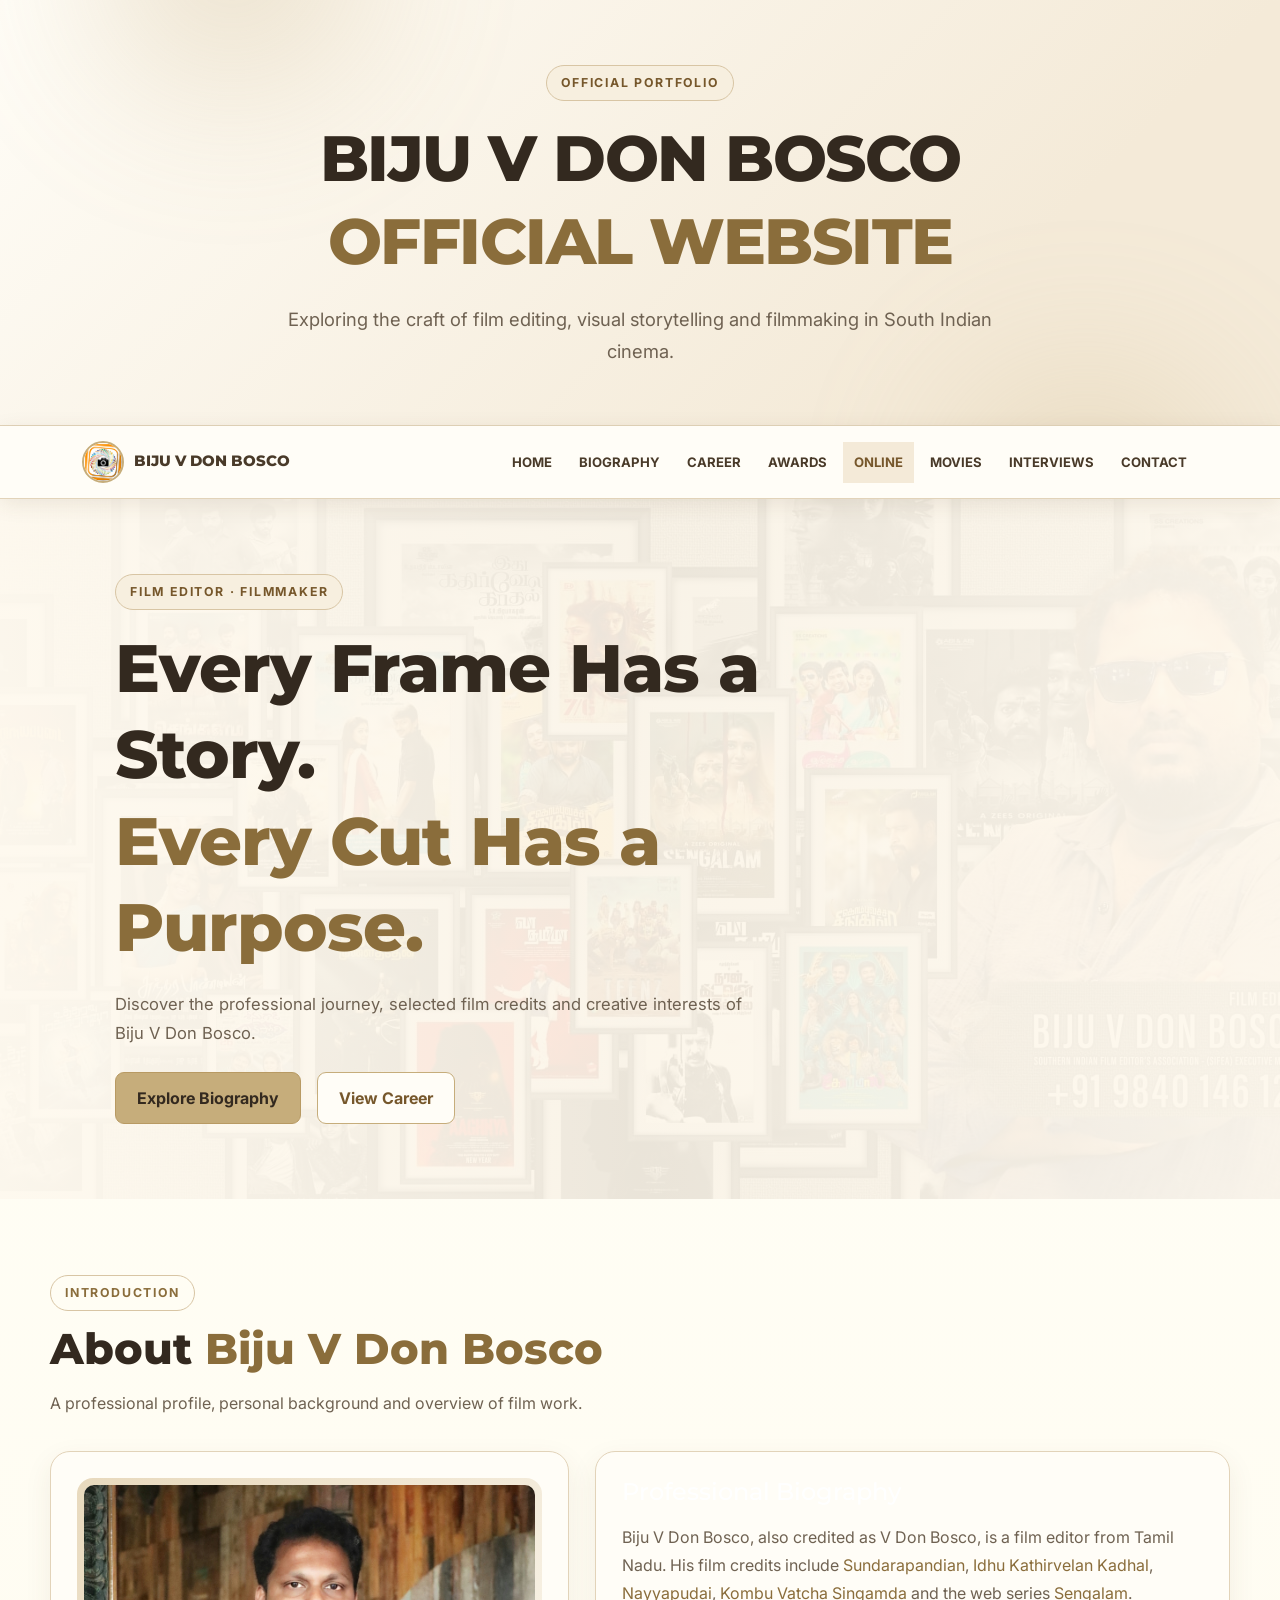
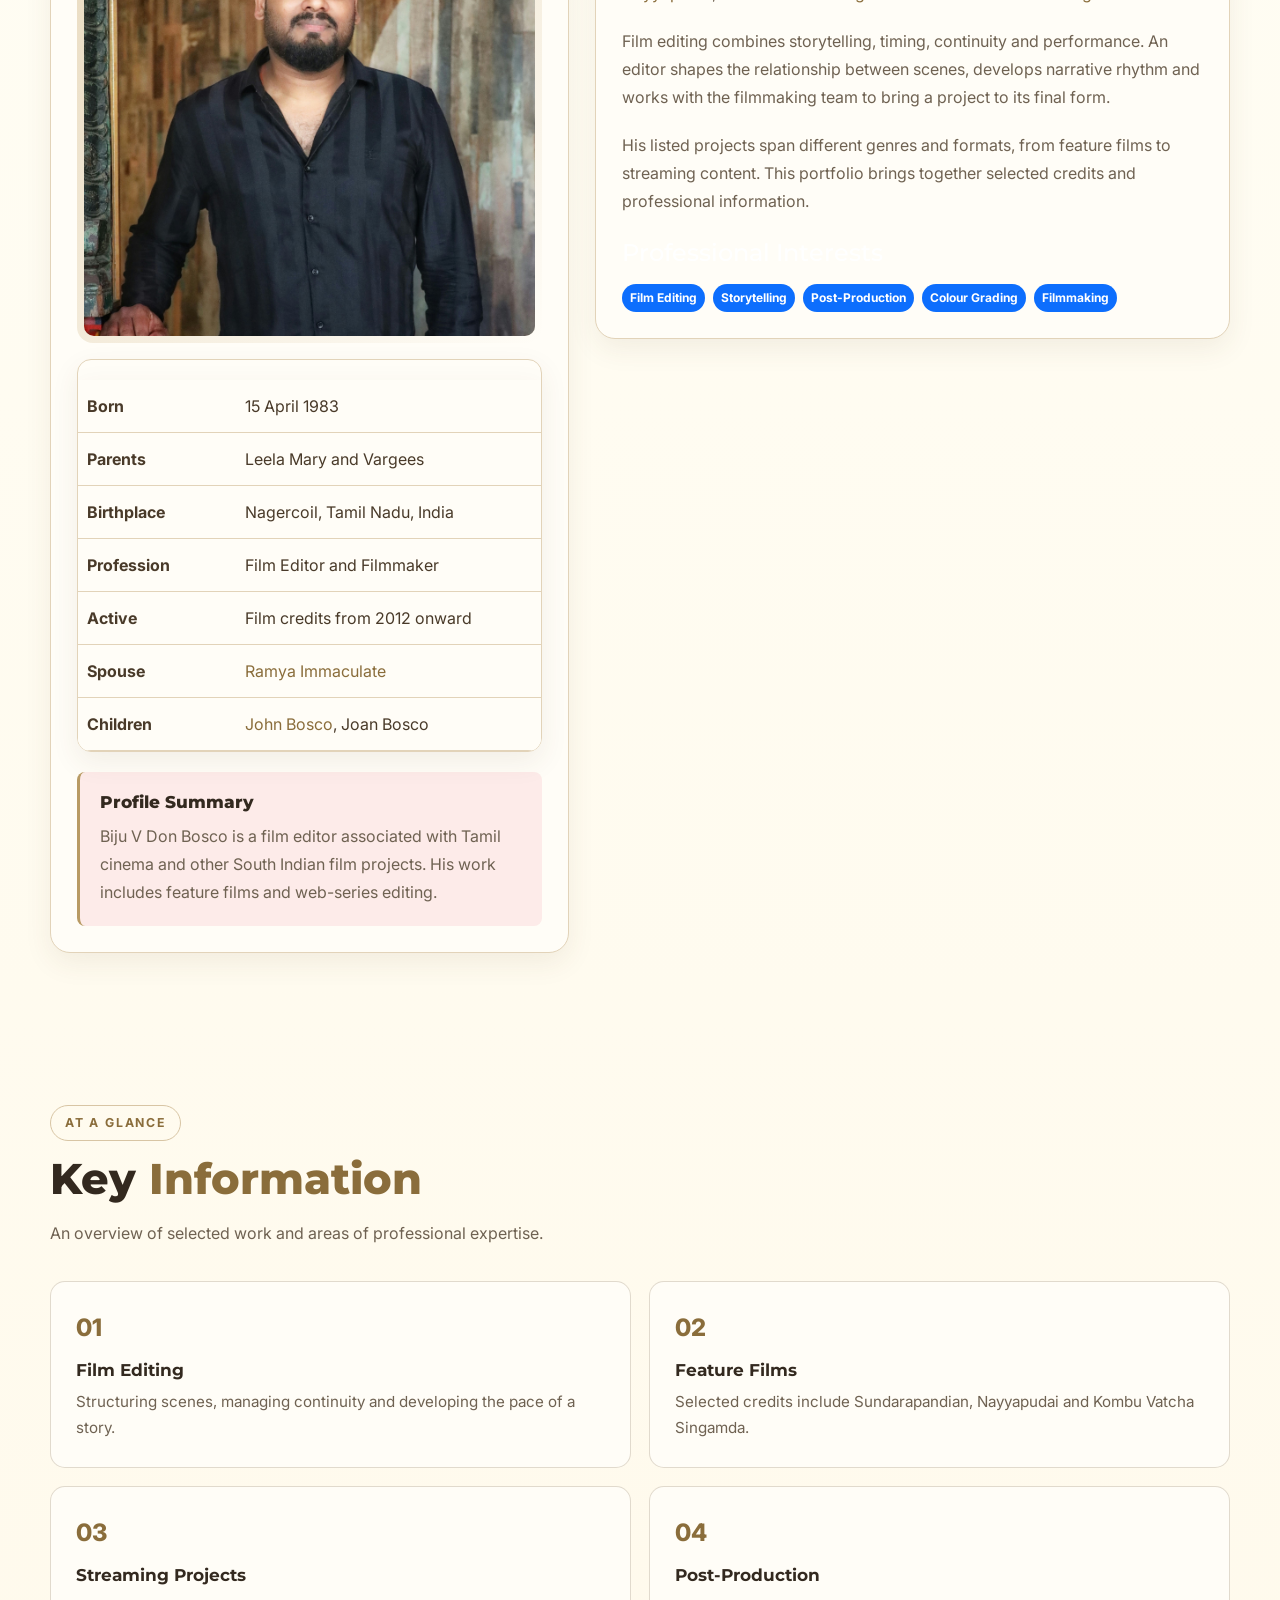
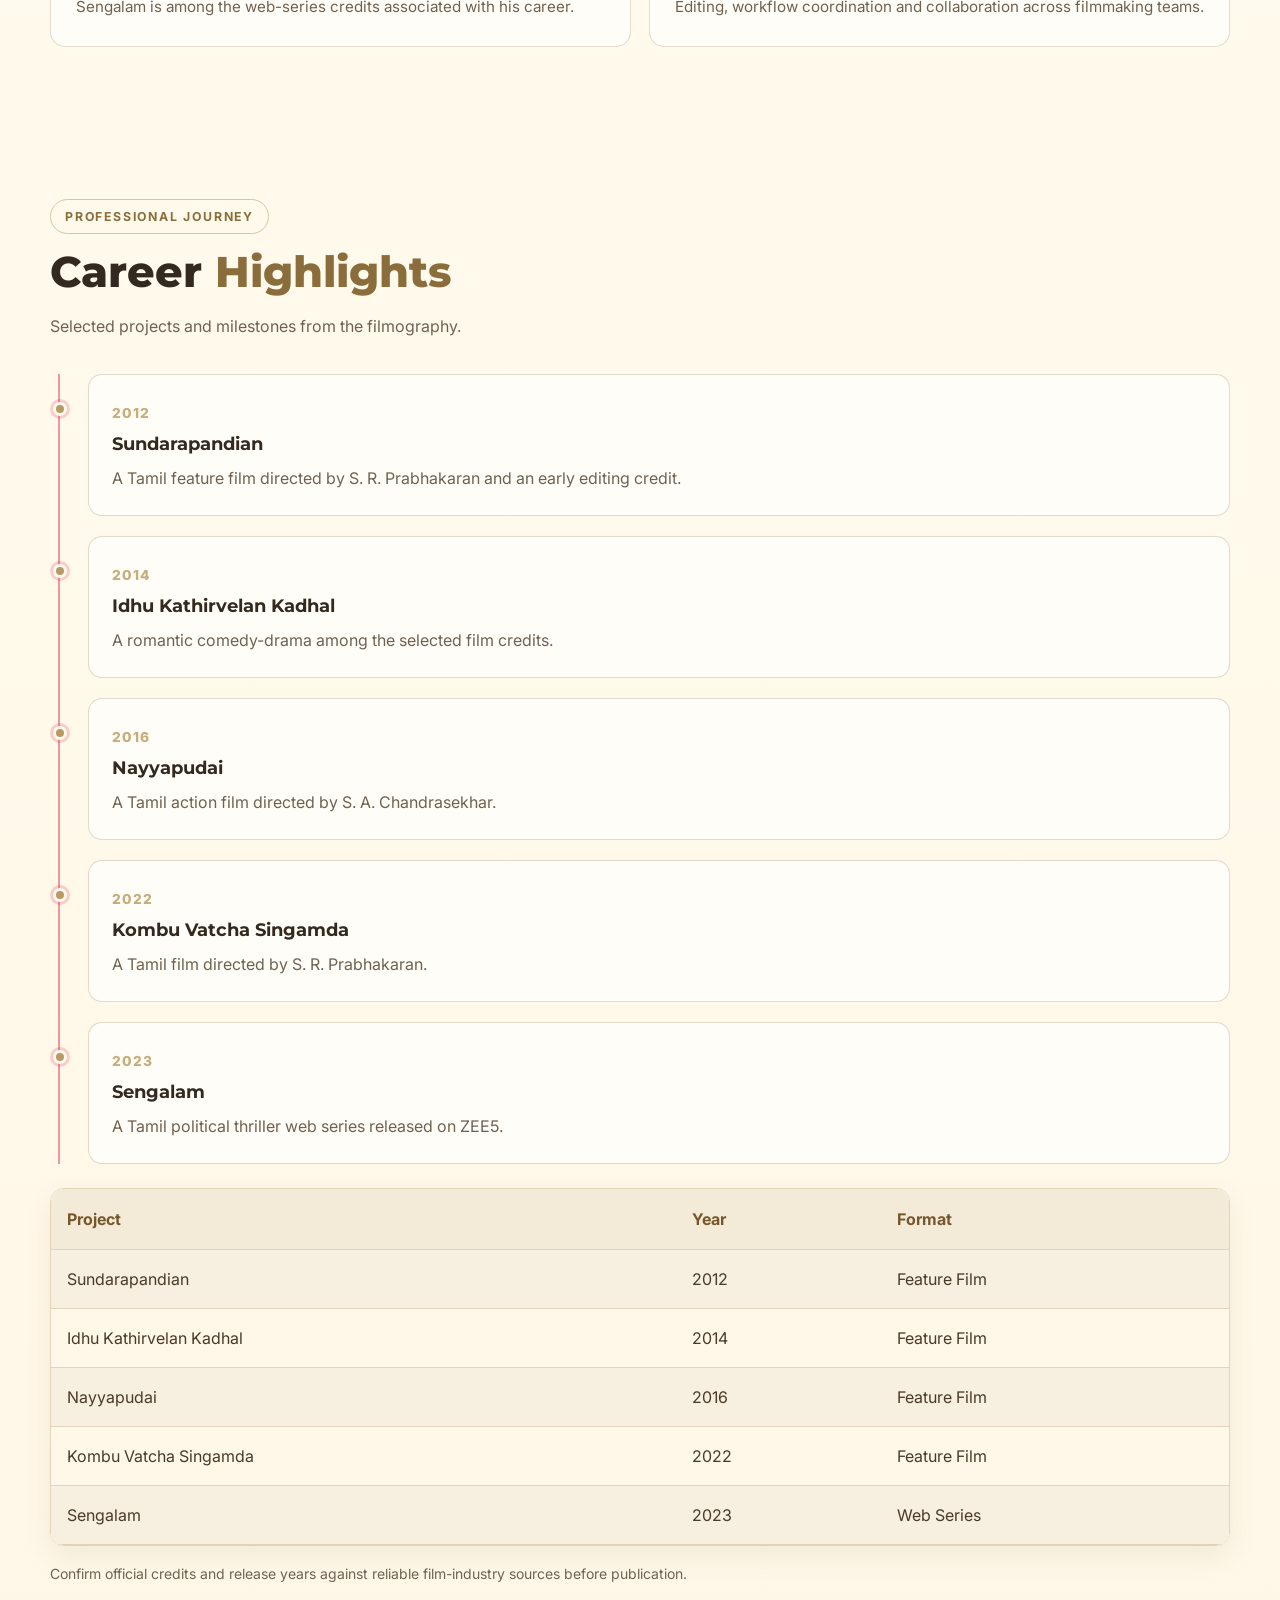
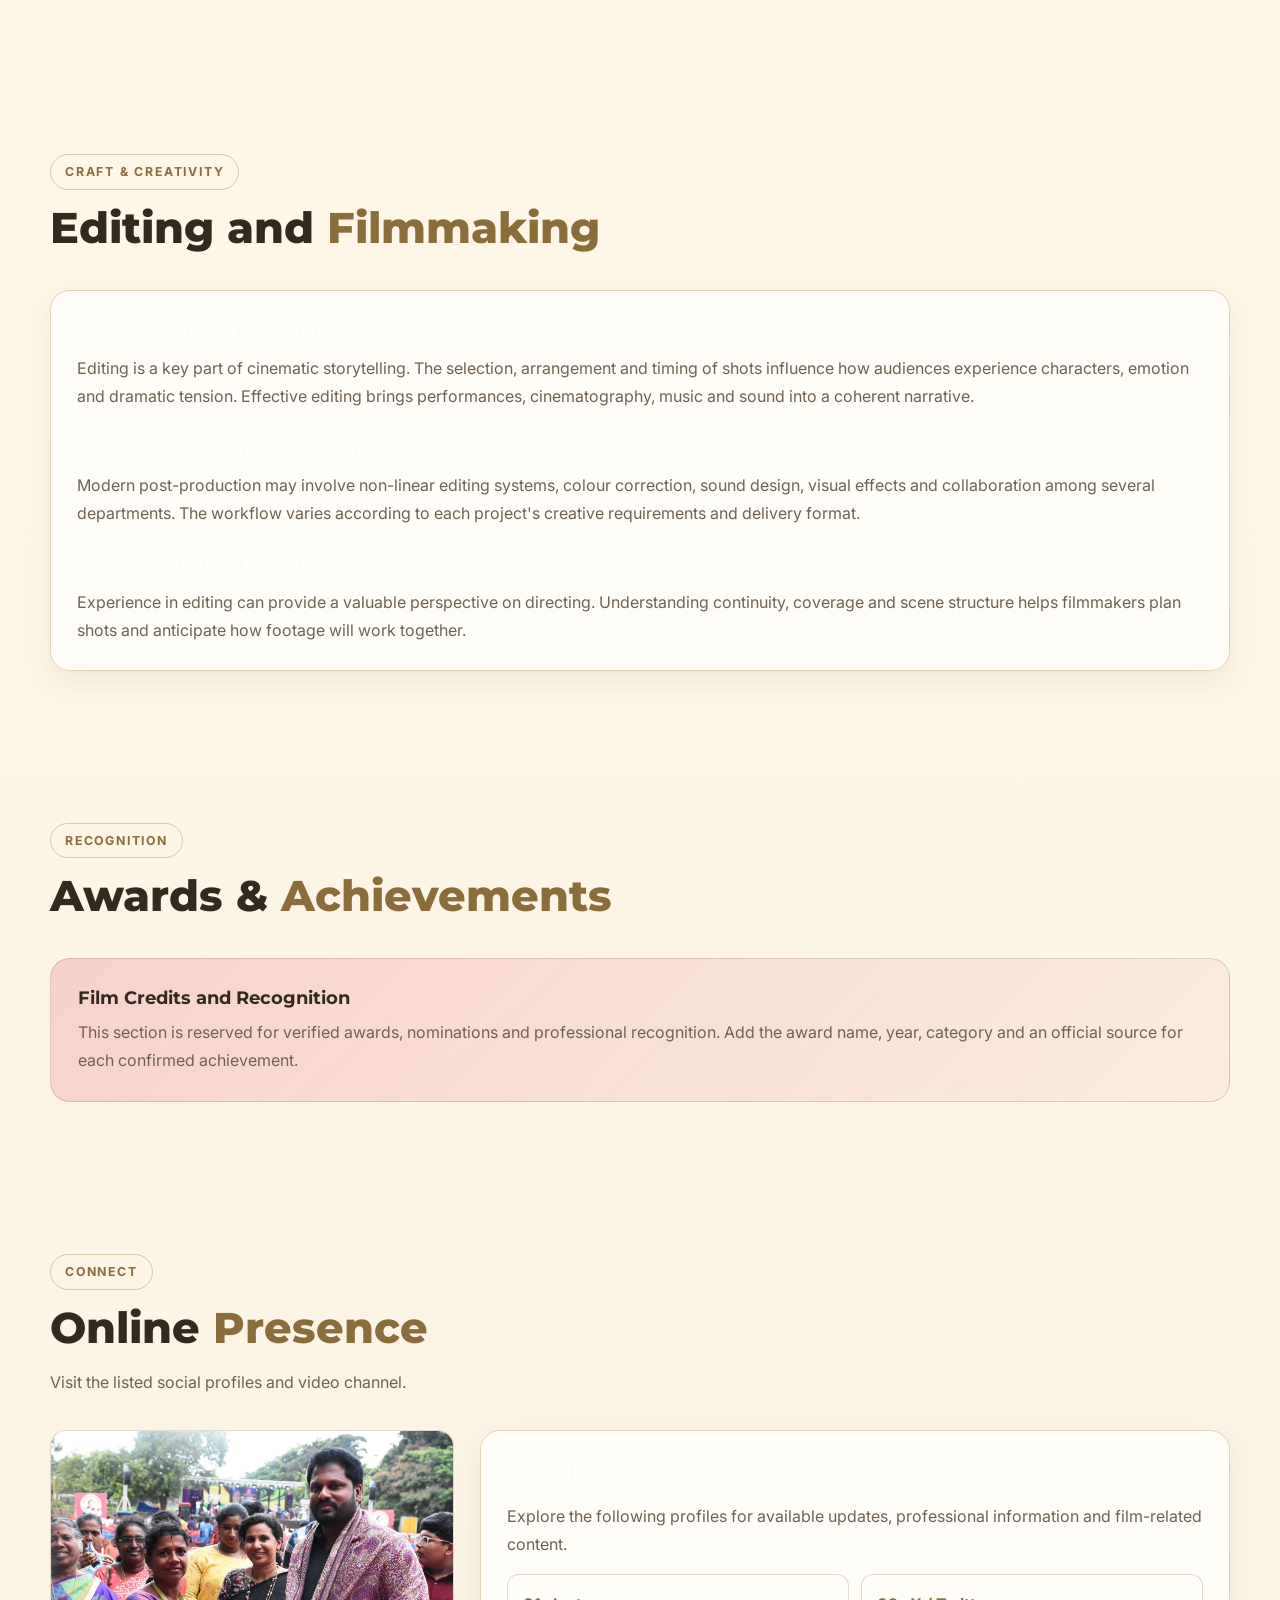
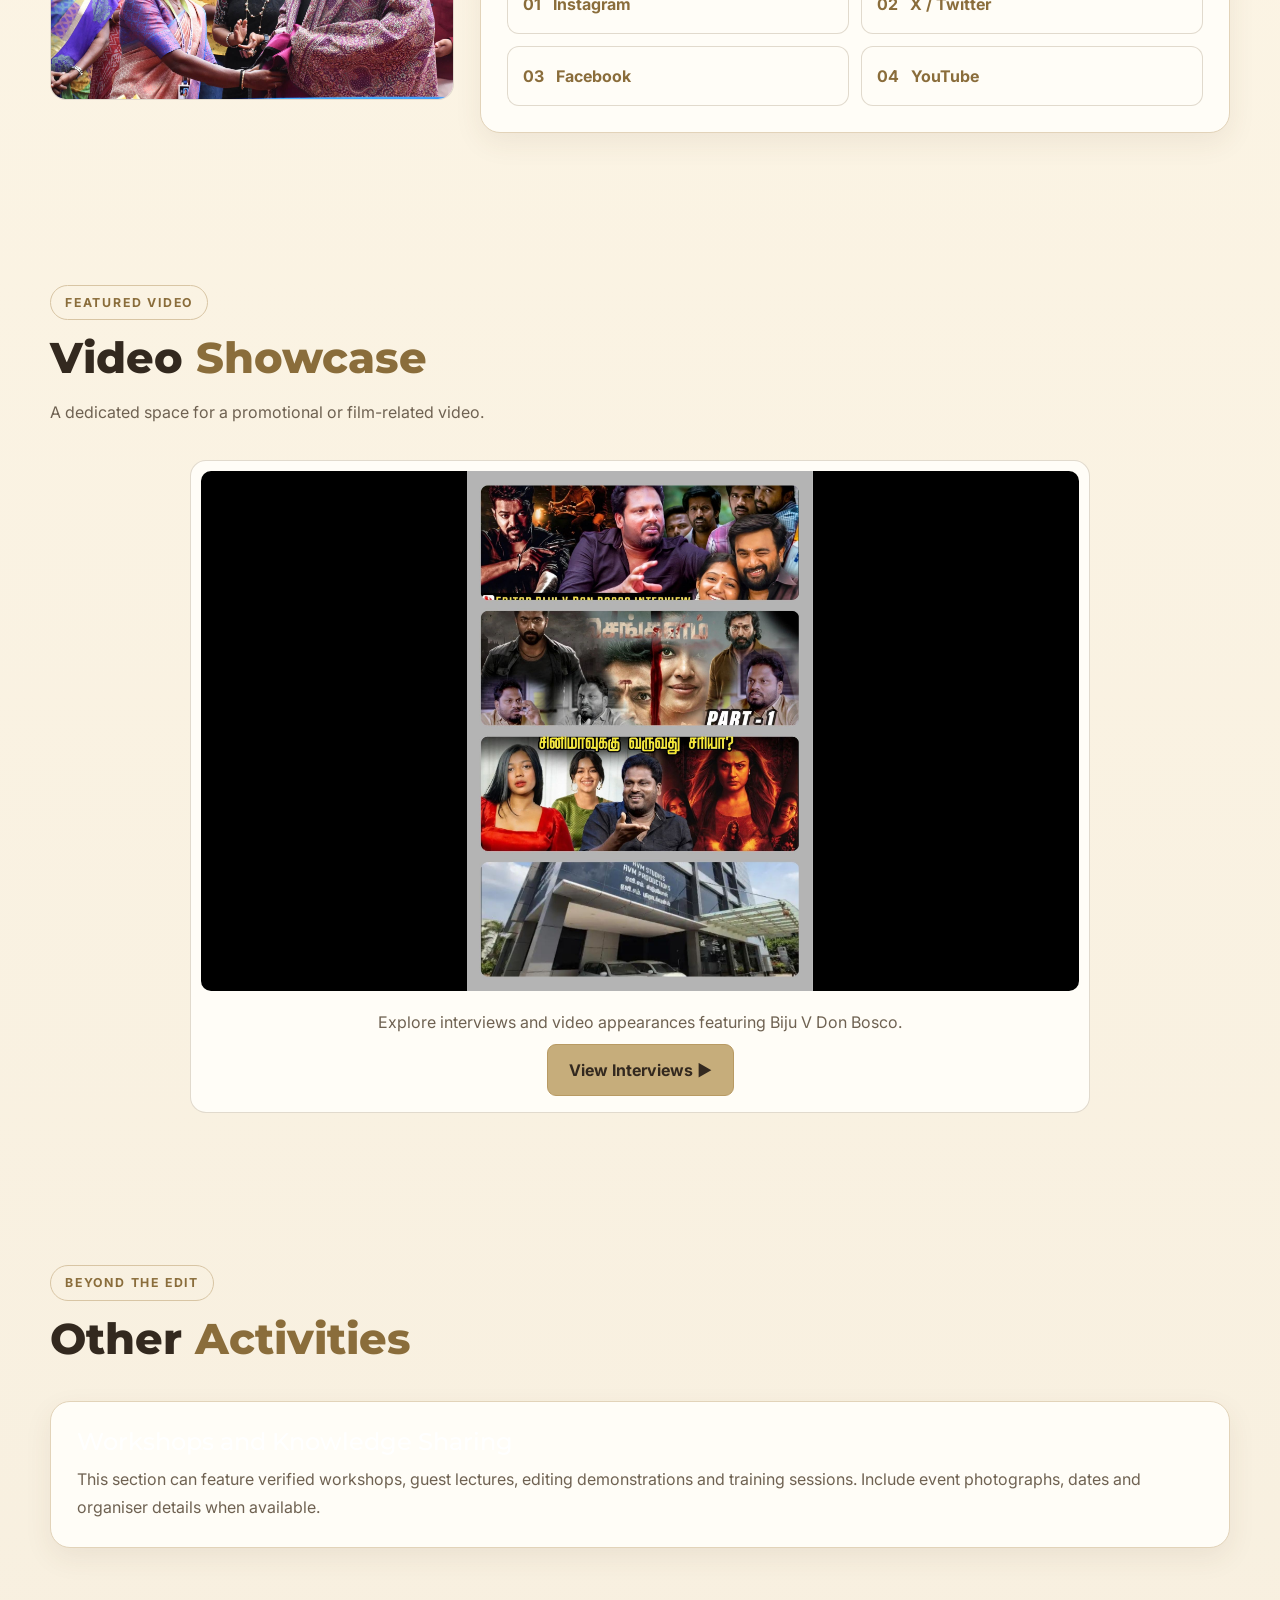
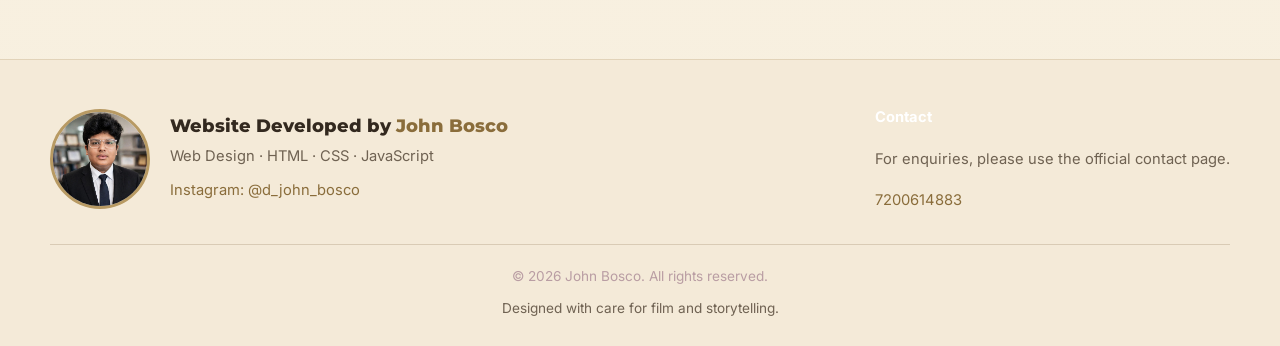
==== index.html @ 57124b0f "Restyle career highlights table in ivory and cream" ====
<!DOCTYPE html>
<html lang="en">
<head>
  <meta charset="UTF-8">
  <meta name="viewport" content="width=device-width, initial-scale=1">
  <meta name="theme-color" content="#100607">
  <meta name="color-scheme" content="dark">

  <title>Biju V Don Bosco | Official Website</title>
  <meta name="description" content="Explore the official portfolio of Biju V Don Bosco, film editor and filmmaker associated with Tamil cinema and South Indian film projects.">
  <meta name="author" content="John Bosco">
  <meta name="robots" content="index, follow">

  <!-- Social sharing metadata. Replace the image with your preferred
       public poster or portrait if you want a different share preview. -->
  <meta property="og:type" content="website">
  <meta property="og:title" content="Biju V Don Bosco | Official Website">
  <meta property="og:description" content="Film editing, cinematic storytelling and selected film credits.">
  <meta property="og:image" content="https://binudjohnbosco-ops.github.io/BIJU-V-DON-BOSCO-OFFICIAL-WEBSITE/thumbnail.jpg">
  <meta name="twitter:card" content="summary">
  <meta name="twitter:title" content="Biju V Don Bosco | Official Website">
  <meta name="twitter:description" content="Official portfolio of Biju V Don Bosco.">
  <meta name="twitter:image" content="https://binudjohnbosco-ops.github.io/BIJU-V-DON-BOSCO-OFFICIAL-WEBSITE/thumbnail.jpg">

  <link rel="icon" href="./LOGO.jpg">
  <link rel="preconnect" href="https://fonts.googleapis.com">
  <link rel="preconnect" href="https://fonts.gstatic.com" crossorigin>
  <link href="https://fonts.googleapis.com/css2?family=Inter:wght@400;500;600;700&family=Montserrat:wght@400;500;600;700;800&display=swap" rel="stylesheet">
  <link href="https://cdn.jsdelivr.net/npm/bootstrap@5.3.3/dist/css/bootstrap.min.css" rel="stylesheet">

  <script>
    document.documentElement.classList.add("js");
  </script>

  <style>
    :root {
      --bg: #100607;
      --surface: #1c0d10;
      --surface-2: #2a1016;
      --blue: #e11d48;
      --blue-light: #ff8799;
      --green: #ff8799;
      --text: #fff4f5;
      --muted: #d0b8bd;
      --border: rgba(142,175,215,.19);
      --radius: 20px;
      --content: 1180px;
      --nav-height: 70px;
    }

    *, *::before, *::after {
      box-sizing: border-box;
    }

    html {
      scroll-behavior: smooth;
      scroll-padding-top: calc(var(--nav-height) + 16px);
    }

    body {
      margin: 0;
      overflow-x: clip;
      background:
        radial-gradient(ellipse at 8% 0%, rgba(225,29,72,.12), transparent 35%),
        radial-gradient(ellipse at 95% 35%, rgba(225,29,72,.08), transparent 30%),
        var(--bg);
      color: var(--text);
      font-family: "Inter", sans-serif;
      line-height: 1.75;
    }

    img, video {
      max-width: 100%;
    }

    img {
      height: auto;
    }

    a {
      color: var(--blue-light);
      text-decoration: none;
      transition: color .2s ease, border-color .2s ease;
    }

    a:hover {
      color: var(--green);
    }

    a:focus-visible,
    button:focus-visible {
      outline: 3px solid var(--green);
      outline-offset: 4px;
    }

    h1, h2, h3, h4 {
      color: var(--text);
      font-family: "Montserrat", sans-serif;
      line-height: 1.3;
    }

    .skip-link {
      position: fixed;
      top: 8px;
      left: 8px;
      z-index: 2000;
      padding: 10px 16px;
      transform: translateY(-150%);
      border-radius: 8px;
      background: white;
      color: #16070a;
    }

    .skip-link:focus {
      transform: translateY(0);
    }

    .gradient-text {
      background: linear-gradient(100deg, #ff8799, #ffffff, #e11d48);
      background-clip: text;
      -webkit-background-clip: text;
      color: transparent;
    }

    .eyebrow {
      display: inline-block;
      padding: 6px 14px;
      margin-bottom: 16px;
      border: 1px solid rgba(255,135,153,.4);
      border-radius: 50px;
      color: var(--blue-light);
      font-size: .77rem;
      font-weight: 700;
      letter-spacing: 1.8px;
      text-transform: uppercase;
    }

    /* Main header */

    .site-header {
      position: relative;
      isolation: isolate;
      overflow: hidden;
      padding: 65px 20px 58px;
      text-align: center;
      background: linear-gradient(125deg, #26080e, #58101d);
      border-bottom: 1px solid var(--border);
    }

    .site-header::before,
    .site-header::after {
      position: absolute;
      z-index: -1;
      width: 260px;
      height: 260px;
      content: "";
      border-radius: 50%;
      filter: blur(85px);
      opacity: .27;
      pointer-events: none;
    }

    .site-header::before {
      top: -170px;
      left: 8%;
      background: var(--blue);
    }

    .site-header::after {
      right: 5%;
      bottom: -210px;
      background: var(--green);
    }

    .header-content {
      max-width: 1000px;
      margin: auto;
    }

    .site-header h1 {
      margin: 0;
      font-size: clamp(2rem, 5vw, 4.2rem);
      font-weight: 800;
      letter-spacing: -1.5px;
    }

    .site-header p {
      max-width: 760px;
      margin: 20px auto 0;
      color: #f1d9de;
      font-size: clamp(1rem, 2vw, 1.15rem);
    }

    /* Navigation */

    .navbar {
      position: sticky;
      top: 0;
      z-index: 1000;
      min-height: var(--nav-height);
      padding: 10px 0;
      background: rgba(7,11,18,.94);
      border-bottom: 1px solid var(--border);
      backdrop-filter: blur(18px);
      -webkit-backdrop-filter: blur(18px);
    }

    .navbar-brand {
      display: flex;
      align-items: center;
      gap: 10px;
      color: white !important;
      font-family: "Montserrat", sans-serif;
      font-weight: 800;
      font-size: .92rem;
    }

    .brand-logo {
      width: 42px;
      height: 42px;
      object-fit: cover;
      border: 2px solid var(--blue);
      border-radius: 50%;
    }

    .navbar-nav {
      gap: 5px;
    }

    .navbar .nav-link {
      padding: 9px 11px !important;
      color: #e5cbd0 !important;
      font-size: .84rem;
      font-weight: 700;
    }

    .navbar .nav-link:hover,
    .navbar .nav-link.active {
      color: var(--blue-light) !important;
    }

    .navbar-toggler {
      border-color: var(--border);
    }

    /* Hero */

    .hero {
      position: relative;
      isolation: isolate;
      display: flex;
      min-height: 430px;
      align-items: center;
      overflow: hidden;
      background: #1c090d;
    }

    .hero > img {
      position: absolute;
      z-index: -2;
      inset: 0;
      width: 100%;
      height: 100%;
      object-fit: cover;
      object-position: center;
      opacity: .55;
    }

    .hero::after {
      position: absolute;
      z-index: -1;
      inset: 0;
      content: "";
      background:
        linear-gradient(90deg, rgba(5,10,18,.94), rgba(5,10,18,.48) 60%, rgba(5,10,18,.78)),
        linear-gradient(0deg, rgba(5,10,18,.45), transparent);
    }

    .hero-content {
      width: min(calc(100% - 36px), 1050px);
      padding: 75px 0;
      margin: auto;
    }

    .hero-content h2 {
      max-width: 850px;
      margin-bottom: 18px;
      font-size: clamp(2.1rem, 5.2vw, 4.2rem);
      font-weight: 800;
      letter-spacing: -1px;
    }

    .hero-content p {
      max-width: 650px;
      color: #f4dfe3;
      font-size: 1.04rem;
    }

    .btn-primary-custom,
    .btn-outline-custom {
      display: inline-flex;
      min-height: 46px;
      align-items: center;
      justify-content: center;
      padding: 11px 21px;
      border: 1px solid transparent;
      border-radius: 9px;
      font-weight: 700;
      transition: transform .2s ease, box-shadow .2s ease, background .2s ease;
    }

    .btn-primary-custom {
      background: linear-gradient(110deg, #b91c3a, #dc2626);
      color: white;
    }

    .btn-primary-custom:hover {
      color: white;
      transform: translateY(-2px);
      box-shadow: 0 9px 25px rgba(225,29,72,.23);
    }

    .btn-outline-custom {
      border-color: rgba(170,195,225,.38);
      background: rgba(7,11,18,.2);
      color: white;
    }

    .btn-outline-custom:hover {
      border-color: var(--green);
      color: var(--green);
    }

    /* Sections */

    .section {
      width: min(var(--content), calc(100% - 40px));
      padding: 76px 0;
      margin: auto;
    }

    .section-heading {
      margin-bottom: 34px;
    }

    .section-heading .eyebrow {
      margin-bottom: 10px;
    }

    .section-heading h2 {
      margin: 0;
      font-size: clamp(1.8rem, 4vw, 2.7rem);
      font-weight: 800;
    }

    .section-heading p {
      max-width: 720px;
      margin: 12px 0 0;
      color: var(--muted);
    }

    .card-dark {
      min-width: 0;
      padding: 26px;
      overflow: hidden;
      background: linear-gradient(145deg, var(--surface-2), var(--surface));
      border: 1px solid var(--border);
      border-radius: var(--radius);
      box-shadow: 0 14px 40px rgba(0,0,0,.13);
    }

    .profile-layout {
      display: grid;
      grid-template-columns: minmax(0,.9fr) minmax(0,1.1fr);
      align-items: start;
      gap: 26px;
    }

    .portrait-frame {
      padding: 7px;
      background: linear-gradient(135deg, #e11d48, #ff8799);
      border-radius: 16px;
    }

    .portrait-frame img {
      display: block;
      width: 100%;
      max-height: 540px;
      object-fit: contain;
      background: #17090c;
      border-radius: 10px;
    }

    .profile-table {
      margin: 20px 0 0;
      --bs-table-bg: transparent;
      --bs-table-color: var(--text);
      --bs-table-border-color: var(--border);
      --bs-table-striped-bg: rgba(255,255,255,.035);
      --bs-table-striped-color: var(--text);
      vertical-align: middle;
    }

    .profile-table td {
      padding: 12px 9px;
      overflow-wrap: anywhere;
    }

    .profile-table td:first-child {
      width: 34%;
      color: var(--blue-light);
      font-weight: 700;
    }

    .profile-summary {
      margin-top: 20px;
      padding: 20px;
      background: rgba(225,29,72,.08);
      border-left: 3px solid var(--blue);
      border-radius: 8px;
    }

    .profile-summary h3 {
      font-size: 1.05rem;
      font-weight: 800;
    }

    .profile-summary p,
    .prose {
      color: #e5cbd0;
    }

    .profile-summary p {
      margin-bottom: 0;
    }

    .prose p {
      margin-bottom: 20px;
    }

    .prose p:last-child {
      margin-bottom: 0;
    }

    /* Information cards */

    .info-grid {
      display: grid;
      grid-template-columns: repeat(2,minmax(0,1fr));
      gap: 18px;
    }

    .info-card {
      padding: 25px;
      background: var(--surface);
      border: 1px solid var(--border);
      border-radius: 15px;
      transition: transform .22s ease, border-color .22s ease;
    }

    .info-card:hover {
      transform: translateY(-4px);
      border-color: rgba(225,29,72,.65);
    }

    .info-card .number {
      display: inline-block;
      margin-bottom: 10px;
      color: var(--blue-light);
      font-size: 1.5rem;
      font-weight: 800;
    }

    .info-card h3 {
      font-size: 1.06rem;
      font-weight: 700;
    }

    .info-card p {
      margin: 0;
      color: var(--muted);
      font-size: .95rem;
    }

    /* Career timeline */

    .timeline {
      display: grid;
      gap: 20px;
      margin-left: 8px;
      padding-left: 28px;
      border-left: 2px solid rgba(225,29,72,.45);
    }

    .timeline-item {
      position: relative;
      padding: 23px;
      background: var(--surface);
      border: 1px solid var(--border);
      border-radius: 14px;
      transition: border-color .2s ease, transform .2s ease;
    }

    .timeline-item:hover {
      border-color: rgba(225,29,72,.55);
      transform: translateX(3px);
    }

    .timeline-item::before {
      position: absolute;
      top: 27px;
      left: -36px;
      width: 14px;
      height: 14px;
      content: "";
      background: var(--blue);
      border: 3px solid var(--bg);
      border-radius: 50%;
      box-shadow: 0 0 0 3px rgba(225,29,72,.2);
    }

    .timeline-item .year {
      color: var(--green);
      font-size: .86rem;
      font-weight: 800;
      letter-spacing: 1px;
    }

    .timeline-item h3 {
      margin: 6px 0 8px;
      font-size: 1.15rem;
      font-weight: 700;
    }

    .timeline-item p {
      margin: 0;
      color: var(--muted);
    }

    .table-responsive {
      border: 1px solid var(--border);
      border-radius: 14px;
    }

    .career-table {
      margin: 0;
      --bs-table-bg: var(--surface);
      --bs-table-color: #f5e6e9;
      --bs-table-border-color: var(--border);
      --bs-table-striped-bg: #281116;
      --bs-table-striped-color: #f5e6e9;
      vertical-align: middle;
    }

    .career-table th {
      padding: 16px;
      background: #48121c;
      color: var(--blue-light);
      white-space: nowrap;
    }

    .career-table td {
      padding: 15px 16px;
    }

    /* Awards */

    .award-card {
      padding: 27px;
      background: linear-gradient(135deg, rgba(225,29,72,.16), rgba(225,29,72,.04));
      border: 1px solid var(--border);
      border-radius: var(--radius);
    }

    .award-card h3 {
      font-size: 1.15rem;
      font-weight: 700;
    }

    .award-card p {
      margin: 0;
      color: var(--muted);
    }

    /* Online presence */

    .online-layout {
      display: grid;
      grid-template-columns: minmax(0,.7fr) minmax(0,1.3fr);
      align-items: start;
      gap: 26px;
    }

    .online-image {
      display: block;
      width: 100%;
      max-height: 430px;
      object-fit: contain;
      background: var(--surface);
      border: 1px solid var(--border);
      border-radius: 16px;
    }

    .social-grid {
      display: grid;
      grid-template-columns: repeat(2,minmax(0,1fr));
      gap: 12px;
    }

    .social-link {
      display: flex;
      min-width: 0;
      align-items: center;
      gap: 12px;
      padding: 15px;
      background: var(--surface);
      border: 1px solid var(--border);
      border-radius: 12px;
      font-weight: 700;
      overflow-wrap: anywhere;
    }

    .social-link span {
      color: var(--blue-light);
    }

    .social-link:hover {
      background: #3a1119;
      border-color: var(--green);
    }

    /* Video */

    .video-frame {
      max-width: 900px;
      padding: 10px;
      margin: auto;
      background: var(--surface);
      border: 1px solid var(--border);
      border-radius: 16px;
    }

    .video-frame video {
      display: block;
      width: 100%;
      max-height: 520px;
      background: #000;
      border-radius: 10px;
    }

    .video-caption {
      padding: 17px 8px 6px;
      text-align: center;
    }

    /* Footer */

    .developer-footer {
      padding: 45px 20px 25px;
      margin-top: 35px;
      background: #18090d;
      border-top: 1px solid var(--border);
    }

    .footer-inner {
      display: flex;
      width: min(var(--content),100%);
      align-items: center;
      justify-content: space-between;
      gap: 28px;
      margin: auto;
    }

    .developer-info {
      display: flex;
      align-items: center;
      gap: 20px;
    }

    .developer-info img {
      flex: 0 0 auto;
      width: 100px;
      height: 100px;
      object-fit: cover;
      border: 3px solid var(--blue);
      border-radius: 50%;
    }

    .developer-info h2 {
      margin: 0 0 6px;
      font-size: 1.1rem;
      font-weight: 800;
    }

    .developer-info p,
    .footer-contact {
      margin: 0;
      color: var(--muted);
      font-size: .92rem;
    }

    .footer-bottom {
      width: min(var(--content),100%);
      padding-top: 20px;
      margin: 30px auto 0;
      border-top: 1px solid var(--border);
      color: #b99da3;
      text-align: center;
      font-size: .85rem;
    }

    /* Scroll reveal. Content remains visible if JavaScript is disabled. */

    .js .reveal {
      opacity: 0;
      transform: translateY(22px);
      transition: opacity .65s ease, transform .65s ease;
    }

    .js .reveal.visible {
      opacity: 1;
      transform: translateY(0);
    }

    /* Back to top */

    #backToTop {
      position: fixed;
      right: 20px;
      bottom: 20px;
      z-index: 999;
      display: grid;
      width: 46px;
      height: 46px;
      place-items: center;
      padding: 0;
      background: var(--blue);
      color: white;
      border: 0;
      border-radius: 50%;
      font-size: 1.3rem;
      box-shadow: 0 6px 22px rgba(0,0,0,.3);
      opacity: 0;
      visibility: hidden;
      transform: translateY(8px);
      transition: opacity .2s ease, transform .2s ease, visibility .2s ease;
    }

    #backToTop.show {
      opacity: 1;
      visibility: visible;
      transform: translateY(0);
    }

    @media (min-width: 1200px) {
      .navbar .nav-link {
        font-size: .82rem;
      }
    }

    @media (max-width: 991px) {
      .profile-layout,
      .online-layout {
        grid-template-columns: 1fr;
      }

      .profile-layout > .card-dark:first-child {
        width: 100%;
        max-width: 650px;
        margin: auto;
      }

      .online-image {
        max-height: 350px;
      }

      .navbar-nav {
        padding-top: 10px;
      }

      .navbar .nav-link {
        padding: 10px 5px !important;
      }

      .footer-inner {
        align-items: flex-start;
        flex-direction: column;
      }
    }

    @media (max-width: 576px) {
      :root {
        --nav-height: 62px;
      }

      .site-header {
        padding: 44px 15px;
      }

      .site-header h1 {
        letter-spacing: -.6px;
      }

      .hero {
        min-height: 370px;
      }

      .hero-content {
        width: calc(100% - 30px);
        padding: 48px 0;
      }

      .hero-content h2 {
        letter-spacing: -.5px;
      }

      .section {
        width: calc(100% - 28px);
        padding: 49px 0;
      }

      .card-dark {
        padding: 17px;
      }

      .info-grid,
      .social-grid {
        grid-template-columns: 1fr;
      }

      .profile-table td {
        padding: 10px 6px;
        font-size: .85rem;
      }

      .profile-table td:first-child {
        width: 31%;
      }

      .timeline {
        gap: 15px;
        padding-left: 22px;
      }

      .timeline-item {
        padding: 18px;
      }

      .timeline-item::before {
        left: -30px;
      }

      .developer-info {
        align-items: flex-start;
        flex-direction: column;
      }

      .career-table th,
      .career-table td {
        padding: 12px 10px;
        font-size: .86rem;
      }

      #backToTop {
        right: 13px;
        bottom: 13px;
      }
    }

    @media (prefers-reduced-motion: reduce) {
      html {
        scroll-behavior: auto;
      }

      *, *::before, *::after {
        animation-duration: .01ms !important;
        animation-iteration-count: 1 !important;
        transition-duration: .01ms !important;
      }

      .js .reveal {
        opacity: 1;
        transform: none;
      }
    }
  </style>

  <style id="cream-ivory-white-theme">
    :root{color-scheme:light;--bg:#fffaf0;--surface:#fffdf7;--surface-2:#f4ead8;--panel:#fffdf7;--panel-light:#f4ead8;--blue:#b89a63;--blue-light:#8a6d3b;--green:#c6ad7b;--text:#33291f;--muted:#6f6252;--border:rgba(117,91,54,.22);--cream:#fff8e8;--ivory:#fffff0;--white:#fff}
    html,body{background:#fffaf0!important;color:#33291f!important}
    body{background-image:linear-gradient(180deg,#fffff8 0%,#fff8e8 55%,#f7efdf 100%)!important}
    h1,h2,h3,h4,h5,h6,.section-heading,.footer-title,.site-heading h1,.site-header h1,.hero h2,.hero-content h2{color:#33291f!important}
    p,li,label,small,.section-description,.section-heading p,.site-heading p,.site-header p,.hero p,.site-footer p,.interview-body p,.social-card p{color:#6f6252!important}
    a{color:#8a6d3b}a:hover{color:#5e4728}
    .site-header,.site-heading{background:linear-gradient(135deg,#fffdf7,#f4ead8 75%)!important;border-color:#e2d3b9!important;box-shadow:0 12px 35px rgba(93,70,38,.10)!important}
    .navbar,.main-navbar,nav{background:rgba(255,253,247,.97)!important;border-color:#e2d3b9!important;box-shadow:0 5px 20px rgba(93,70,38,.10)!important}
    .navbar-brand,.navbar .nav-link,.main-navbar .nav-link,ul li a{color:#493a29!important}
    .navbar .nav-link:hover,.navbar .nav-link.active,ul li a:hover{color:#76572b!important;background:#f4ead8!important}
    .navbar-toggler{border-color:#cdbb9c!important}.navbar-toggler-icon{filter:sepia(1) saturate(.5)}
    .brand-logo,.navbar-brand img{border-color:#c6ad7b!important}
    .hero,.contact-panel{background:#f4ead8!important;border-color:#e2d3b9!important}
    .hero::after{background:linear-gradient(90deg,rgba(255,250,240,.94),rgba(255,250,240,.68),rgba(255,250,240,.84))!important}
    .hero>img,.hero img{opacity:.22!important}
    .hero-content p,.hero p,.site-header p{color:#6f6252!important}
    .card-dark,.interview-card,.social-card,.banner-wrap,.contact-panel,.card,.profile-table,.table-responsive{background:#fffdf7!important;color:#33291f!important;border-color:#e2d3b9!important;box-shadow:0 10px 28px rgba(93,70,38,.08)!important}
    .portrait-frame{background:linear-gradient(135deg,#e8d9bd,#fffdf7)!important}.portrait-frame img{background:#f4ead8!important}
    .eyebrow{color:#76572b!important;background:#f7efdf!important;border-color:#d8c5a4!important}
    .gradient-text,.site-heading h1 span,.banner-overlay h2 span,.section-heading span,.footer-title span,.interview-number{color:#8a6d3b!important;background:none!important;-webkit-text-fill-color:#8a6d3b!important}
    .btn-primary-custom,.button,.watch-button,.contact-link{background:#c6ad7b!important;color:#33291f!important;border-color:#b89a63!important}
    .btn-primary-custom:hover,.watch-button:hover,.contact-link:hover{background:#b89a63!important;color:#fff!important}
    .btn-outline-custom,.social-button{color:#76572b!important;border-color:#c6ad7b!important;background:#fffdf7!important}
    .btn-outline-custom:hover,.social-button:hover{background:#f4ead8!important;color:#493a29!important}
    .site-footer,footer{background:#f4ead8!important;color:#493a29!important;border-color:#e2d3b9!important}
    form{background:#fffdf7!important;color:#33291f!important;border:1px solid #e2d3b9}
    input,textarea,select{background:#fff!important;color:#33291f!important;border-color:#d8c5a4!important}
    table th,table td,.table{color:#493a29!important;border-color:#e2d3b9!important;--bs-table-bg:#fffdf7;--bs-table-color:#493a29}
    .banner-overlay{background:linear-gradient(0deg,rgba(42,31,19,.76),rgba(42,31,19,0) 75%)!important}
    .banner-overlay h2{color:#fff!important}.video-label{background:rgba(51,41,31,.82)!important}
    ::selection{background:#e8d9bd;color:#33291f}
  </style>


  <style id="career-highlights-ivory-fix">
    /* Career Highlights table: keep every row in the cream / ivory / white palette */
    .career-table,
    .career-table.table,
    .career-table tbody,
    .career-table tr,
    .career-table td {
      background-color: #fffdf7 !important;
      color: #493a29 !important;
      --bs-table-bg: #fffdf7;
      --bs-table-color: #493a29;
      --bs-table-striped-bg: #f7efdf;
      --bs-table-striped-color: #493a29;
      --bs-table-hover-bg: #f4ead8;
      --bs-table-hover-color: #33291f;
      border-color: #e2d3b9 !important;
    }
    .career-table thead th,
    .career-table th {
      background: #f4ead8 !important;
      color: #76572b !important;
      border-color: #e2d3b9 !important;
    }
    .career-table tbody tr:nth-child(even) td {
      background-color: #fff8e8 !important;
    }
    .career-table tbody tr:hover td {
      background-color: #f4ead8 !important;
      color: #33291f !important;
    }
    .table-responsive:has(.career-table) {
      background: #fffdf7 !important;
      border-color: #e2d3b9 !important;
    }
  </style>

</head>

<body>
  <a class="skip-link" href="#main-content">Skip to content</a>

  <!-- HEADER -->
  <header class="site-header">
    <div class="header-content">
      <span class="eyebrow">Official Portfolio</span>
      <h1>
        BIJU V DON BOSCO<br>
        <span class="gradient-text">OFFICIAL WEBSITE</span>
      </h1>
      <p>
        Exploring the craft of film editing, visual storytelling and
        filmmaking in South Indian cinema.
      </p>
    </div>
  </header>

  <!-- NAVIGATION -->
  <nav class="navbar navbar-expand-lg navbar-dark" aria-label="Main navigation">
    <div class="container">
      <a class="navbar-brand" href="#home" aria-label="Biju V Don Bosco home">
        <img class="brand-logo" src="./LOGO.jpg" alt="">
        <span>BIJU V DON BOSCO</span>
      </a>

      <button class="navbar-toggler" type="button"
        data-bs-toggle="collapse" data-bs-target="#mainNavbar"
        aria-controls="mainNavbar" aria-expanded="false"
        aria-label="Toggle navigation">
        <span class="navbar-toggler-icon"></span>
      </button>

      <div class="collapse navbar-collapse" id="mainNavbar">
        <ul class="navbar-nav ms-auto">
          <li class="nav-item"><a class="nav-link active" aria-current="page" href="#home">HOME</a></li>
          <li class="nav-item"><a class="nav-link" href="#biography">BIOGRAPHY</a></li>
          <li class="nav-item"><a class="nav-link" href="#career">CAREER</a></li>
          <li class="nav-item"><a class="nav-link" href="#awards">AWARDS</a></li>
          <li class="nav-item"><a class="nav-link" href="#online">ONLINE</a></li>
          <li class="nav-item"><a class="nav-link" href="movie.html">MOVIES</a></li>
          <li class="nav-item"><a class="nav-link" href="interview.html">INTERVIEWS</a></li>
          <li class="nav-item"><a class="nav-link" href="contact.html">CONTACT</a></li>
        </ul>
      </div>
    </div>
  </nav>

  <!-- HERO -->
  <section class="hero" id="home" aria-labelledby="hero-title">
    <img src="./backdrop.jpg"
      alt=""
      fetchpriority="high">
    <div class="hero-content">
      <span class="eyebrow">Film Editor · Filmmaker</span>
      <h2 id="hero-title">
        Every Frame Has a Story.<br>
        <span class="gradient-text">Every Cut Has a Purpose.</span>
      </h2>
      <p>
        Discover the professional journey, selected film credits and
        creative interests of Biju V Don Bosco.
      </p>
      <div class="d-flex flex-wrap gap-3 mt-4">
        <a href="#biography" class="btn-primary-custom">Explore Biography</a>
        <a href="#career" class="btn-outline-custom">View Career</a>
      </div>
    </div>
  </section>

  <main id="main-content">

    <!-- BIOGRAPHY -->
    <section class="section reveal" id="biography">
      <div class="section-heading">
        <span class="eyebrow">Introduction</span>
        <h2>About <span class="gradient-text">Biju V Don Bosco</span></h2>
        <p>A professional profile, personal background and overview of film work.</p>
      </div>

      <div class="profile-layout">
        <div class="card-dark">
          <div class="portrait-frame">
            <img src="./change photo.jpg"
              alt="Portrait of Biju V Don Bosco"
              loading="lazy">
          </div>

          <div class="table-responsive mt-3">
            <table class="table table-striped profile-table">
              <tbody>
                <tr><td>Born</td><td>15 April 1983</td></tr>
                <tr><td>Parents</td><td>Leela Mary and Vargees</td></tr>
                <tr><td>Birthplace</td><td>Nagercoil, Tamil Nadu, India</td></tr>
                <tr><td>Profession</td><td>Film Editor and Filmmaker</td></tr>
                <tr><td>Active</td><td>Film credits from 2012 onward</td></tr>
                <tr>
                  <td>Spouse</td>
                  <td><a href="https://www.instagram.com/ramyaimmaculate1983/"
                    target="_blank" rel="noopener noreferrer">Ramya Immaculate</a></td>
                </tr>
                <tr>
                  <td>Children</td>
                  <td>
                    <a href="https://www.instagram.com/d_john_bosco/"
                      target="_blank" rel="noopener noreferrer">John Bosco</a>,
                    Joan Bosco
                  </td>
                </tr>
              </tbody>
            </table>
          </div>

          <div class="profile-summary">
            <h3>Profile Summary</h3>
            <p>
              Biju V Don Bosco is a film editor associated with Tamil cinema
              and other South Indian film projects. His work includes
              feature films and web-series editing.
            </p>
          </div>
        </div>

        <div class="card-dark prose">
          <h3 class="h4 text-white mb-3">Professional Biography</h3>
          <p>
            Biju V Don Bosco, also credited as V Don Bosco, is a film editor
            from Tamil Nadu. His film credits include
            <a href="https://en.wikipedia.org/wiki/Sundarapandian"
              target="_blank" rel="noopener noreferrer">Sundarapandian</a>,
            <a href="https://en.wikipedia.org/wiki/Idhu_Kathirvelan_Kadhal"
              target="_blank" rel="noopener noreferrer">Idhu Kathirvelan Kadhal</a>,
            <a href="https://en.wikipedia.org/wiki/Nayyapudai"
              target="_blank" rel="noopener noreferrer">Nayyapudai</a>,
            <a href="https://en.wikipedia.org/wiki/Kombu_Vatcha_Singamda"
              target="_blank" rel="noopener noreferrer">Kombu Vatcha Singamda</a>
            and the web series
            <a href="https://en.wikipedia.org/wiki/Sengalam"
              target="_blank" rel="noopener noreferrer">Sengalam</a>.
          </p>

          <p>
            Film editing combines storytelling, timing, continuity and
            performance. An editor shapes the relationship between scenes,
            develops narrative rhythm and works with the filmmaking team
            to bring a project to its final form.
          </p>

          <p>
            His listed projects span different genres and formats, from
            feature films to streaming content. This portfolio brings
            together selected credits and professional information.
          </p>

          <h3 class="h4 text-white mt-4 mb-3">Professional Interests</h3>
          <div class="d-flex flex-wrap gap-2">
            <span class="badge rounded-pill text-bg-primary p-2">Film Editing</span>
            <span class="badge rounded-pill text-bg-primary p-2">Storytelling</span>
            <span class="badge rounded-pill text-bg-primary p-2">Post-Production</span>
            <span class="badge rounded-pill text-bg-primary p-2">Colour Grading</span>
            <span class="badge rounded-pill text-bg-primary p-2">Filmmaking</span>
          </div>
        </div>
      </div>
    </section>

    <!-- KEY INFORMATION -->
    <section class="section reveal" id="information">
      <div class="section-heading">
        <span class="eyebrow">At a Glance</span>
        <h2>Key <span class="gradient-text">Information</span></h2>
        <p>An overview of selected work and areas of professional expertise.</p>
      </div>

      <div class="info-grid">
        <article class="info-card">
          <span class="number">01</span>
          <h3>Film Editing</h3>
          <p>Structuring scenes, managing continuity and developing the pace of a story.</p>
        </article>
        <article class="info-card">
          <span class="number">02</span>
          <h3>Feature Films</h3>
          <p>Selected credits include Sundarapandian, Nayyapudai and Kombu Vatcha Singamda.</p>
        </article>
        <article class="info-card">
          <span class="number">03</span>
          <h3>Streaming Projects</h3>
          <p>Sengalam is among the web-series credits associated with his career.</p>
        </article>
        <article class="info-card">
          <span class="number">04</span>
          <h3>Post-Production</h3>
          <p>Editing, workflow coordination and collaboration across filmmaking teams.</p>
        </article>
      </div>
    </section>

    <!-- CAREER -->
    <section class="section reveal" id="career">
      <div class="section-heading">
        <span class="eyebrow">Professional Journey</span>
        <h2>Career <span class="gradient-text">Highlights</span></h2>
        <p>Selected projects and milestones from the filmography.</p>
      </div>

      <div class="timeline">
        <article class="timeline-item">
          <span class="year">2012</span>
          <h3>Sundarapandian</h3>
          <p>A Tamil feature film directed by S. R. Prabhakaran and an early editing credit.</p>
        </article>
        <article class="timeline-item">
          <span class="year">2014</span>
          <h3>Idhu Kathirvelan Kadhal</h3>
          <p>A romantic comedy-drama among the selected film credits.</p>
        </article>
        <article class="timeline-item">
          <span class="year">2016</span>
          <h3>Nayyapudai</h3>
          <p>A Tamil action film directed by S. A. Chandrasekhar.</p>
        </article>
        <article class="timeline-item">
          <span class="year">2022</span>
          <h3>Kombu Vatcha Singamda</h3>
          <p>A Tamil film directed by S. R. Prabhakaran.</p>
        </article>
        <article class="timeline-item">
          <span class="year">2023</span>
          <h3>Sengalam</h3>
          <p>A Tamil political thriller web series released on ZEE5.</p>
        </article>
      </div>

      <div class="table-responsive mt-4">
        <table class="table table-striped career-table">
          <thead>
            <tr><th scope="col">Project</th><th scope="col">Year</th><th scope="col">Format</th></tr>
          </thead>
          <tbody>
            <tr><td>Sundarapandian</td><td>2012</td><td>Feature Film</td></tr>
            <tr><td>Idhu Kathirvelan Kadhal</td><td>2014</td><td>Feature Film</td></tr>
            <tr><td>Nayyapudai</td><td>2016</td><td>Feature Film</td></tr>
            <tr><td>Kombu Vatcha Singamda</td><td>2022</td><td>Feature Film</td></tr>
            <tr><td>Sengalam</td><td>2023</td><td>Web Series</td></tr>
          </tbody>
        </table>
      </div>

      <p class="small mt-3" style="color:var(--muted)">
        Confirm official credits and release years against reliable
        film-industry sources before publication.
      </p>
    </section>

    <!-- EXPERTISE -->
    <section class="section reveal" id="expertise">
      <div class="section-heading">
        <span class="eyebrow">Craft & Creativity</span>
        <h2>Editing and <span class="gradient-text">Filmmaking</span></h2>
      </div>

      <div class="card-dark prose">
        <h3 class="h4 text-white">The Art of Film Editing</h3>
        <p>
          Editing is a key part of cinematic storytelling. The selection,
          arrangement and timing of shots influence how audiences experience
          characters, emotion and dramatic tension. Effective editing brings
          performances, cinematography, music and sound into a coherent narrative.
        </p>

        <h3 class="h4 text-white mt-4">Post-Production Workflow</h3>
        <p>
          Modern post-production may involve non-linear editing systems,
          colour correction, sound design, visual effects and collaboration
          among several departments. The workflow varies according to each
          project's creative requirements and delivery format.
        </p>

        <h3 class="h4 text-white mt-4">From Editing to Direction</h3>
        <p>
          Experience in editing can provide a valuable perspective on directing.
          Understanding continuity, coverage and scene structure helps
          filmmakers plan shots and anticipate how footage will work together.
        </p>
      </div>
    </section>

    <!-- AWARDS -->
    <section class="section reveal" id="awards">
      <div class="section-heading">
        <span class="eyebrow">Recognition</span>
        <h2>Awards & <span class="gradient-text">Achievements</span></h2>
      </div>

      <div class="award-card">
        <h3>Film Credits and Recognition</h3>
        <p>
          This section is reserved for verified awards, nominations and
          professional recognition. Add the award name, year, category and
          an official source for each confirmed achievement.
        </p>
      </div>
    </section>

    <!-- ONLINE PRESENCE -->
    <section class="section reveal" id="online">
      <div class="section-heading">
        <span class="eyebrow">Connect</span>
        <h2>Online <span class="gradient-text">Presence</span></h2>
        <p>Visit the listed social profiles and video channel.</p>
      </div>

      <div class="online-layout">
        <div>
          <img class="online-image"
            src="./b rep a.jpg"
            alt="Film industry photograph"
            loading="lazy">
        </div>

        <div class="card-dark">
          <h3 class="h4 text-white mb-3">Social Profiles</h3>
          <p class="prose">
            Explore the following profiles for available updates,
            professional information and film-related content.
          </p>

          <div class="social-grid">
            <a class="social-link" href="https://www.instagram.com/biju_v_donbosco/"
              target="_blank" rel="noopener noreferrer"><span>01</span> Instagram</a>
            <a class="social-link" href="https://x.com/biju_v_donbosco"
              target="_blank" rel="noopener noreferrer"><span>02</span> X / Twitter</a>
            <a class="social-link" href="https://www.facebook.com/don.bosco.311493/"
              target="_blank" rel="noopener noreferrer"><span>03</span> Facebook</a>
            <a class="social-link" href="https://www.youtube.com/@bijuvdonboscoindianfilmedi1717"
              target="_blank" rel="noopener noreferrer"><span>04</span> YouTube</a>
          </div>
        </div>
      </div>
    </section>

    <!-- VIDEO SHOWCASE -->
    <section class="section reveal" id="video">
      <div class="section-heading">
        <span class="eyebrow">Featured Video</span>
        <h2>Video <span class="gradient-text">Showcase</span></h2>
        <p>A dedicated space for a promotional or film-related video.</p>
      </div>

      <div class="video-frame">
        <a href="interview.html" aria-label="Open the interview collection">
          <img src="./int banner.jpg" alt="Biju V Don Bosco video showcase thumbnail"
            style="display:block;width:100%;max-height:520px;object-fit:contain;background:#000;border-radius:10px;" loading="lazy">
        </a>
        <div class="video-caption">
          <p class="mb-2">Explore interviews and video appearances featuring Biju V Don Bosco.</p>
          <a class="btn-primary-custom" href="interview.html">View Interviews ▶</a>
        </div>
      </div>
    </section>

    <!-- OTHER ACTIVITIES -->
    <section class="section reveal" id="activities">
      <div class="section-heading">
        <span class="eyebrow">Beyond the Edit</span>
        <h2>Other <span class="gradient-text">Activities</span></h2>
      </div>

      <div class="card-dark prose">
        <h3 class="h4 text-white">Workshops and Knowledge Sharing</h3>
        <p>
          This section can feature verified workshops, guest lectures,
          editing demonstrations and training sessions. Include event
          photographs, dates and organiser details when available.
        </p>
      </div>
    </section>
  </main>

  <!-- FOOTER -->
  <footer class="developer-footer">
    <div class="footer-inner">
      <div class="developer-info">
        <img src="./john 2.jpeg"
          alt="John Bosco, website developer"
          loading="lazy">

        <div>
          <h2>Website Developed by <span class="gradient-text">John Bosco</span></h2>
          <p>Web Design · HTML · CSS · JavaScript</p>
          <p class="mt-2">
            <a href="https://www.instagram.com/d_john_bosco/"
              target="_blank" rel="noopener noreferrer">
              Instagram: @d_john_bosco
            </a>
          </p>
        </div>
      </div>

      <div class="footer-contact">
        <p><strong class="text-white">Contact</strong></p>
        <p>For enquiries, please use the official contact page.</p>
        <a href="tel:7200614883">7200614883</a>
      </div>
    </div>

    <div class="footer-bottom">
      &copy; <span id="currentYear"></span> John Bosco. All rights reserved.
      <p class="mt-2 mb-0">Designed with care for film and storytelling.</p>
    </div>
  </footer>

  <button id="backToTop" type="button"
    aria-label="Back to top" title="Back to top" hidden>↑</button>

  <script src="https://cdn.jsdelivr.net/npm/bootstrap@5.3.3/dist/js/bootstrap.bundle.min.js"></script>

  <script>
    (() => {
      "use strict";

      const reduceMotion = window.matchMedia(
        "(prefers-reduced-motion: reduce)"
      ).matches;

      // Current year in the footer.
      const yearElement = document.getElementById("currentYear");
      if (yearElement) {
        yearElement.textContent = new Date().getFullYear();
      }

      // Reveal content as it enters the viewport.
      const revealElements = document.querySelectorAll(".reveal");

      if (reduceMotion || !("IntersectionObserver" in window)) {
        revealElements.forEach(element => {
          element.classList.add("visible");
        });
      } else {
        const revealObserver = new IntersectionObserver((entries, observer) => {
          entries.forEach(entry => {
            if (entry.isIntersecting) {
              entry.target.classList.add("visible");
              observer.unobserve(entry.target);
            }
          });
        }, {
          threshold: 0.06,
          rootMargin: "0px 0px -25px 0px"
        });

        revealElements.forEach(element => {
          revealObserver.observe(element);
        });
      }

      // Back-to-top button.
      const backToTop = document.getElementById("backToTop");

      if (backToTop) {
        const updateBackToTop = () => {
          const shouldShow = window.scrollY > 450;
          backToTop.classList.toggle("show", shouldShow);
          backToTop.hidden = !shouldShow;
        };

        window.addEventListener("scroll", updateBackToTop, {
          passive: true
        });

        updateBackToTop();

        backToTop.addEventListener("click", () => {
          window.scrollTo({
            top: 0,
            behavior: reduceMotion ? "auto" : "smooth"
          });
        });
      }

      // Close the Bootstrap mobile menu after selecting a link.
      const navbar = document.getElementById("mainNavbar");

      if (navbar) {
        navbar.querySelectorAll(".nav-link").forEach(link => {
          link.addEventListener("click", () => {
            if (
              navbar.classList.contains("show") &&
              window.bootstrap &&
              window.bootstrap.Collapse
            ) {
              window.bootstrap.Collapse
                .getOrCreateInstance(navbar)
                .hide();
            }
          });
        });
      }

      // Update the active navigation link for sections on this page.
      const sectionLinks = Array.from(
        document.querySelectorAll(
          '#mainNavbar a.nav-link[href^="#"]'
        )
      );

      const trackedSections = sectionLinks
        .map(link => document.querySelector(link.getAttribute("href")))
        .filter(Boolean);

      if ("IntersectionObserver" in window && trackedSections.length) {
        const sectionObserver = new IntersectionObserver(entries => {
          entries.forEach(entry => {
            if (!entry.isIntersecting) return;

            sectionLinks.forEach(link => {
              const active = link.getAttribute("href") ===
                "#" + entry.target.id;

              link.classList.toggle("active", active);

              if (active) {
                link.setAttribute("aria-current", "location");
              } else {
                link.removeAttribute("aria-current");
              }
            });
          });
        }, {
          rootMargin: "-20% 0px -65% 0px",
          threshold: 0
        });

        trackedSections.forEach(section => {
          sectionObserver.observe(section);
        });
      }
    })();
  </script>
</body>
</html>
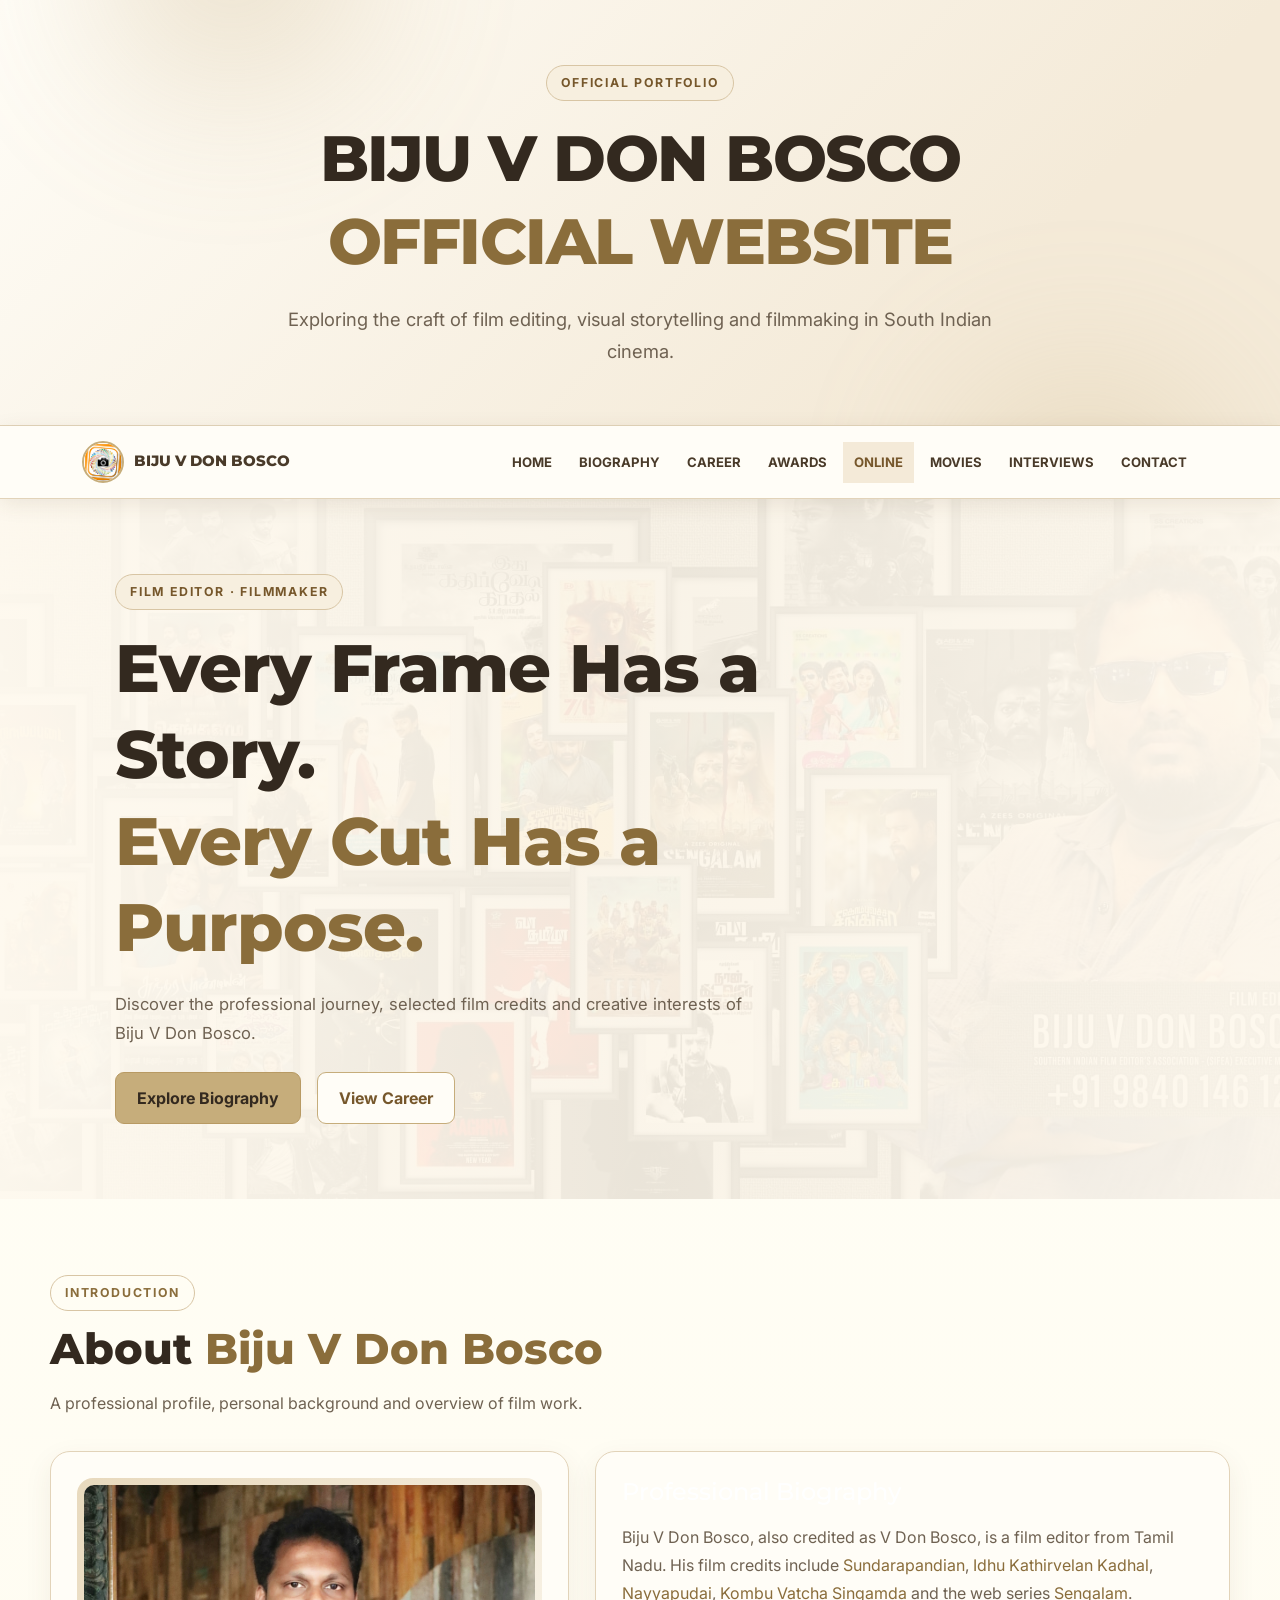
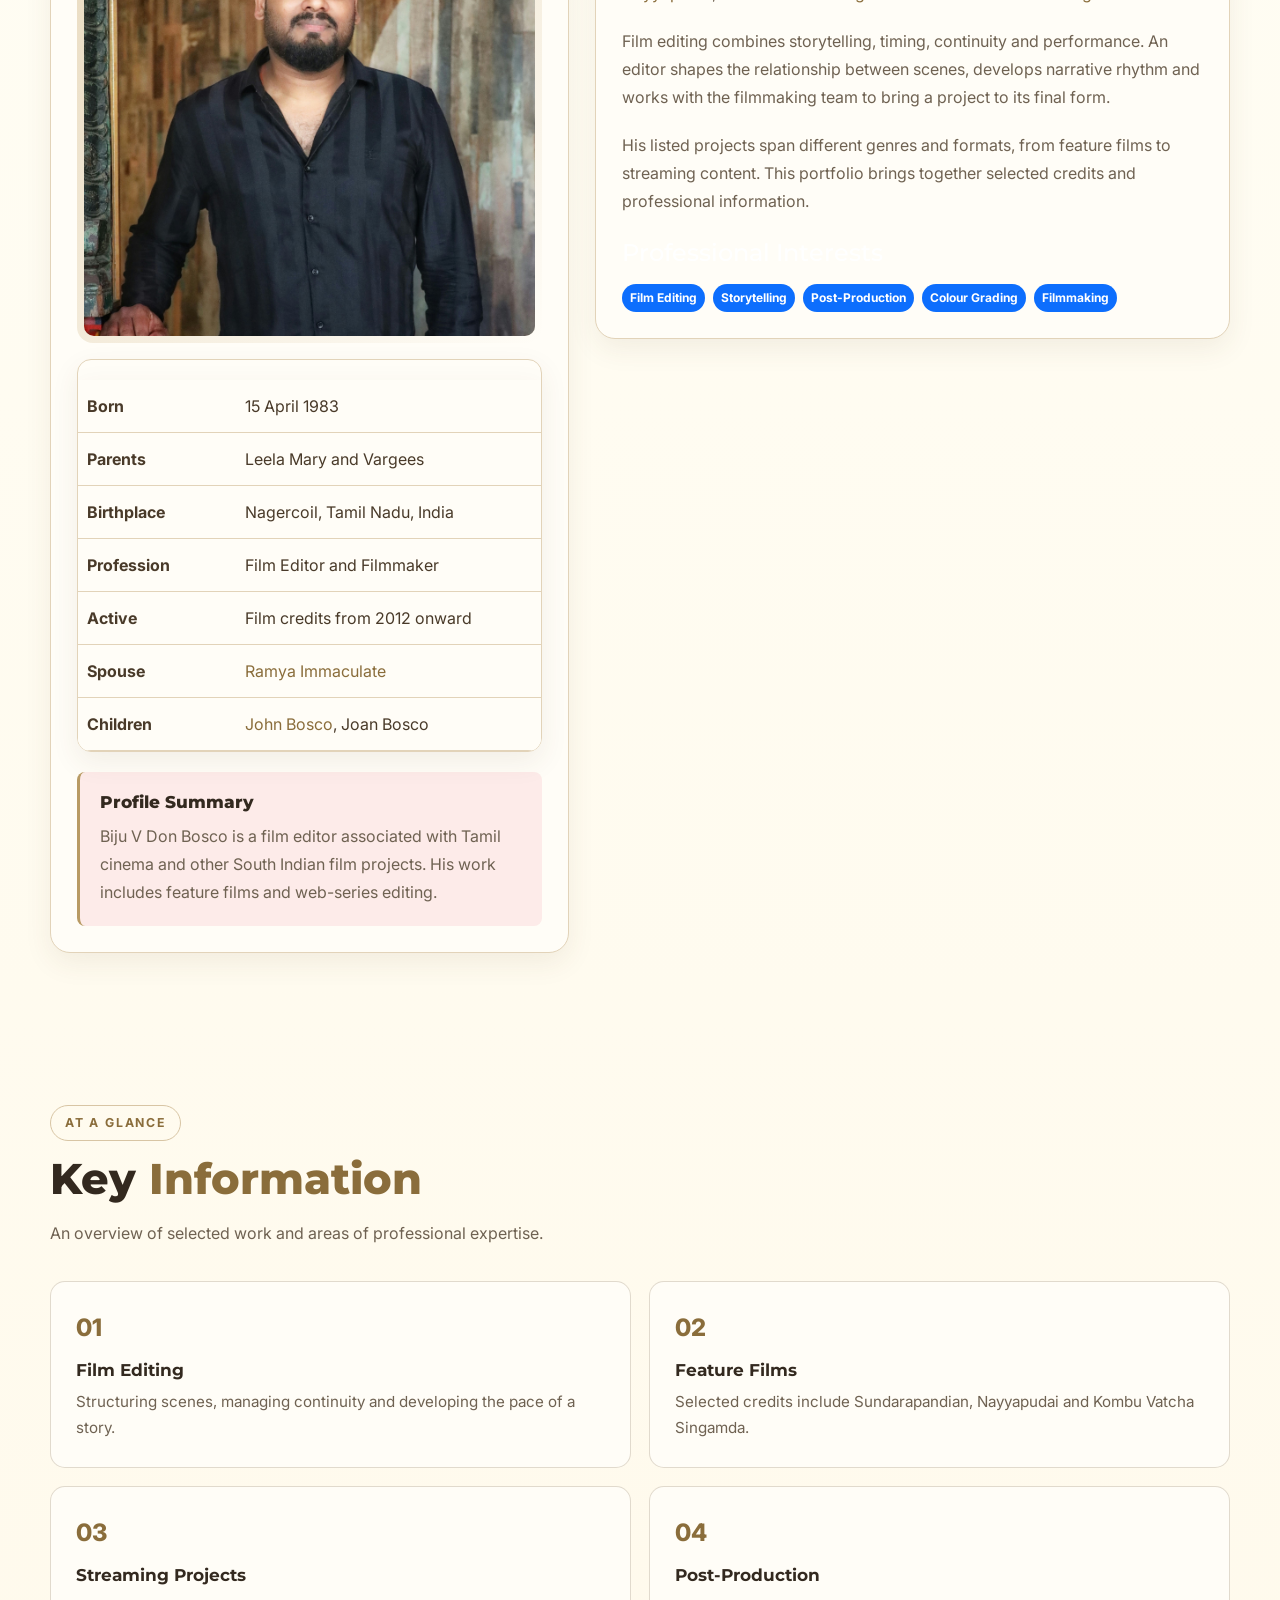
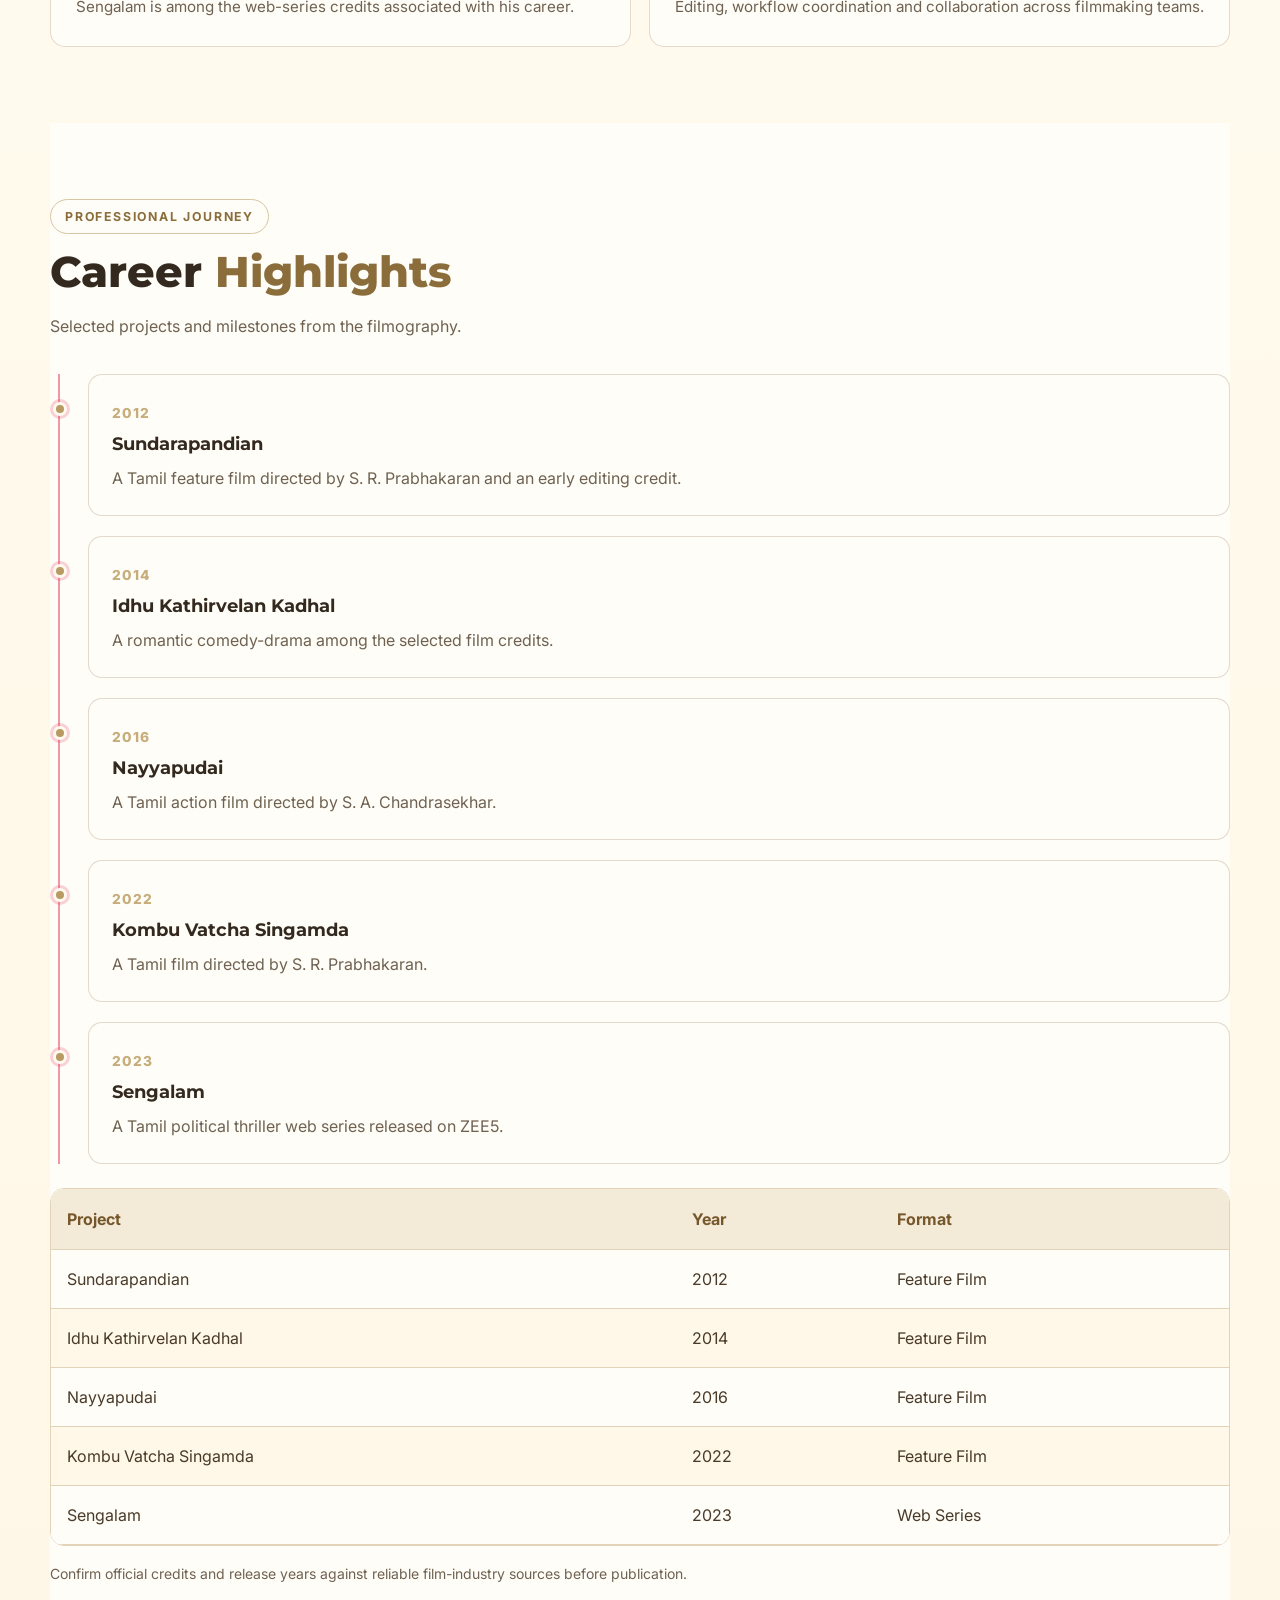
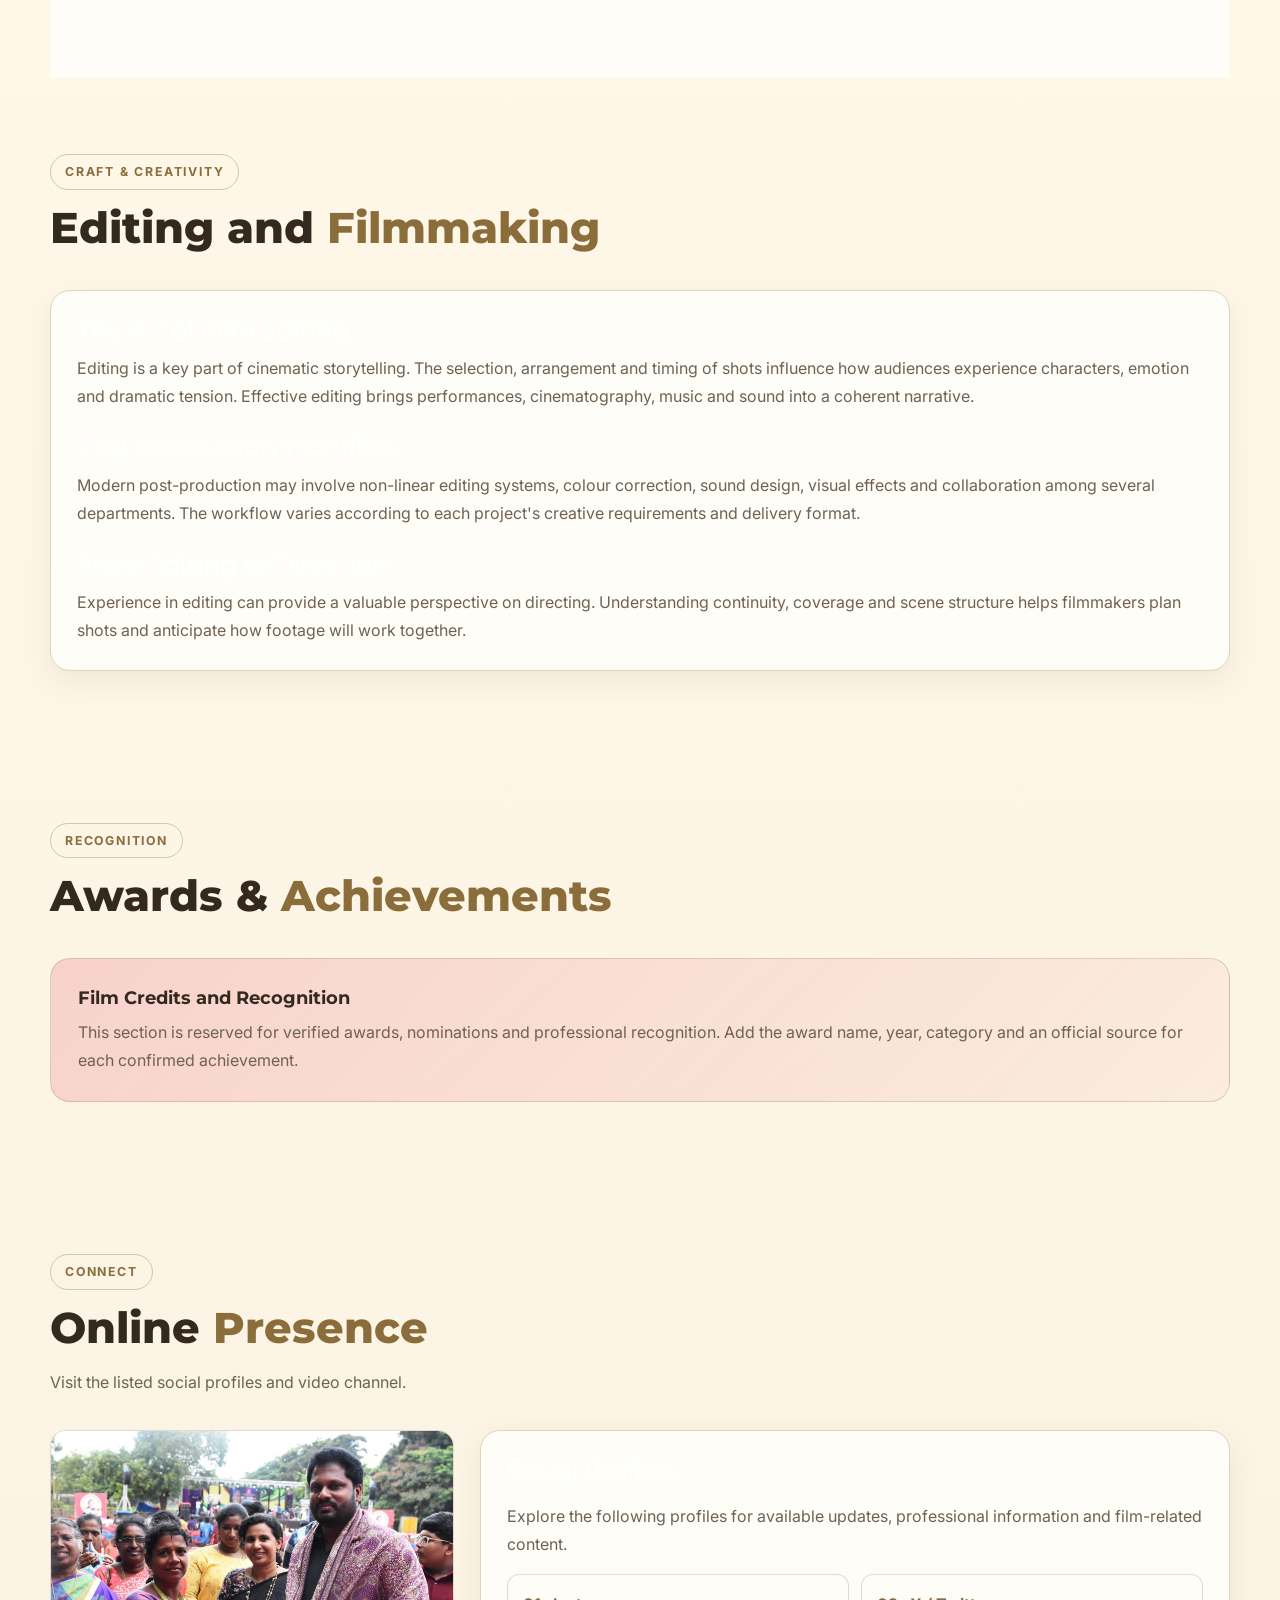
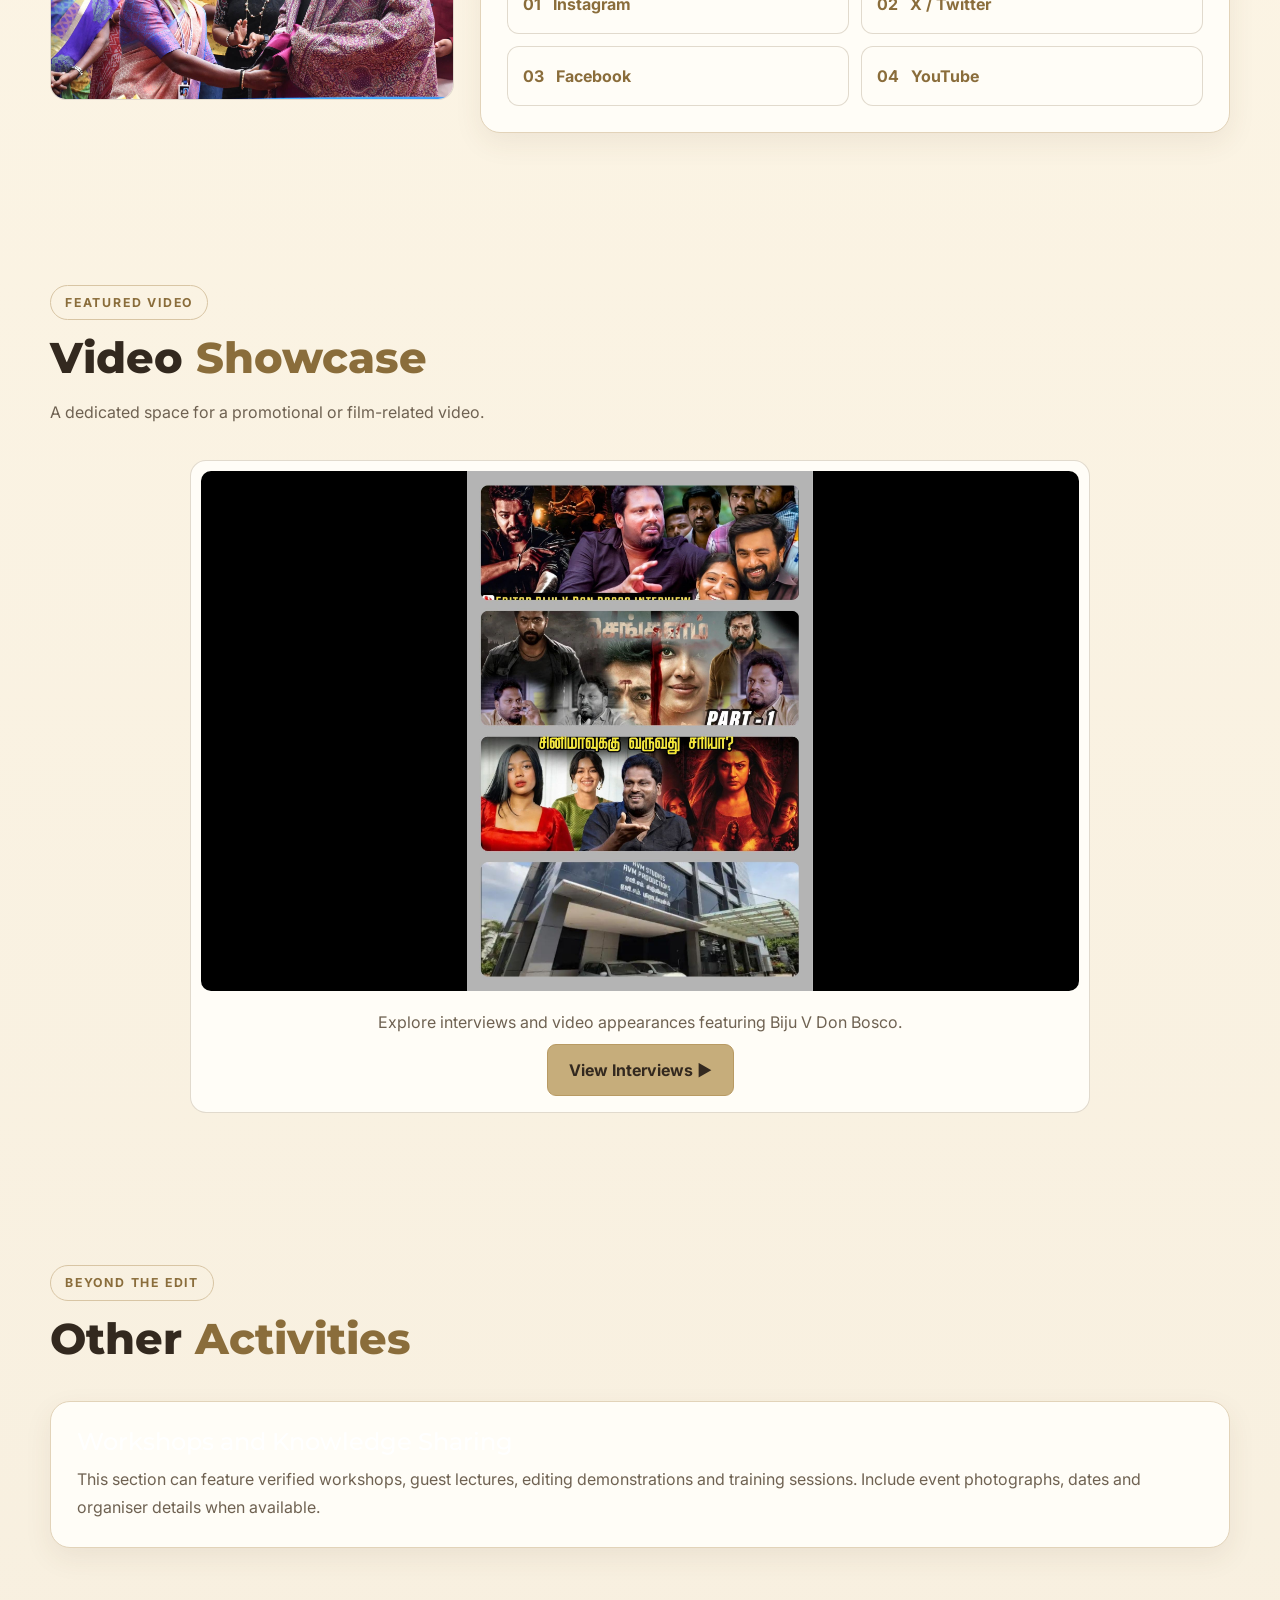
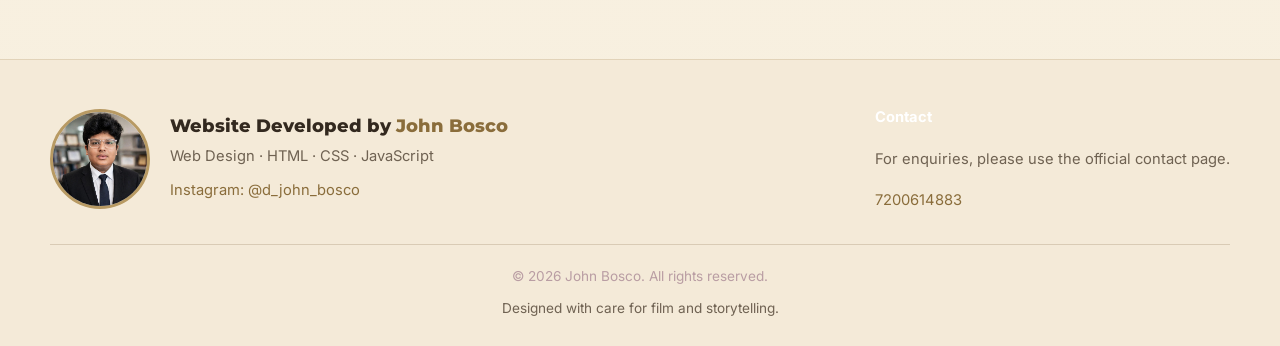
==== commit 7d2d58c2: "Force ivory palette on Career Highlights table" ====
--- a/index.html
+++ b/index.html
@@ -955,7 +955,35 @@
       background: #fffdf7 !important;
       border-color: #e2d3b9 !important;
     }
-  </style>
+  
+    /* Strong final override for the Career Highlights section */
+    #career,
+    #career .table-responsive,
+    #career table,
+    #career table.table,
+    #career table thead,
+    #career table tbody,
+    #career table tr,
+    #career table th,
+    #career table td {
+      background-color: #fffdf7 !important;
+      background-image: none !important;
+      color: #493a29 !important;
+      border-color: #e2d3b9 !important;
+      box-shadow: none !important;
+    }
+    #career table thead th {
+      background-color: #f4ead8 !important;
+      color: #76572b !important;
+    }
+    #career table tbody tr:nth-child(even) td {
+      background-color: #fff8e8 !important;
+    }
+    #career table tbody tr:hover td {
+      background-color: #f4ead8 !important;
+      color: #33291f !important;
+    }
+</style>
 
 </head>
 
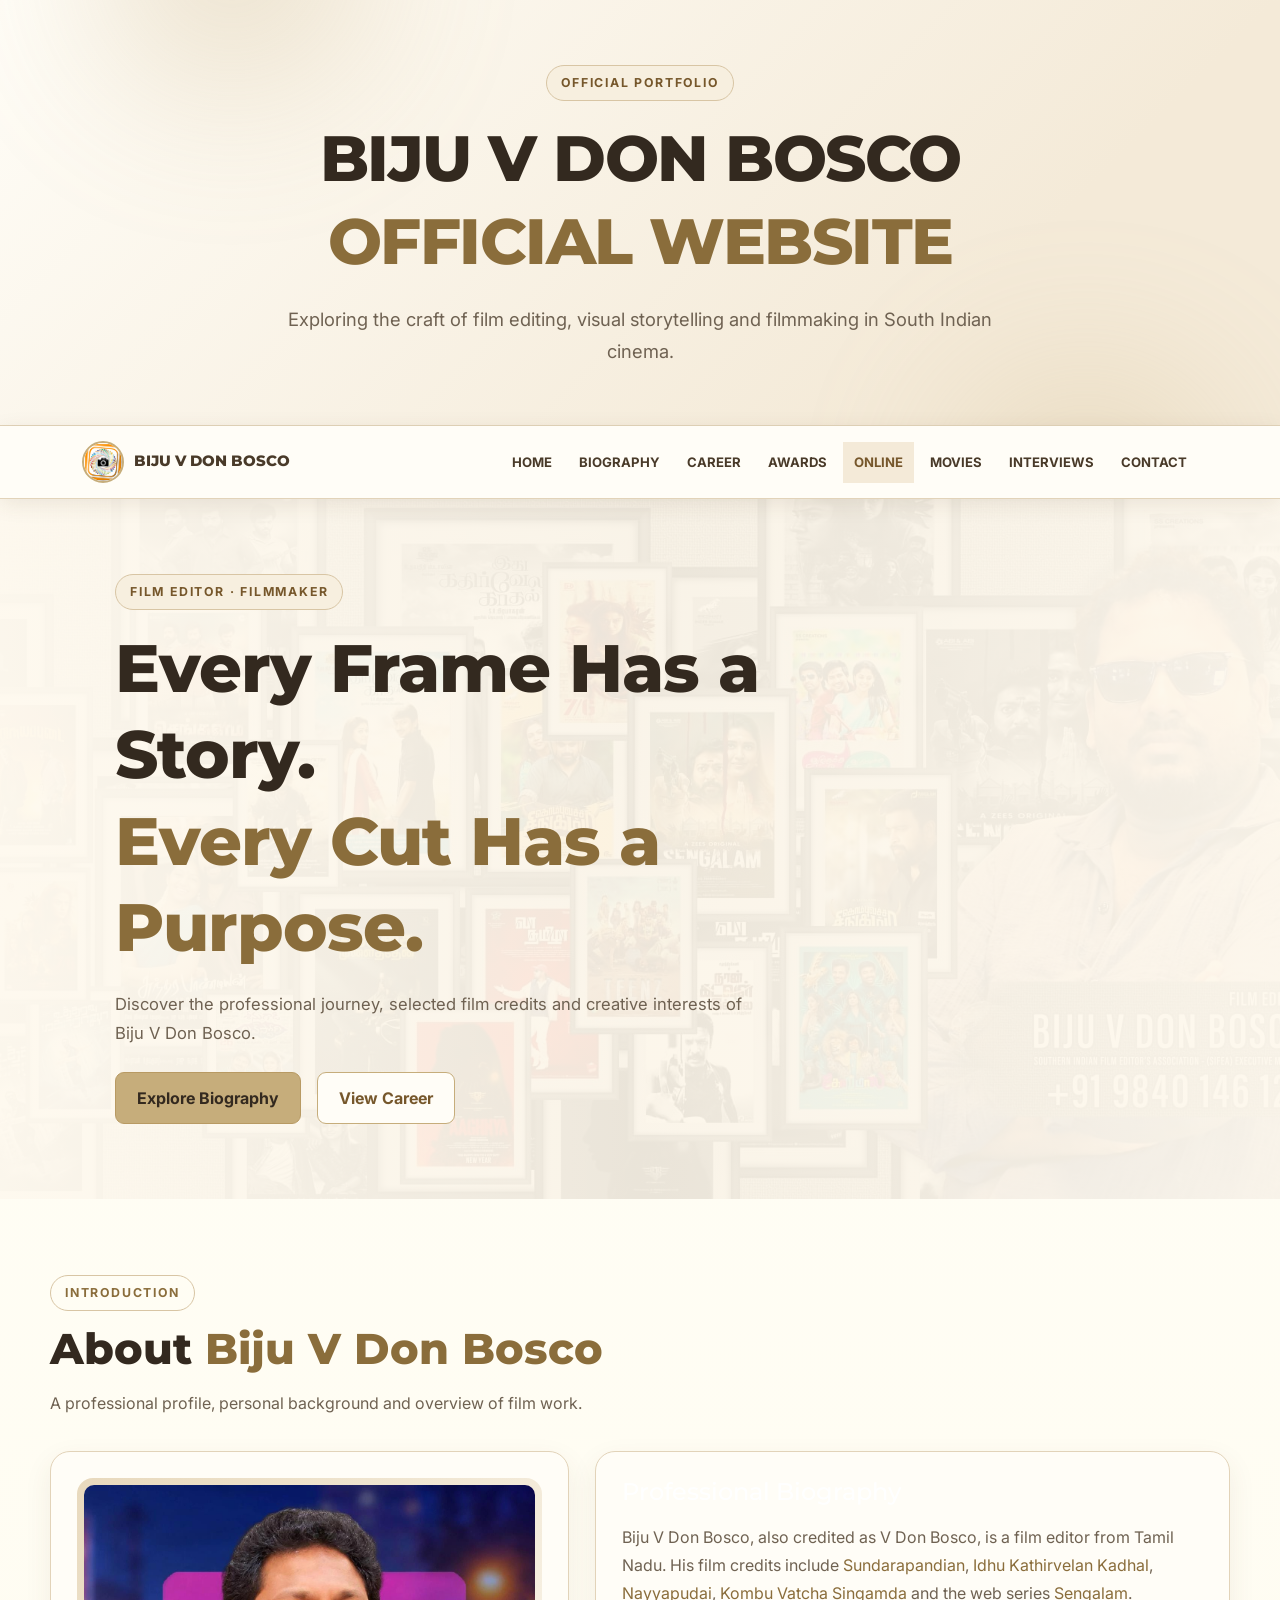
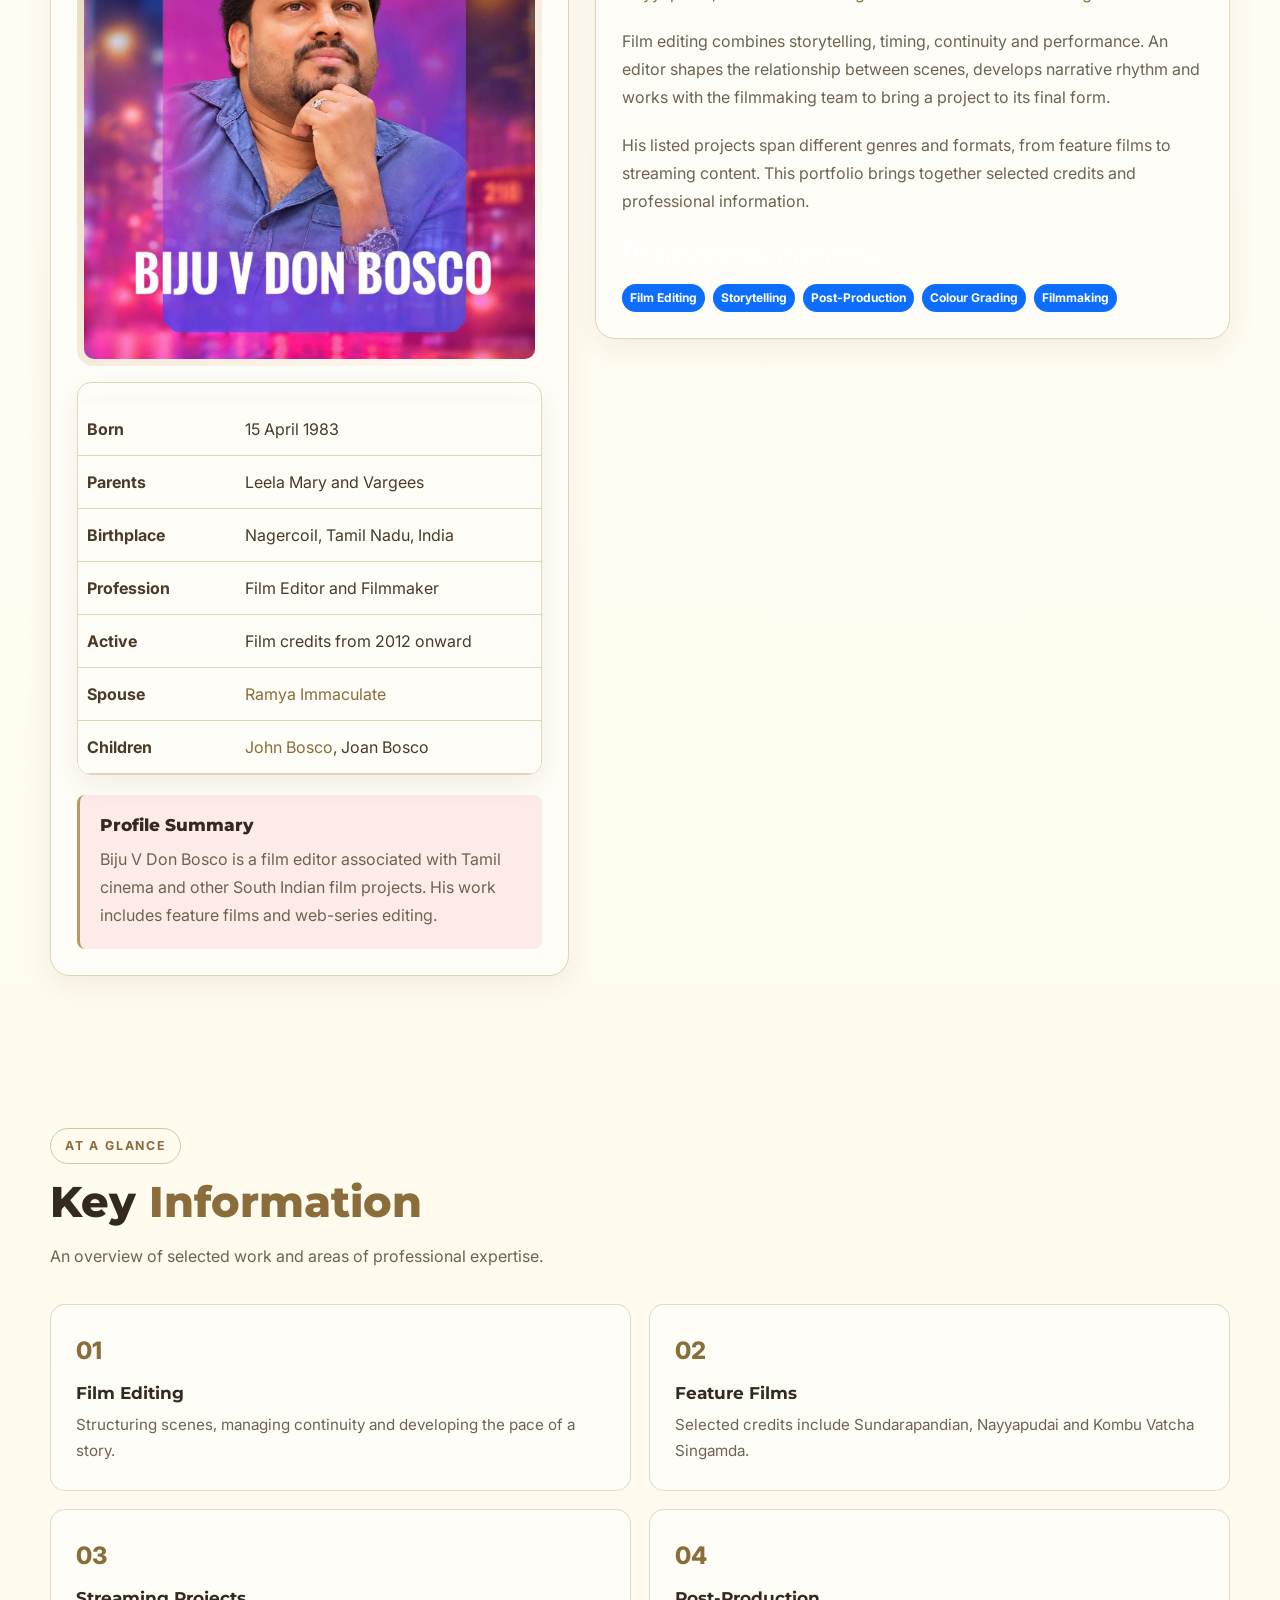
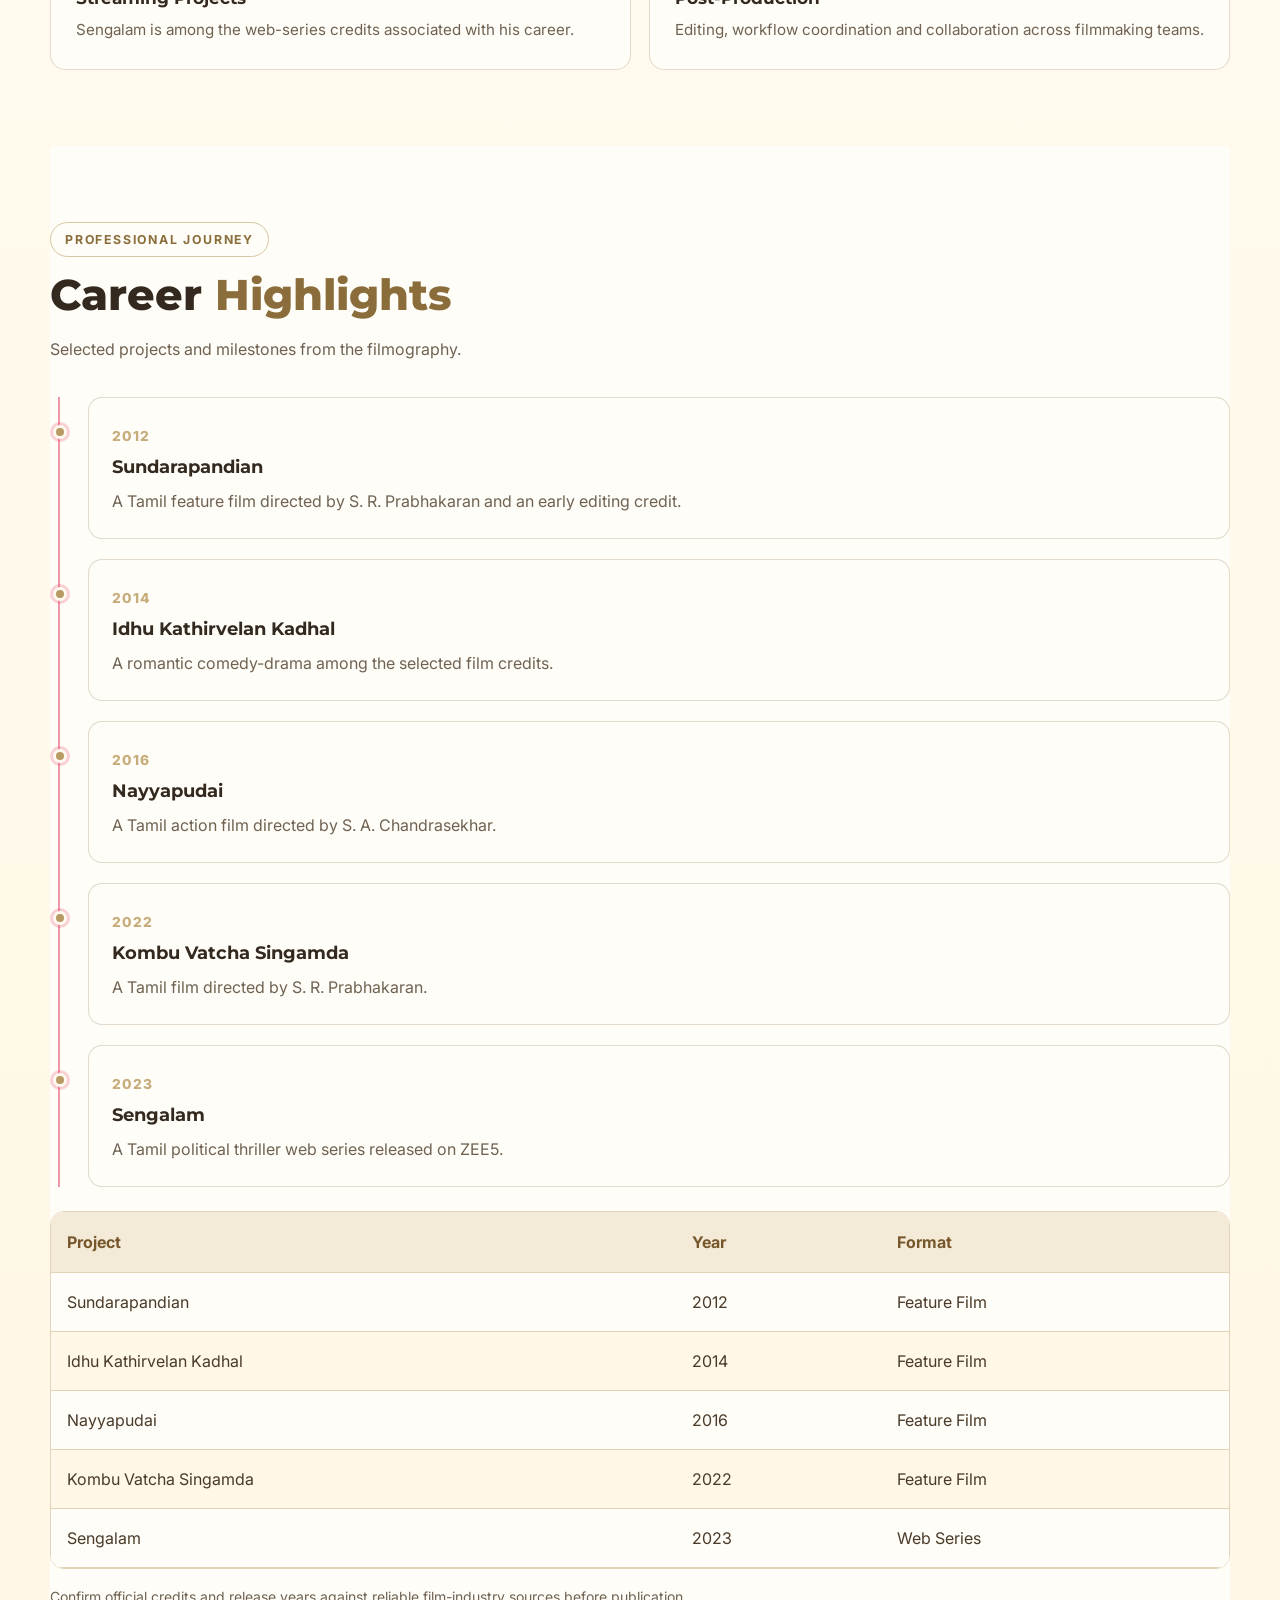
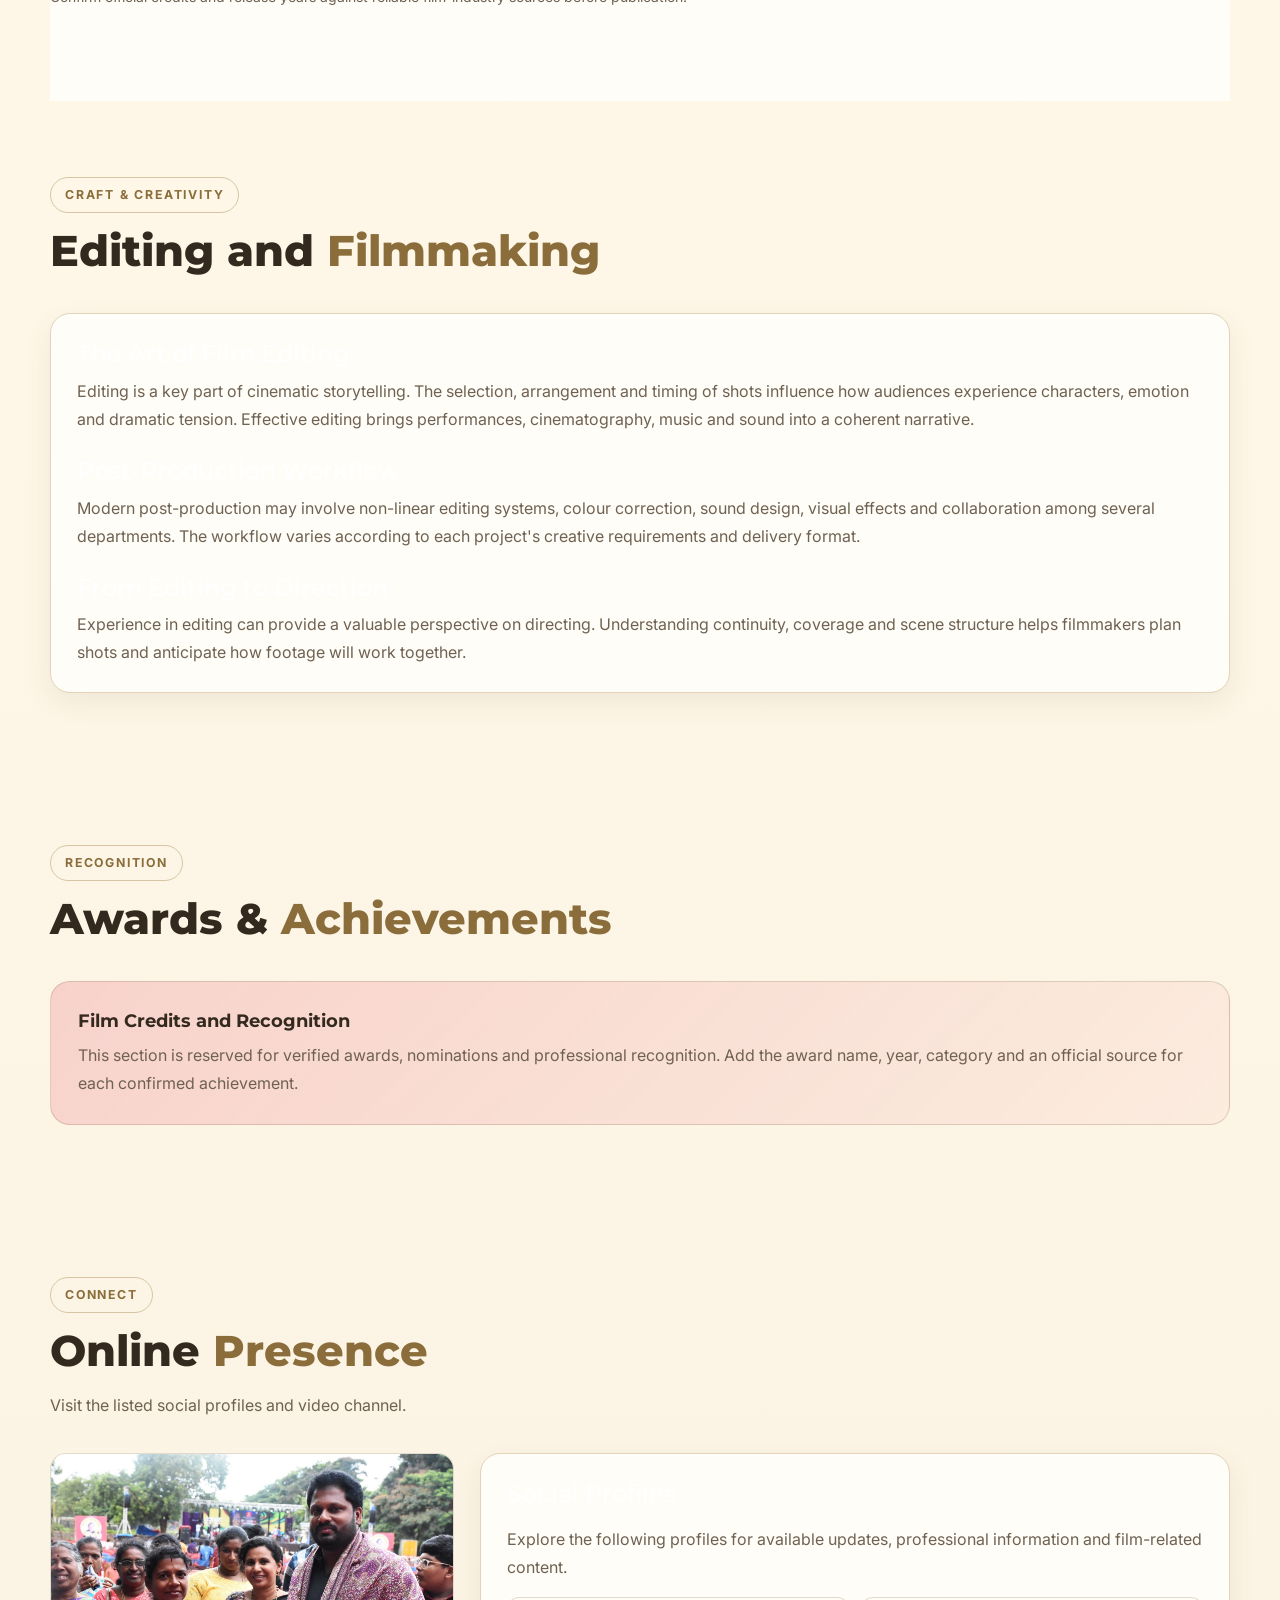
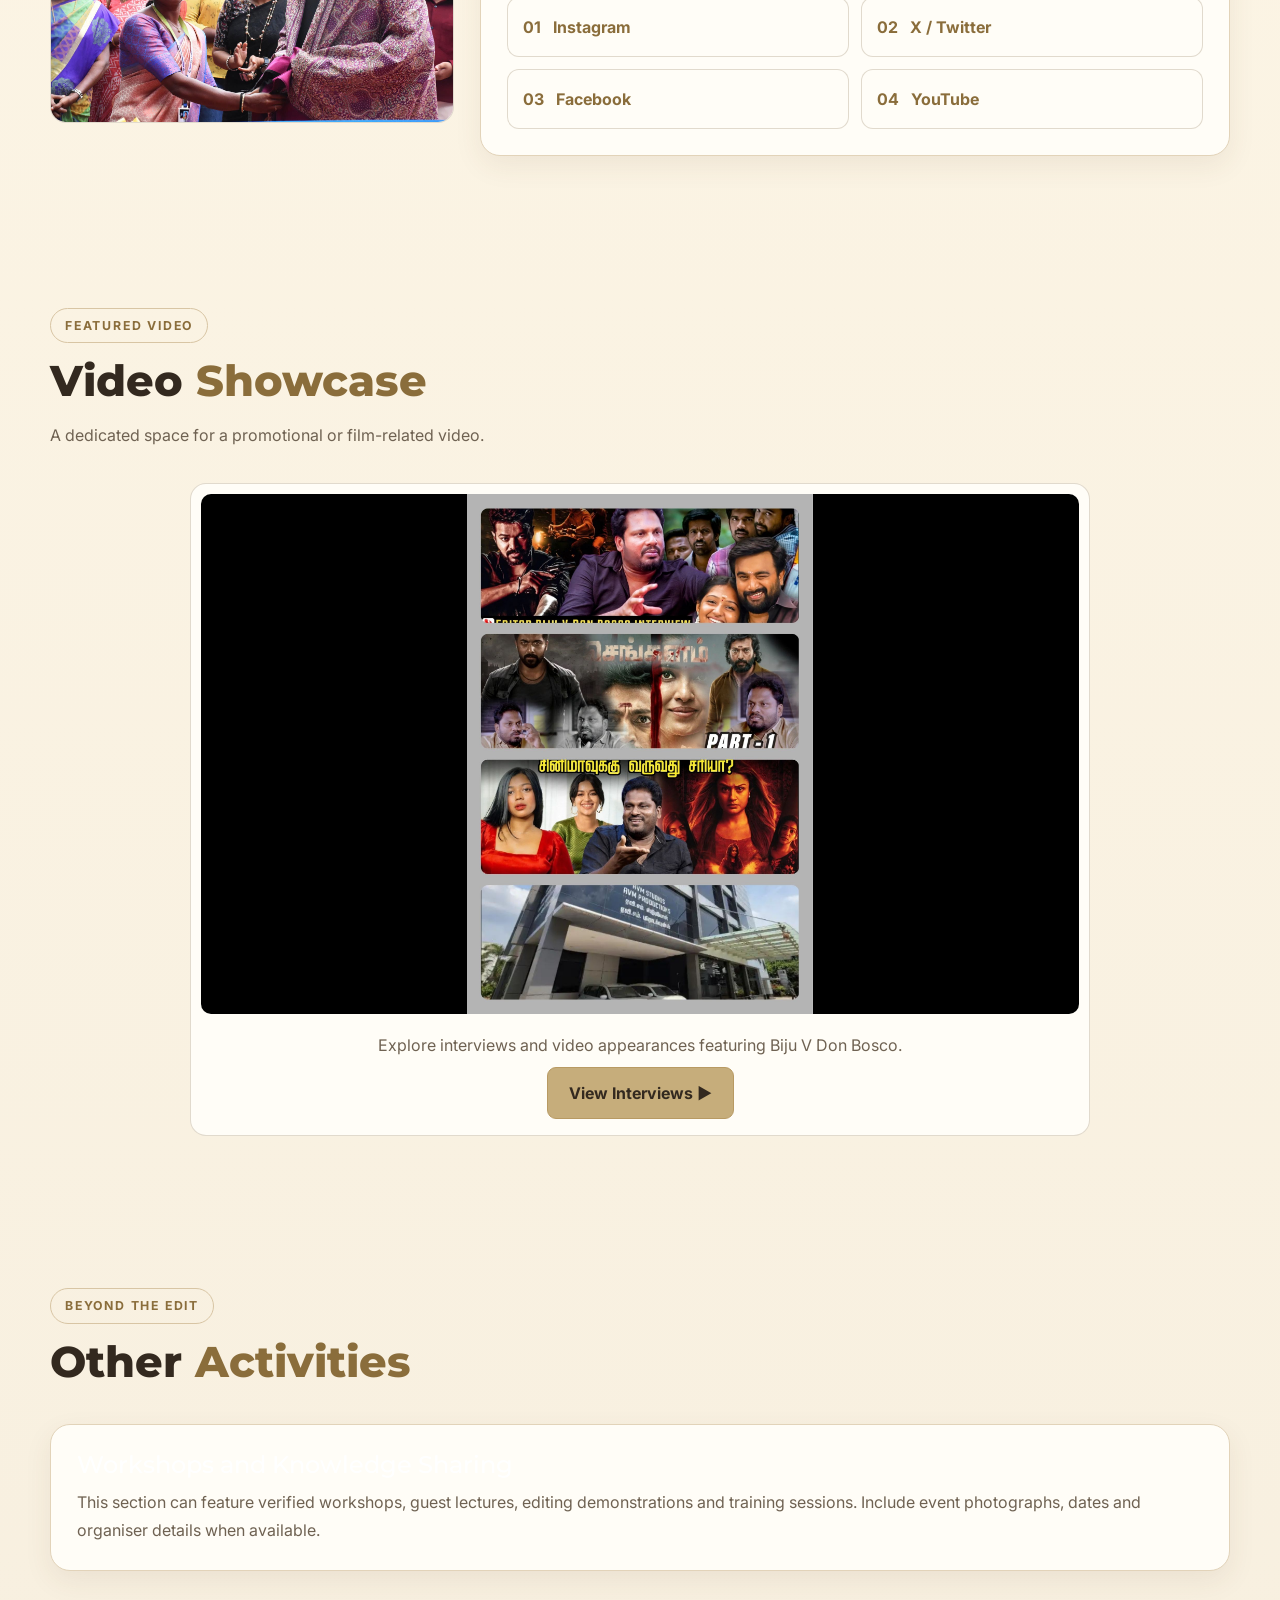
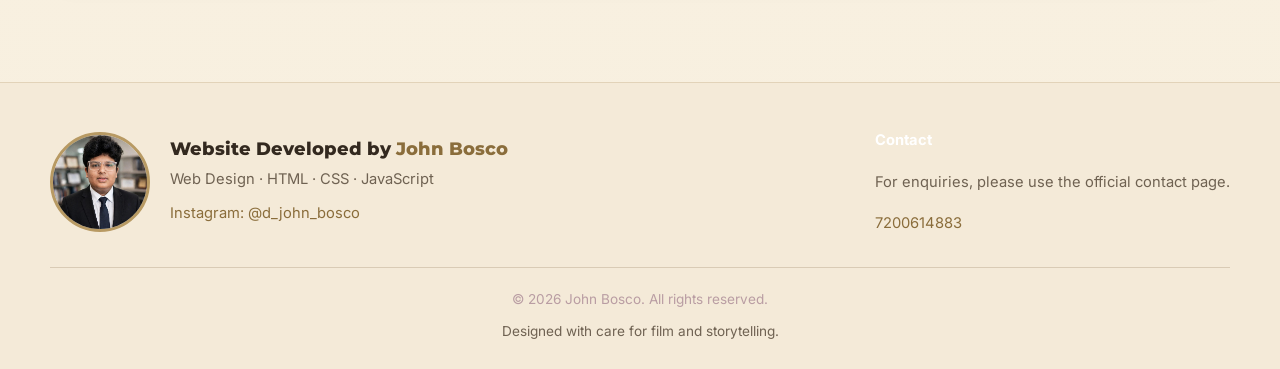
==== commit d35364a6: "Add cover image to first profile card on homepage" ====
--- a/index.html
+++ b/index.html
@@ -17,11 +17,11 @@
   <meta property="og:type" content="website">
   <meta property="og:title" content="Biju V Don Bosco | Official Website">
   <meta property="og:description" content="Film editing, cinematic storytelling and selected film credits.">
-  <meta property="og:image" content="https://binudjohnbosco-ops.github.io/BIJU-V-DON-BOSCO-OFFICIAL-WEBSITE/thumbnail.jpg">
-  <meta name="twitter:card" content="summary">
+  <meta property="og:image" content="https://binudjohnbosco-ops.github.io/BIJU-V-DON-BOSCO-OFFICIAL-WEBSITE/cover%20img.jpeg">
+  <meta name="twitter:card" content="summary_large_image">
   <meta name="twitter:title" content="Biju V Don Bosco | Official Website">
   <meta name="twitter:description" content="Official portfolio of Biju V Don Bosco.">
-  <meta name="twitter:image" content="https://binudjohnbosco-ops.github.io/BIJU-V-DON-BOSCO-OFFICIAL-WEBSITE/thumbnail.jpg">
+  <meta name="twitter:image" content="https://binudjohnbosco-ops.github.io/BIJU-V-DON-BOSCO-OFFICIAL-WEBSITE/cover%20img.jpeg">
 
   <link rel="icon" href="./LOGO.jpg">
   <link rel="preconnect" href="https://fonts.googleapis.com">
@@ -1027,7 +1027,7 @@
           <li class="nav-item"><a class="nav-link" href="#career">CAREER</a></li>
           <li class="nav-item"><a class="nav-link" href="#awards">AWARDS</a></li>
           <li class="nav-item"><a class="nav-link" href="#online">ONLINE</a></li>
-          <li class="nav-item"><a class="nav-link" href="movie.html">MOVIES</a></li>
+          <li class="nav-item"><a class="nav-link" href="movie.html?v=buried-details-20261117">MOVIES</a></li>
           <li class="nav-item"><a class="nav-link" href="interview.html">INTERVIEWS</a></li>
           <li class="nav-item"><a class="nav-link" href="contact.html">CONTACT</a></li>
         </ul>
@@ -1070,8 +1070,8 @@
       <div class="profile-layout">
         <div class="card-dark">
           <div class="portrait-frame">
-            <img src="./change photo.jpg"
-              alt="Portrait of Biju V Don Bosco"
+            <img src="./cover%20img.jpeg"
+              alt="Biju V Don Bosco"
               loading="lazy">
           </div>
 
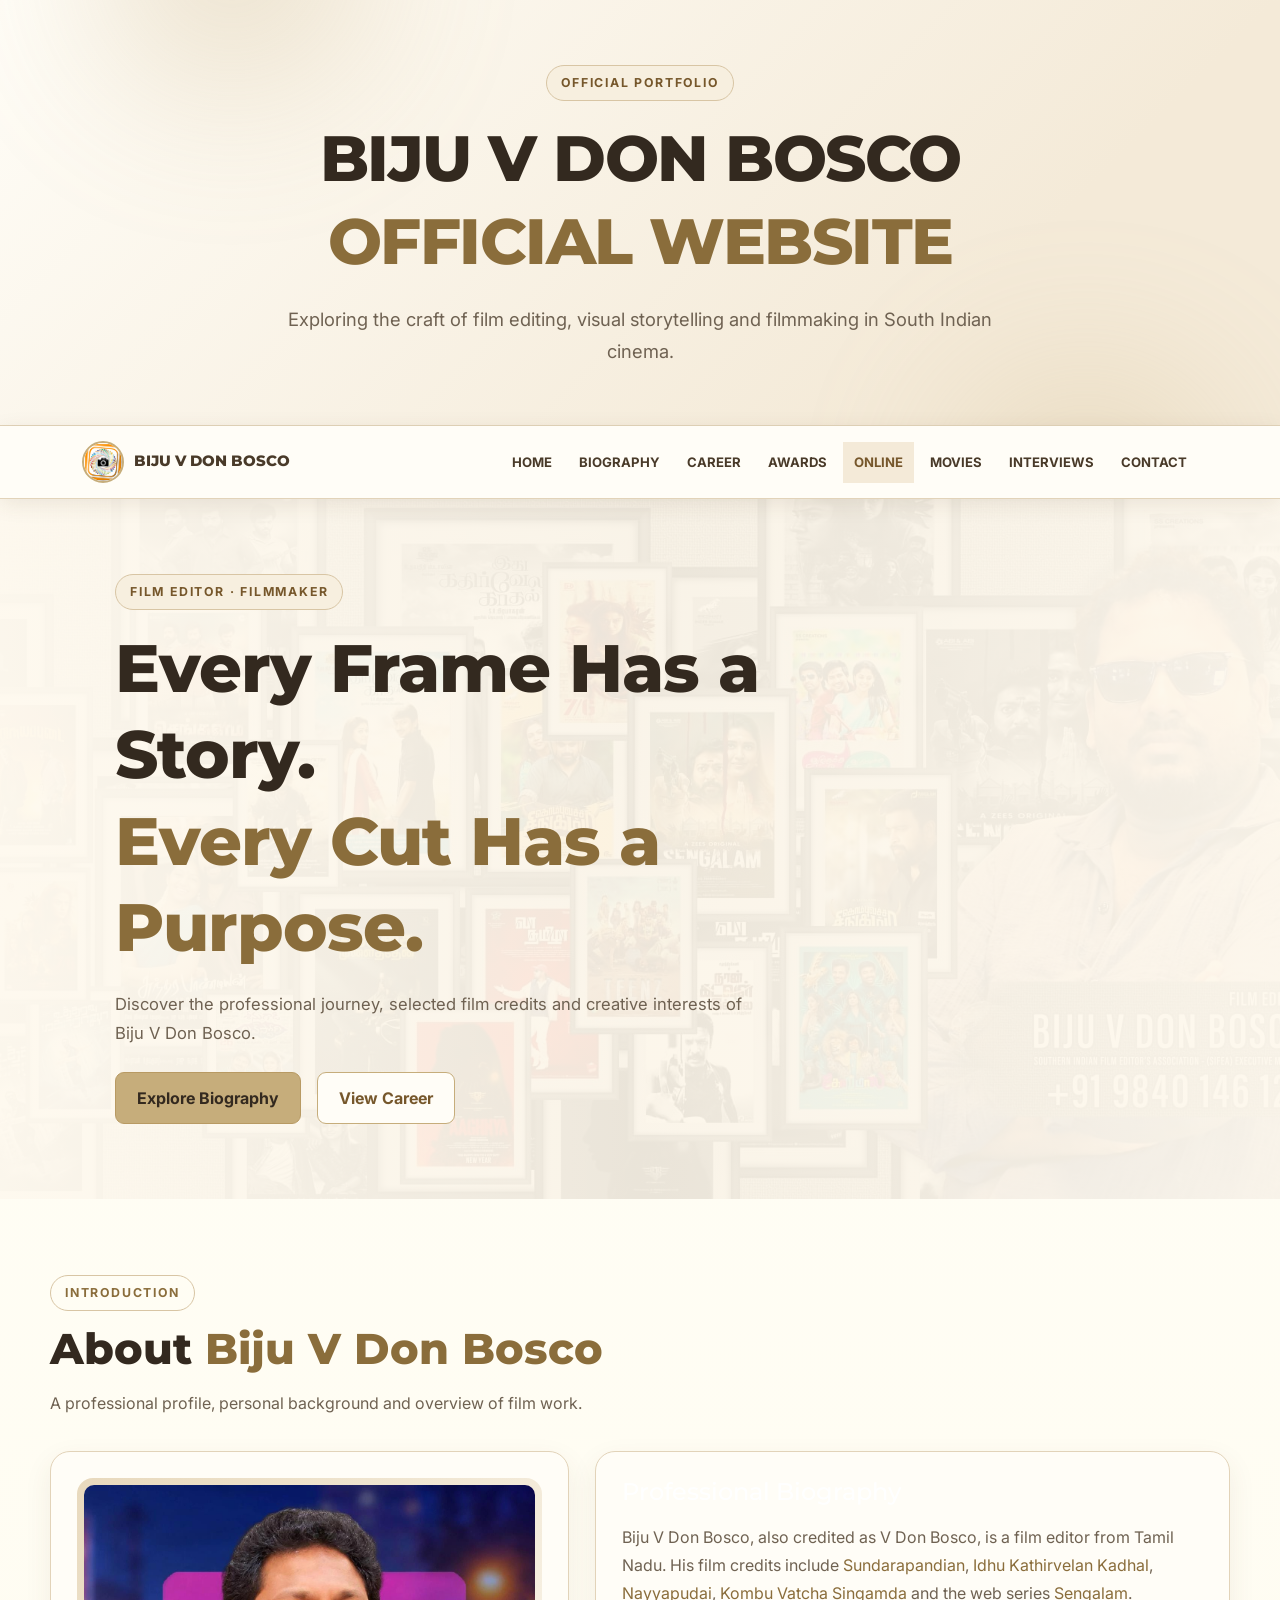
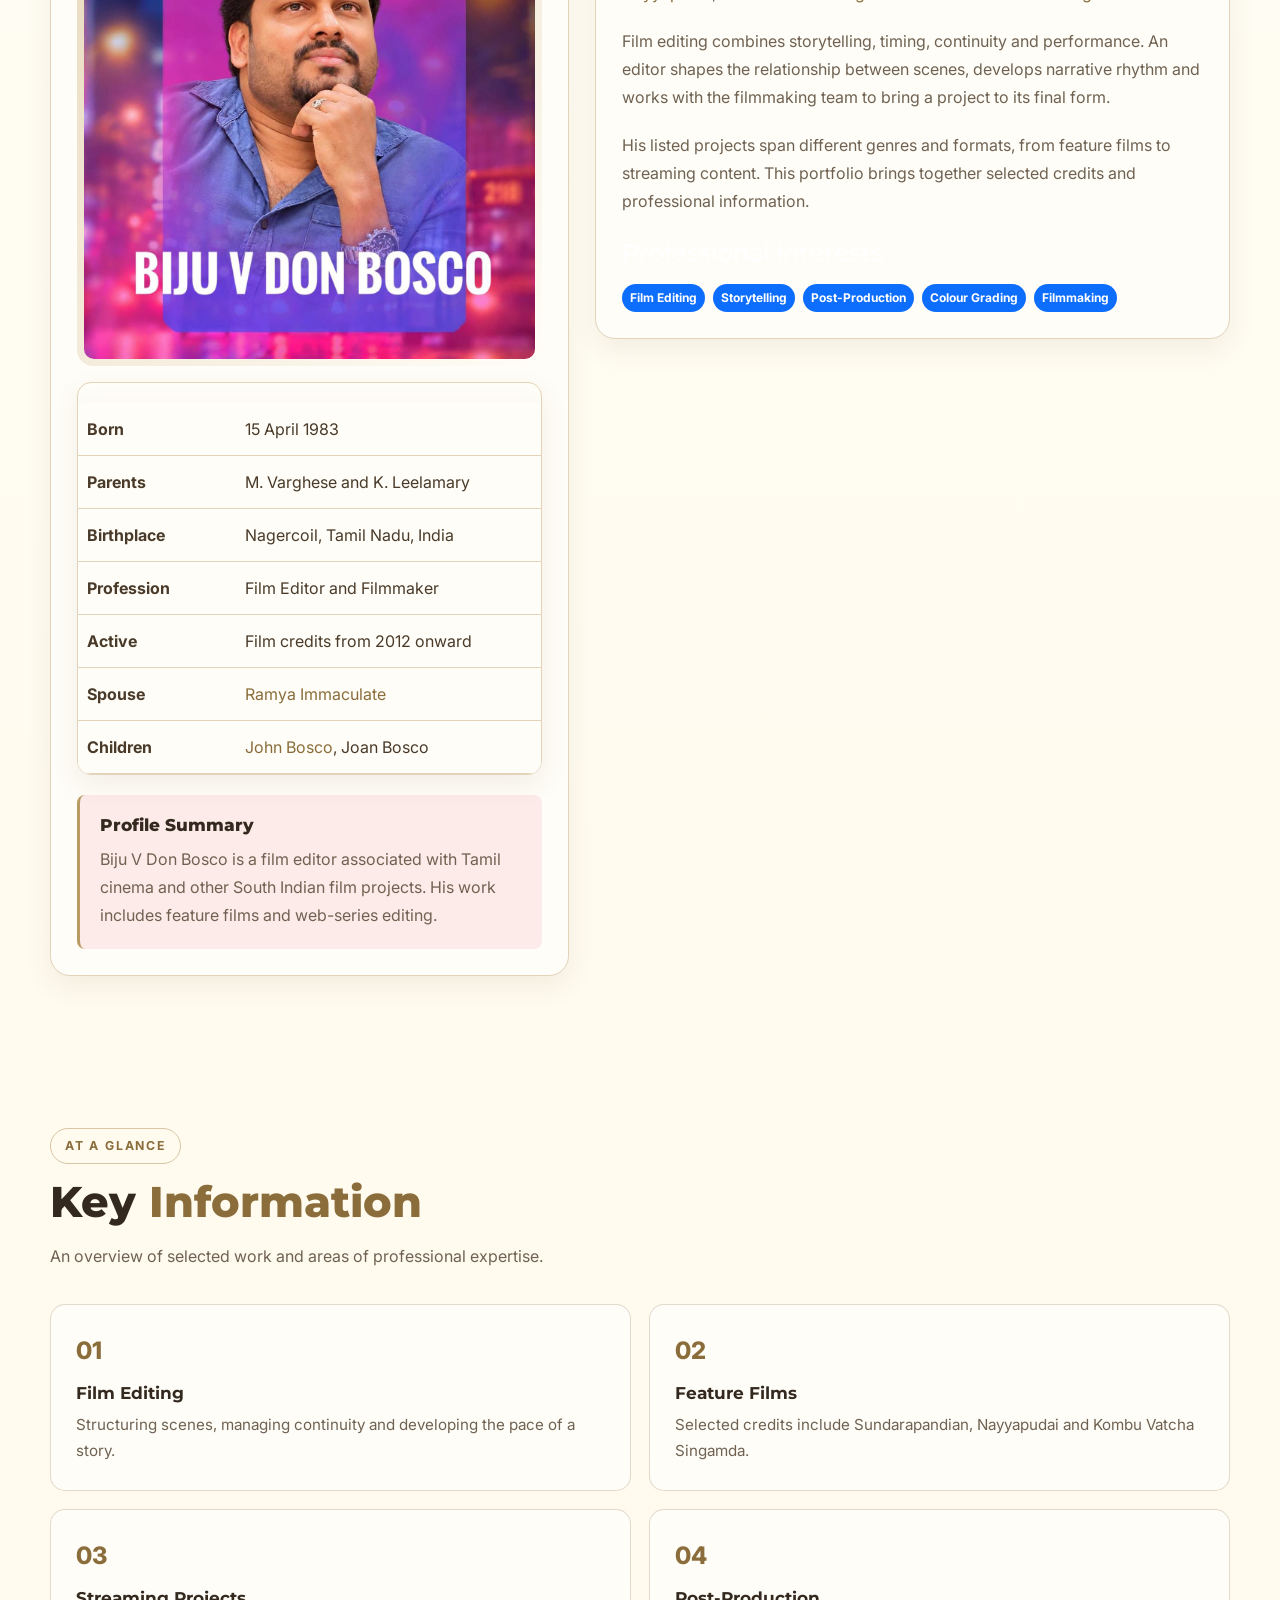
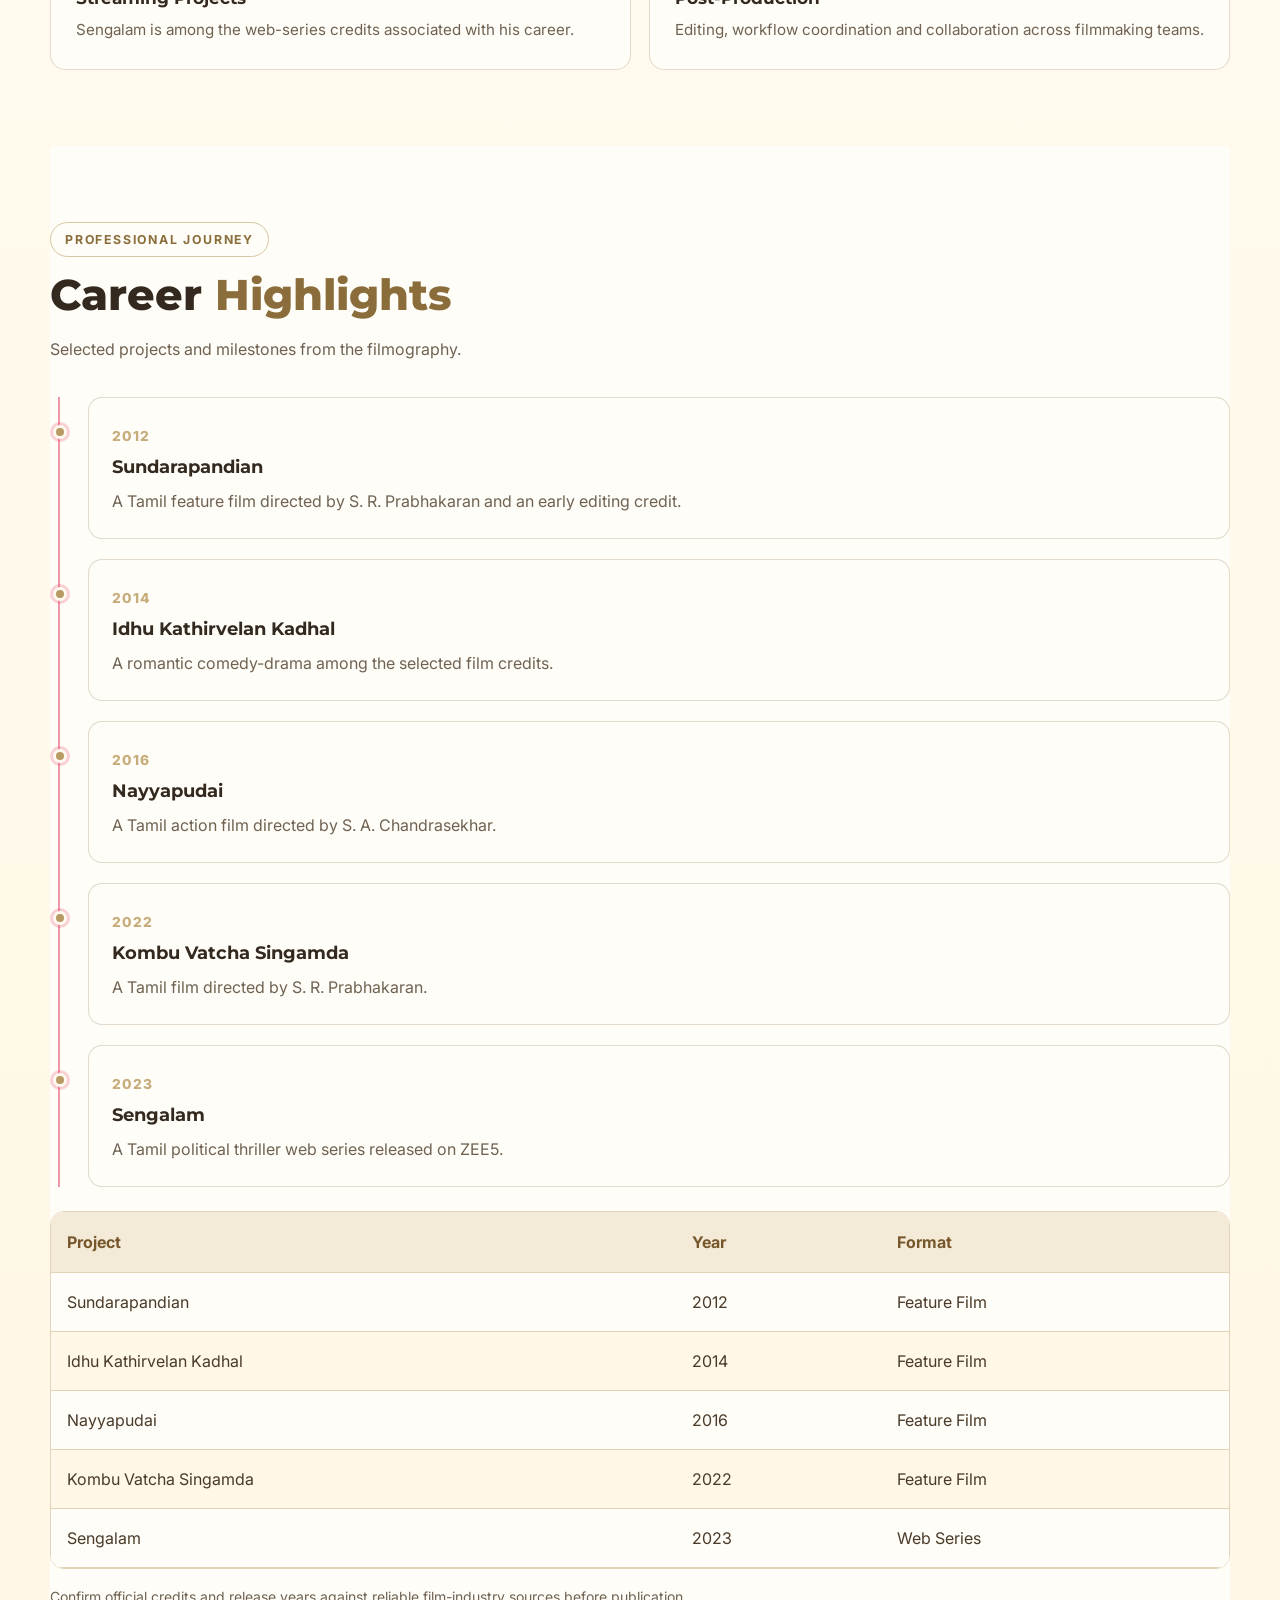
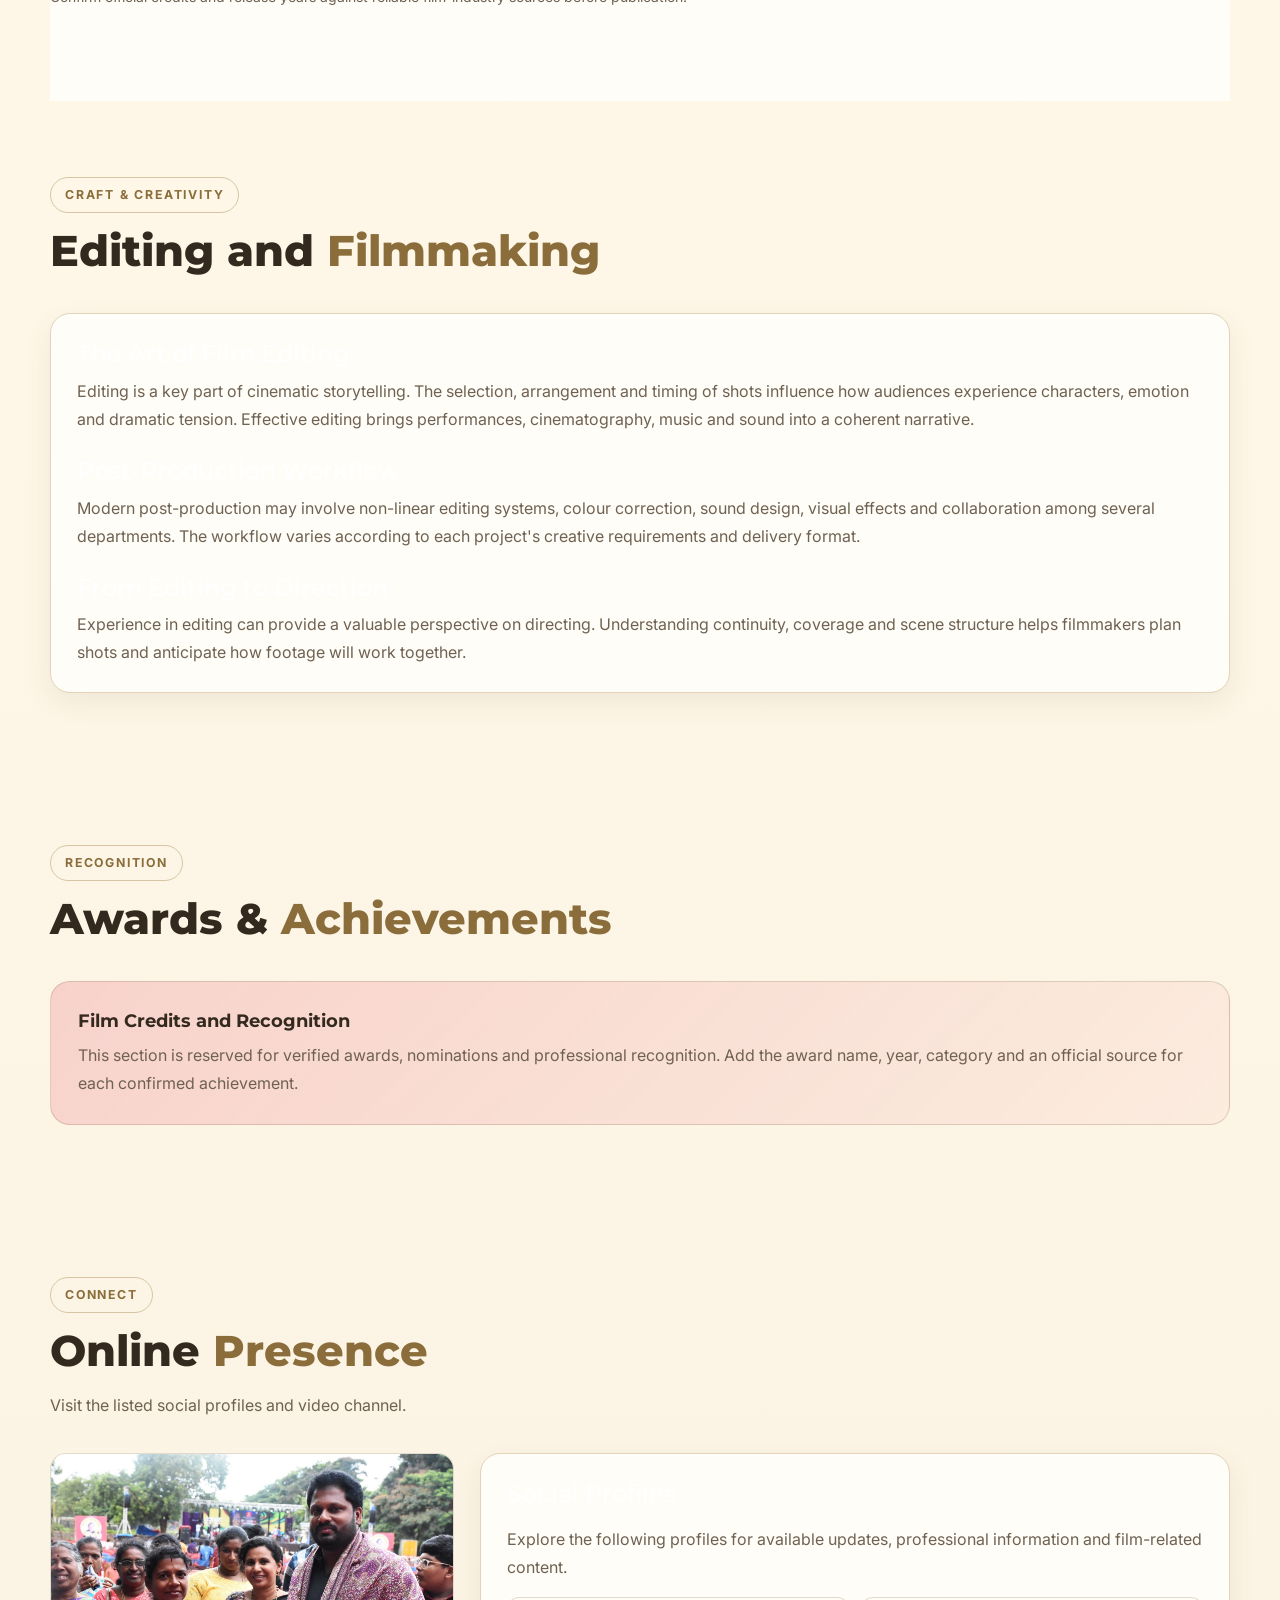
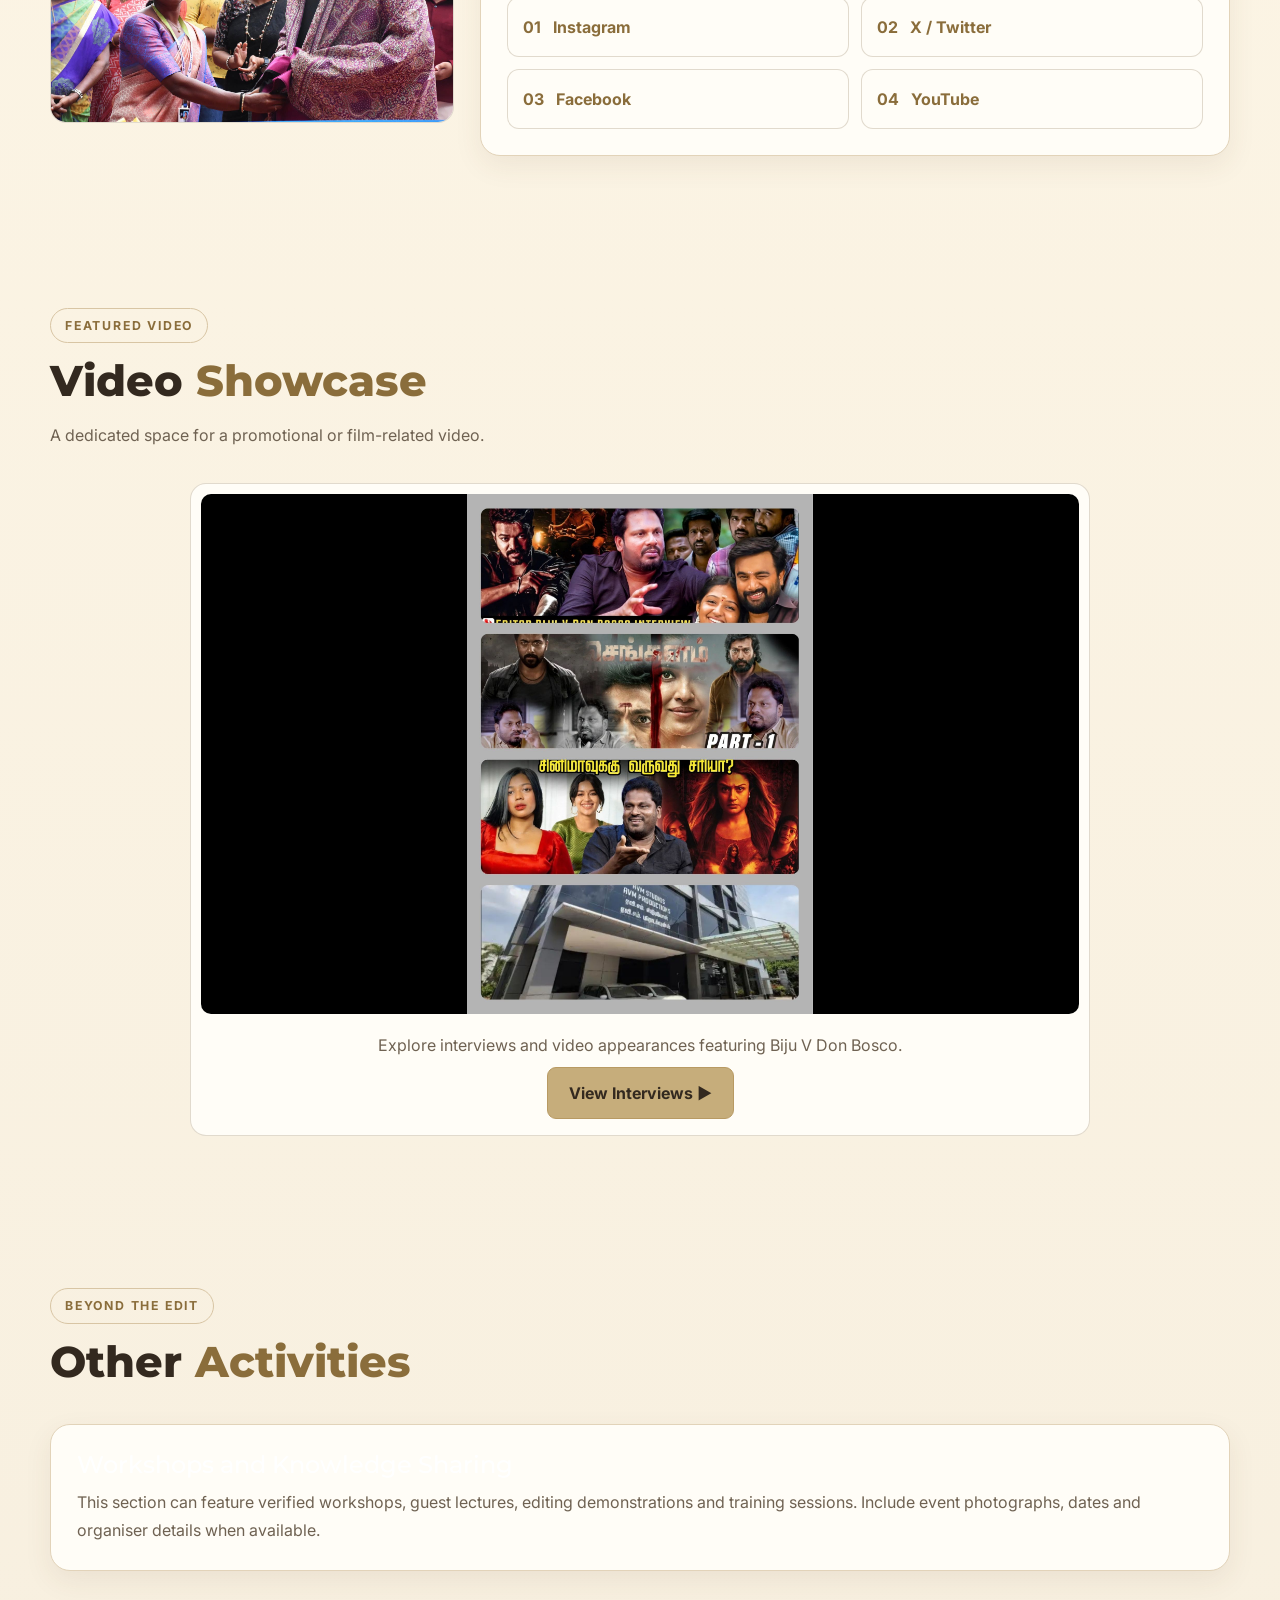
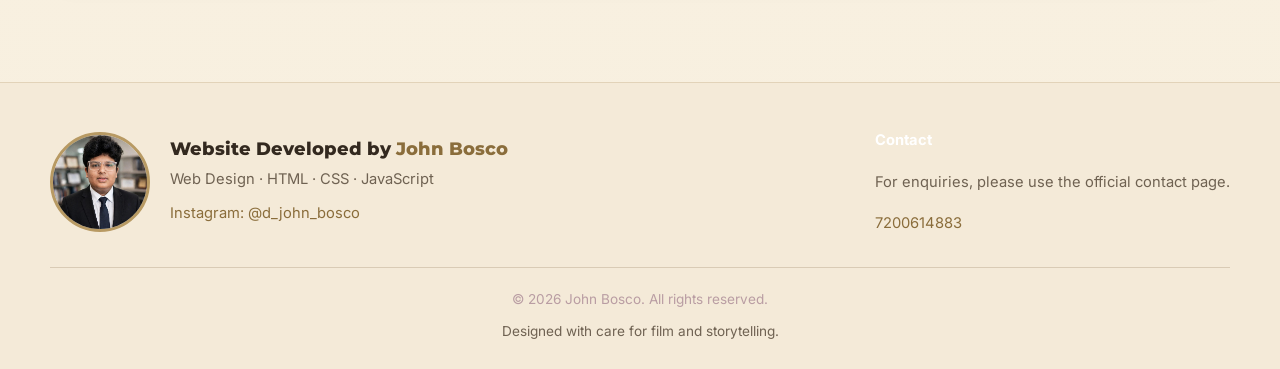
==== commit cab9c4cc: "Correct parents names and initials on homepage" ====
--- a/index.html
+++ b/index.html
@@ -1079,7 +1079,7 @@
             <table class="table table-striped profile-table">
               <tbody>
                 <tr><td>Born</td><td>15 April 1983</td></tr>
-                <tr><td>Parents</td><td>Leela Mary and Vargees</td></tr>
+                <tr><td>Parents</td><td>M. Varghese and K. Leelamary</td></tr>
                 <tr><td>Birthplace</td><td>Nagercoil, Tamil Nadu, India</td></tr>
                 <tr><td>Profession</td><td>Film Editor and Filmmaker</td></tr>
                 <tr><td>Active</td><td>Film credits from 2012 onward</td></tr>
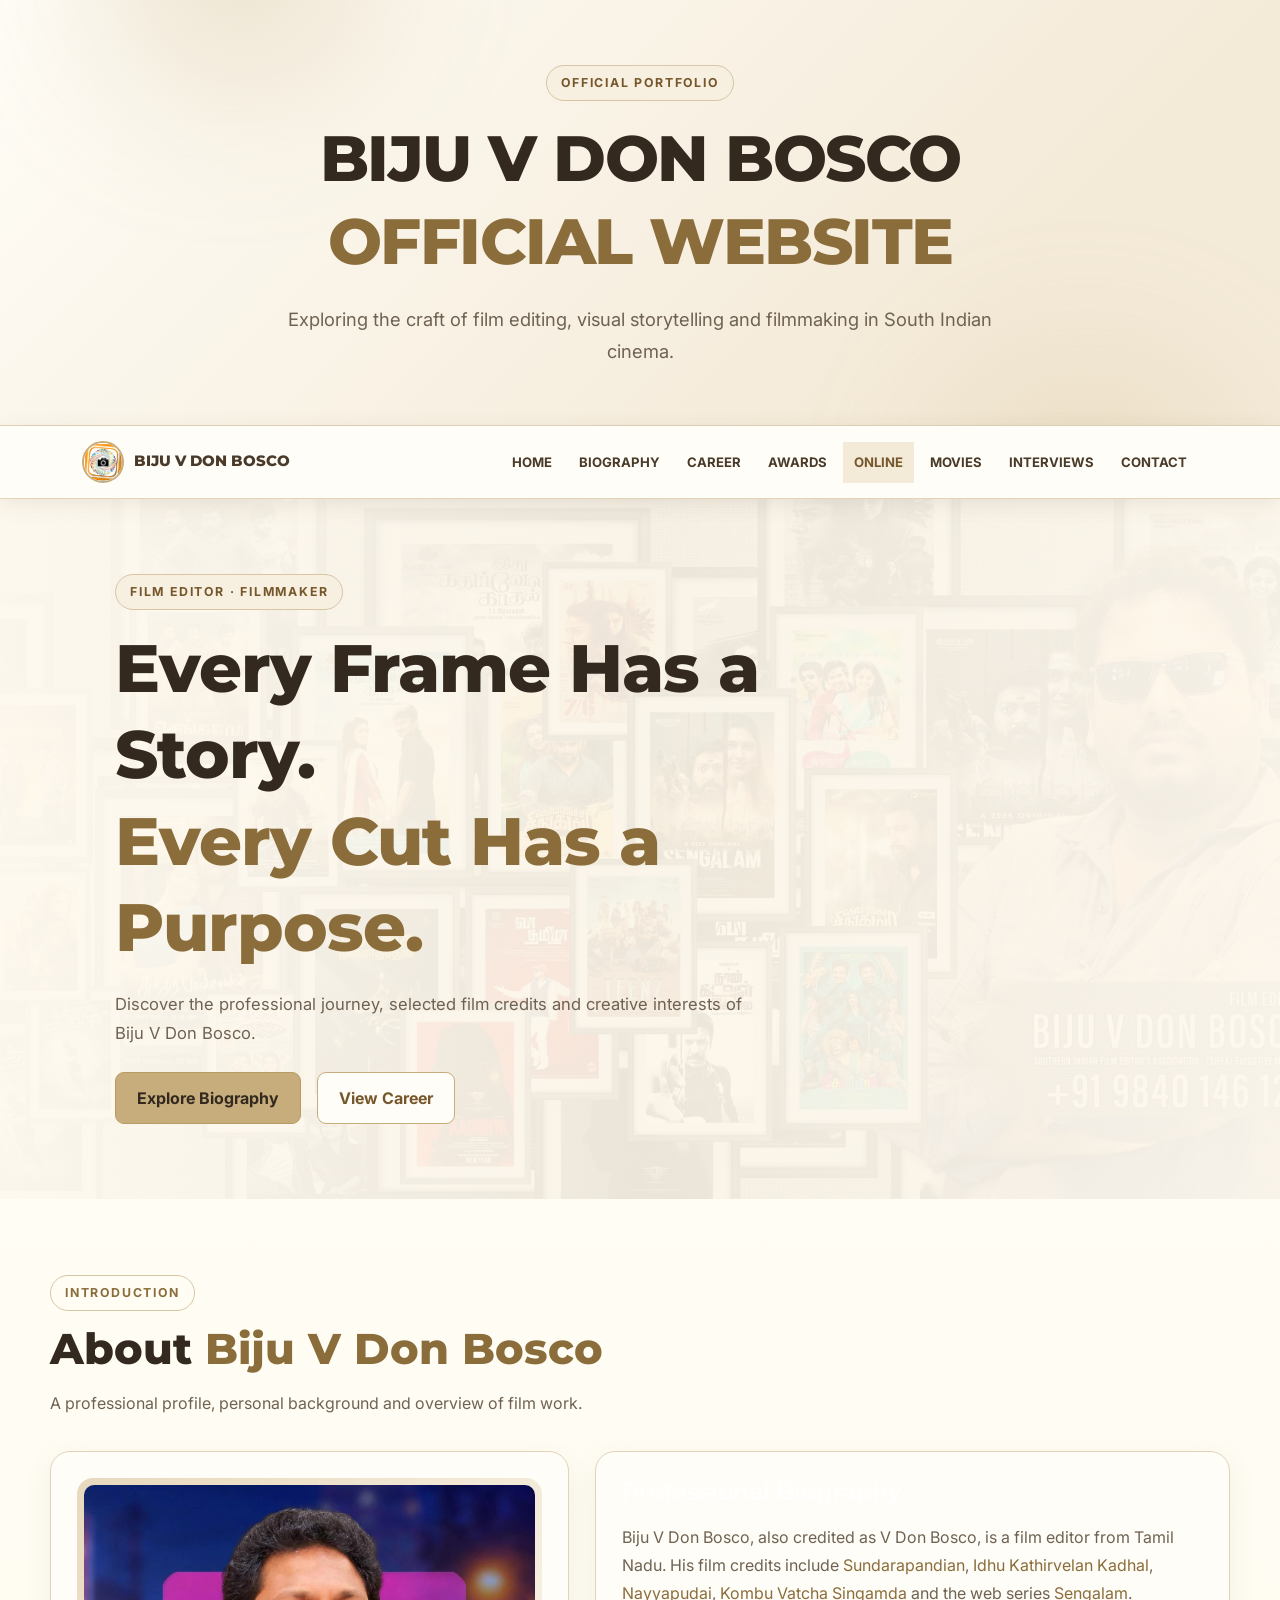
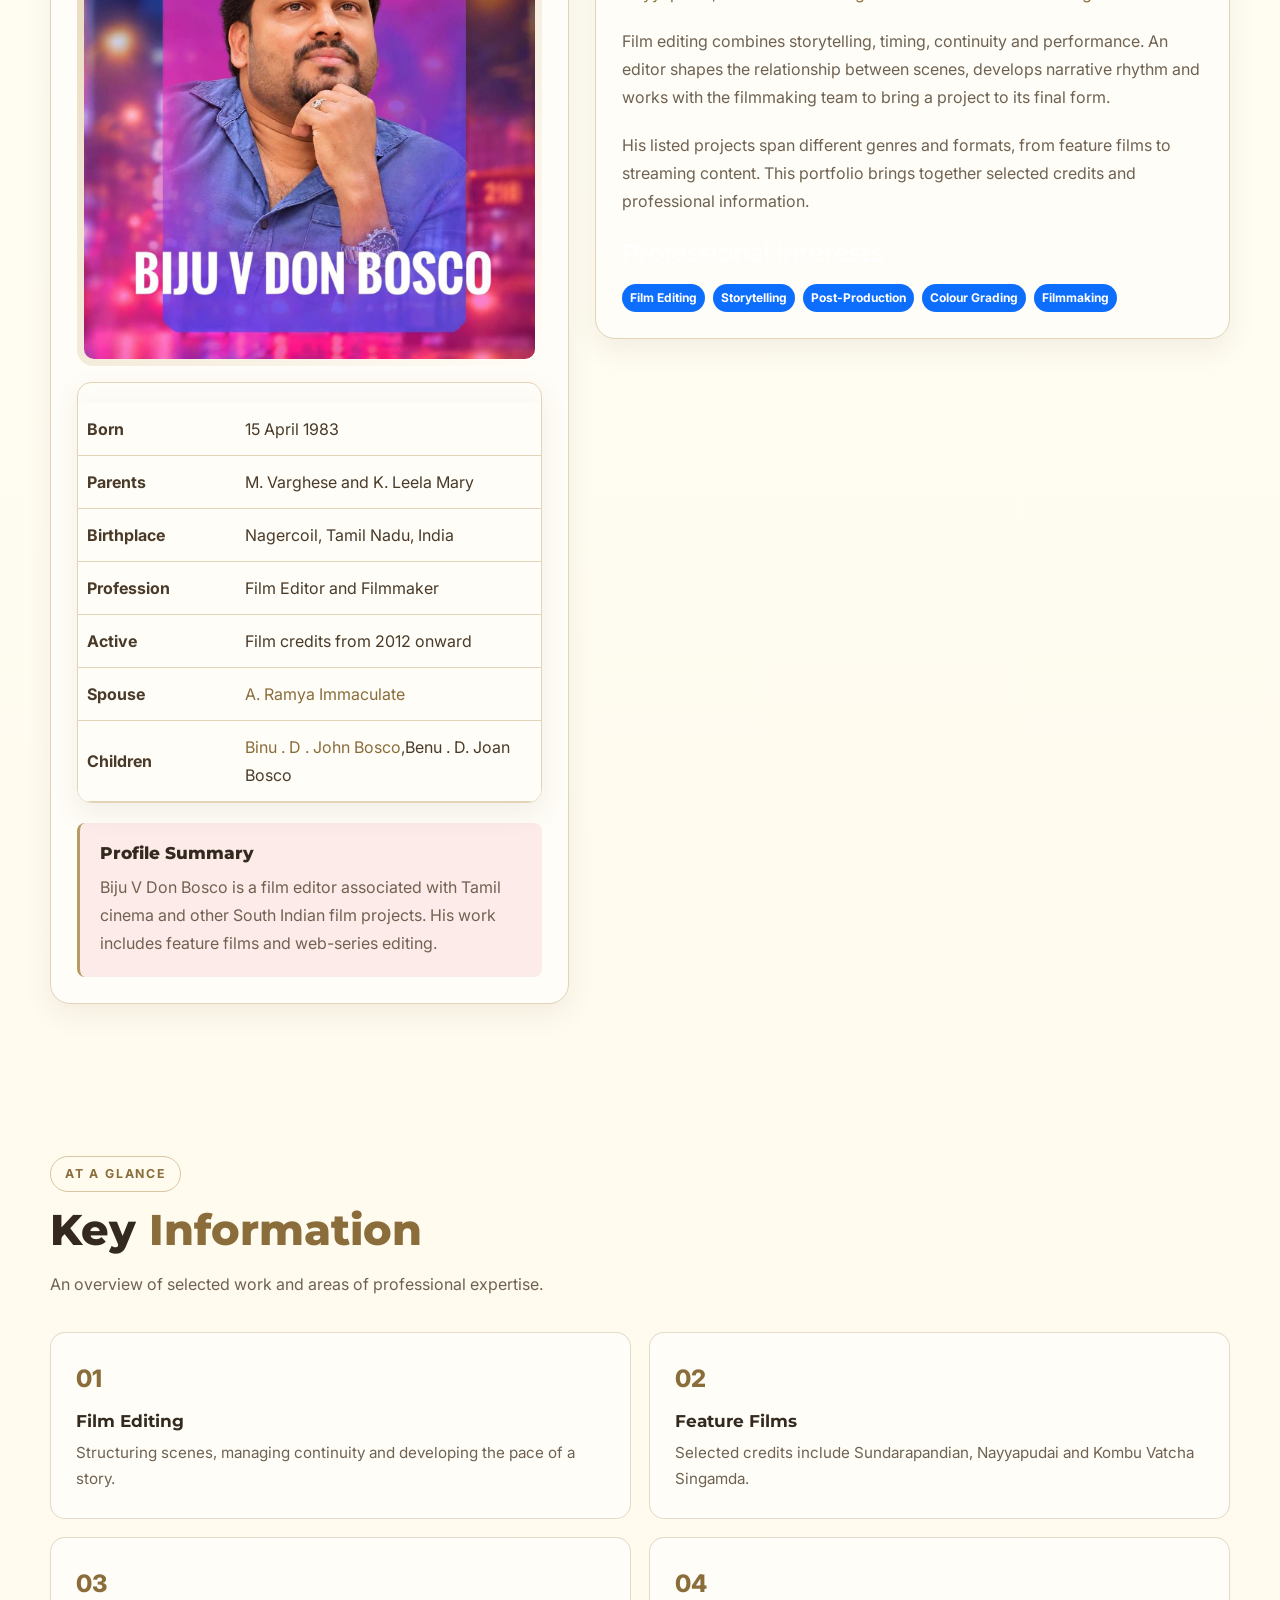
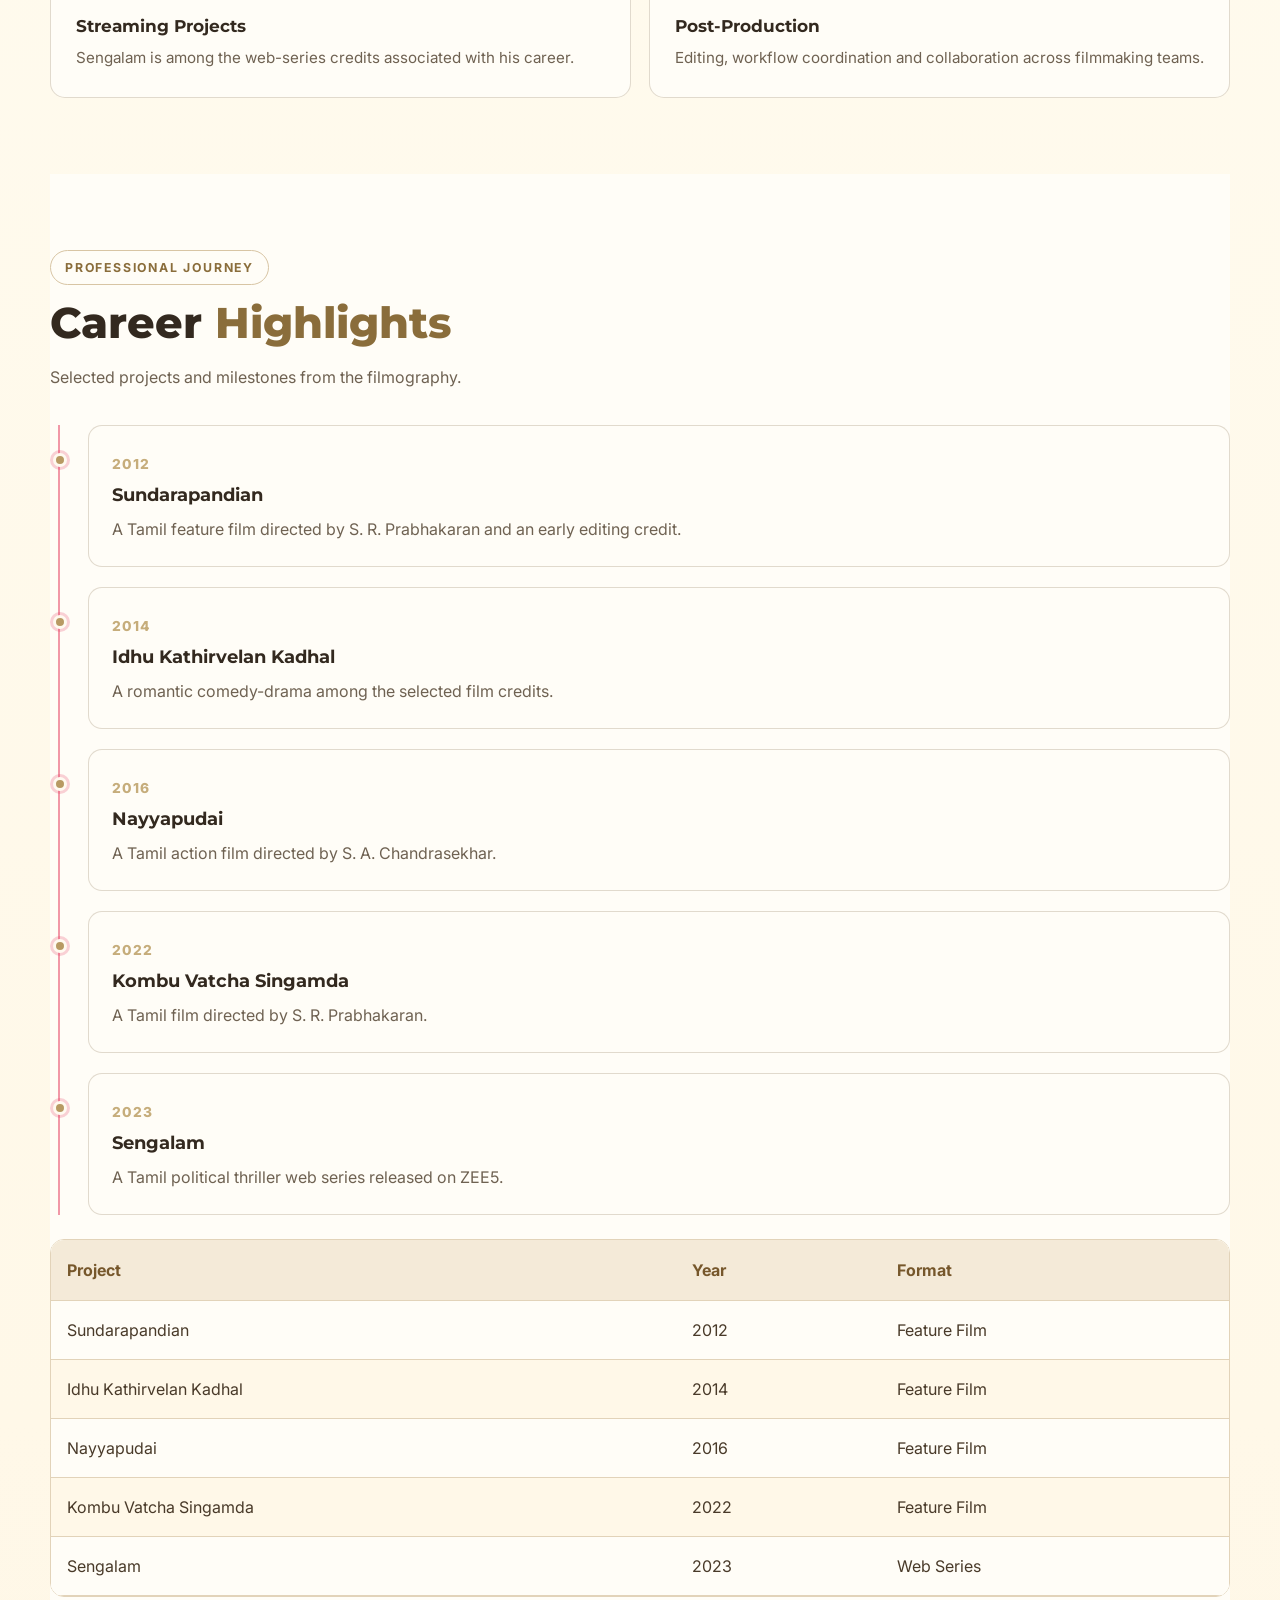
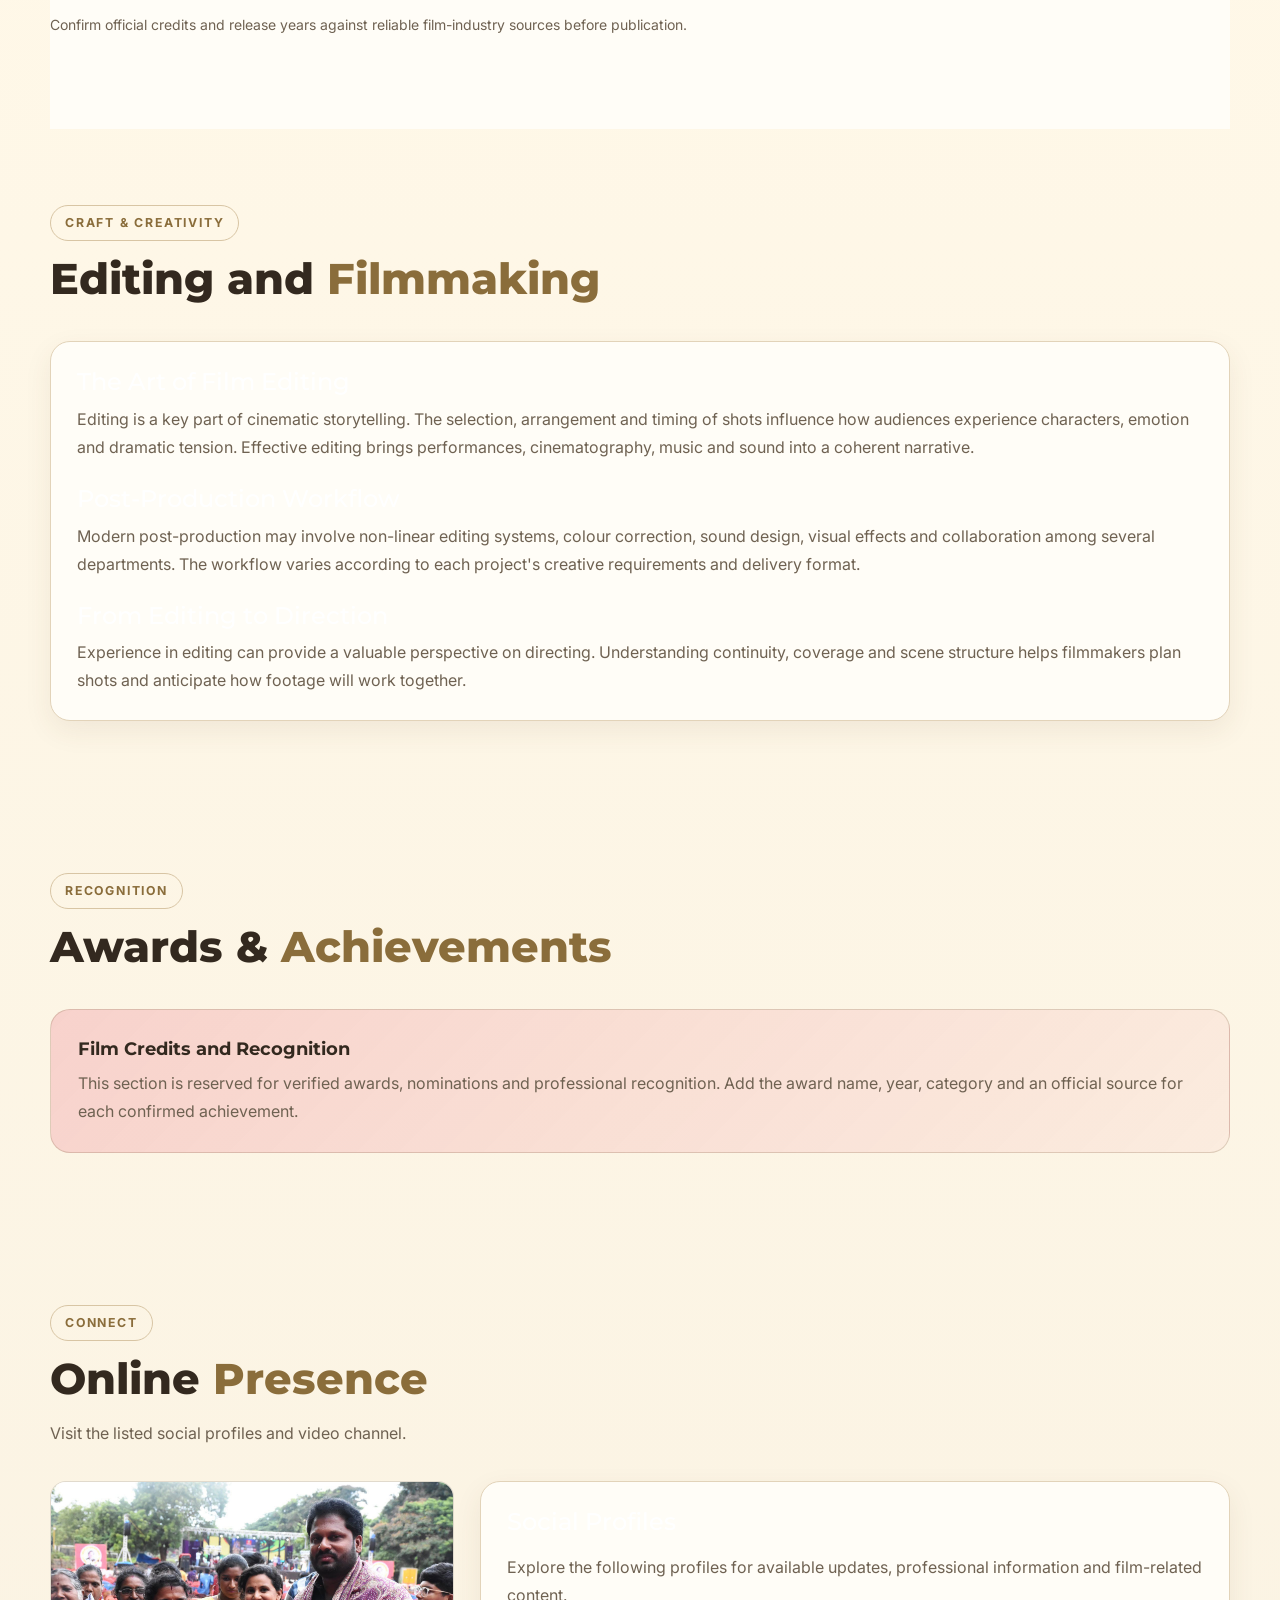
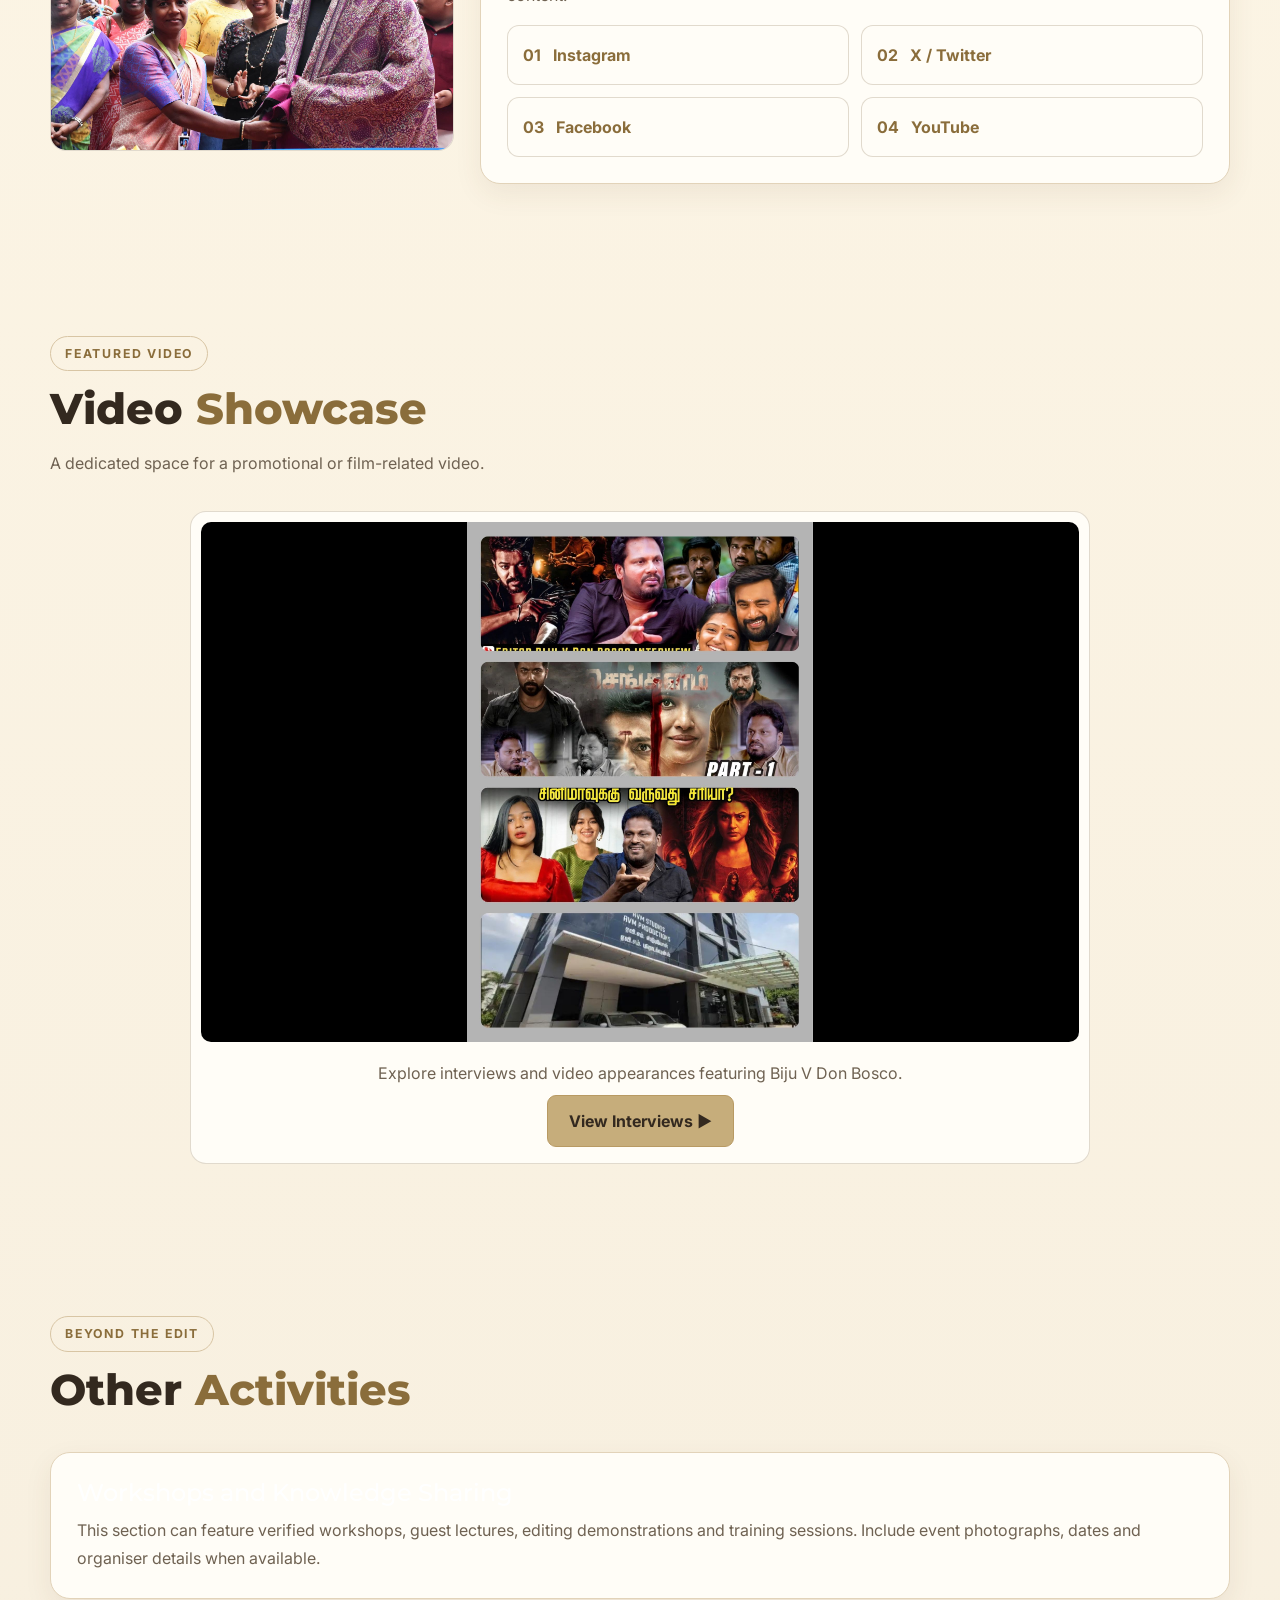
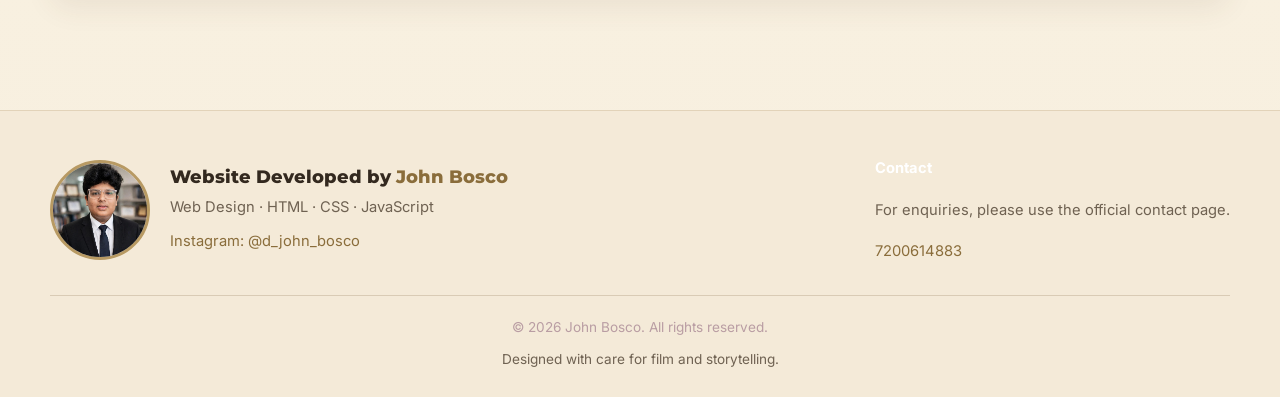
==== commit 332c7484: "Update index.html" ====
--- a/index.html
+++ b/index.html
@@ -885,106 +885,106 @@
       }
     }
   </style>
-
-  <style id="cream-ivory-white-theme">
-    :root{color-scheme:light;--bg:#fffaf0;--surface:#fffdf7;--surface-2:#f4ead8;--panel:#fffdf7;--panel-light:#f4ead8;--blue:#b89a63;--blue-light:#8a6d3b;--green:#c6ad7b;--text:#33291f;--muted:#6f6252;--border:rgba(117,91,54,.22);--cream:#fff8e8;--ivory:#fffff0;--white:#fff}
-    html,body{background:#fffaf0!important;color:#33291f!important}
-    body{background-image:linear-gradient(180deg,#fffff8 0%,#fff8e8 55%,#f7efdf 100%)!important}
-    h1,h2,h3,h4,h5,h6,.section-heading,.footer-title,.site-heading h1,.site-header h1,.hero h2,.hero-content h2{color:#33291f!important}
-    p,li,label,small,.section-description,.section-heading p,.site-heading p,.site-header p,.hero p,.site-footer p,.interview-body p,.social-card p{color:#6f6252!important}
-    a{color:#8a6d3b}a:hover{color:#5e4728}
-    .site-header,.site-heading{background:linear-gradient(135deg,#fffdf7,#f4ead8 75%)!important;border-color:#e2d3b9!important;box-shadow:0 12px 35px rgba(93,70,38,.10)!important}
-    .navbar,.main-navbar,nav{background:rgba(255,253,247,.97)!important;border-color:#e2d3b9!important;box-shadow:0 5px 20px rgba(93,70,38,.10)!important}
-    .navbar-brand,.navbar .nav-link,.main-navbar .nav-link,ul li a{color:#493a29!important}
-    .navbar .nav-link:hover,.navbar .nav-link.active,ul li a:hover{color:#76572b!important;background:#f4ead8!important}
-    .navbar-toggler{border-color:#cdbb9c!important}.navbar-toggler-icon{filter:sepia(1) saturate(.5)}
-    .brand-logo,.navbar-brand img{border-color:#c6ad7b!important}
-    .hero,.contact-panel{background:#f4ead8!important;border-color:#e2d3b9!important}
-    .hero::after{background:linear-gradient(90deg,rgba(255,250,240,.94),rgba(255,250,240,.68),rgba(255,250,240,.84))!important}
-    .hero>img,.hero img{opacity:.22!important}
-    .hero-content p,.hero p,.site-header p{color:#6f6252!important}
-    .card-dark,.interview-card,.social-card,.banner-wrap,.contact-panel,.card,.profile-table,.table-responsive{background:#fffdf7!important;color:#33291f!important;border-color:#e2d3b9!important;box-shadow:0 10px 28px rgba(93,70,38,.08)!important}
-    .portrait-frame{background:linear-gradient(135deg,#e8d9bd,#fffdf7)!important}.portrait-frame img{background:#f4ead8!important}
-    .eyebrow{color:#76572b!important;background:#f7efdf!important;border-color:#d8c5a4!important}
-    .gradient-text,.site-heading h1 span,.banner-overlay h2 span,.section-heading span,.footer-title span,.interview-number{color:#8a6d3b!important;background:none!important;-webkit-text-fill-color:#8a6d3b!important}
-    .btn-primary-custom,.button,.watch-button,.contact-link{background:#c6ad7b!important;color:#33291f!important;border-color:#b89a63!important}
-    .btn-primary-custom:hover,.watch-button:hover,.contact-link:hover{background:#b89a63!important;color:#fff!important}
-    .btn-outline-custom,.social-button{color:#76572b!important;border-color:#c6ad7b!important;background:#fffdf7!important}
-    .btn-outline-custom:hover,.social-button:hover{background:#f4ead8!important;color:#493a29!important}
-    .site-footer,footer{background:#f4ead8!important;color:#493a29!important;border-color:#e2d3b9!important}
-    form{background:#fffdf7!important;color:#33291f!important;border:1px solid #e2d3b9}
-    input,textarea,select{background:#fff!important;color:#33291f!important;border-color:#d8c5a4!important}
-    table th,table td,.table{color:#493a29!important;border-color:#e2d3b9!important;--bs-table-bg:#fffdf7;--bs-table-color:#493a29}
-    .banner-overlay{background:linear-gradient(0deg,rgba(42,31,19,.76),rgba(42,31,19,0) 75%)!important}
-    .banner-overlay h2{color:#fff!important}.video-label{background:rgba(51,41,31,.82)!important}
-    ::selection{background:#e8d9bd;color:#33291f}
-  </style>
-
-
-  <style id="career-highlights-ivory-fix">
-    /* Career Highlights table: keep every row in the cream / ivory / white palette */
-    .career-table,
-    .career-table.table,
-    .career-table tbody,
-    .career-table tr,
-    .career-table td {
-      background-color: #fffdf7 !important;
-      color: #493a29 !important;
-      --bs-table-bg: #fffdf7;
-      --bs-table-color: #493a29;
-      --bs-table-striped-bg: #f7efdf;
-      --bs-table-striped-color: #493a29;
-      --bs-table-hover-bg: #f4ead8;
-      --bs-table-hover-color: #33291f;
-      border-color: #e2d3b9 !important;
-    }
-    .career-table thead th,
-    .career-table th {
-      background: #f4ead8 !important;
-      color: #76572b !important;
-      border-color: #e2d3b9 !important;
-    }
-    .career-table tbody tr:nth-child(even) td {
-      background-color: #fff8e8 !important;
-    }
-    .career-table tbody tr:hover td {
-      background-color: #f4ead8 !important;
-      color: #33291f !important;
-    }
-    .table-responsive:has(.career-table) {
-      background: #fffdf7 !important;
-      border-color: #e2d3b9 !important;
-    }
-  
-    /* Strong final override for the Career Highlights section */
-    #career,
-    #career .table-responsive,
-    #career table,
-    #career table.table,
-    #career table thead,
-    #career table tbody,
-    #career table tr,
-    #career table th,
-    #career table td {
-      background-color: #fffdf7 !important;
-      background-image: none !important;
-      color: #493a29 !important;
-      border-color: #e2d3b9 !important;
-      box-shadow: none !important;
-    }
-    #career table thead th {
-      background-color: #f4ead8 !important;
-      color: #76572b !important;
-    }
-    #career table tbody tr:nth-child(even) td {
-      background-color: #fff8e8 !important;
-    }
-    #career table tbody tr:hover td {
-      background-color: #f4ead8 !important;
-      color: #33291f !important;
-    }
-</style>
-
+
+  <style id="cream-ivory-white-theme">
+    :root{color-scheme:light;--bg:#fffaf0;--surface:#fffdf7;--surface-2:#f4ead8;--panel:#fffdf7;--panel-light:#f4ead8;--blue:#b89a63;--blue-light:#8a6d3b;--green:#c6ad7b;--text:#33291f;--muted:#6f6252;--border:rgba(117,91,54,.22);--cream:#fff8e8;--ivory:#fffff0;--white:#fff}
+    html,body{background:#fffaf0!important;color:#33291f!important}
+    body{background-image:linear-gradient(180deg,#fffff8 0%,#fff8e8 55%,#f7efdf 100%)!important}
+    h1,h2,h3,h4,h5,h6,.section-heading,.footer-title,.site-heading h1,.site-header h1,.hero h2,.hero-content h2{color:#33291f!important}
+    p,li,label,small,.section-description,.section-heading p,.site-heading p,.site-header p,.hero p,.site-footer p,.interview-body p,.social-card p{color:#6f6252!important}
+    a{color:#8a6d3b}a:hover{color:#5e4728}
+    .site-header,.site-heading{background:linear-gradient(135deg,#fffdf7,#f4ead8 75%)!important;border-color:#e2d3b9!important;box-shadow:0 12px 35px rgba(93,70,38,.10)!important}
+    .navbar,.main-navbar,nav{background:rgba(255,253,247,.97)!important;border-color:#e2d3b9!important;box-shadow:0 5px 20px rgba(93,70,38,.10)!important}
+    .navbar-brand,.navbar .nav-link,.main-navbar .nav-link,ul li a{color:#493a29!important}
+    .navbar .nav-link:hover,.navbar .nav-link.active,ul li a:hover{color:#76572b!important;background:#f4ead8!important}
+    .navbar-toggler{border-color:#cdbb9c!important}.navbar-toggler-icon{filter:sepia(1) saturate(.5)}
+    .brand-logo,.navbar-brand img{border-color:#c6ad7b!important}
+    .hero,.contact-panel{background:#f4ead8!important;border-color:#e2d3b9!important}
+    .hero::after{background:linear-gradient(90deg,rgba(255,250,240,.94),rgba(255,250,240,.68),rgba(255,250,240,.84))!important}
+    .hero>img,.hero img{opacity:.22!important}
+    .hero-content p,.hero p,.site-header p{color:#6f6252!important}
+    .card-dark,.interview-card,.social-card,.banner-wrap,.contact-panel,.card,.profile-table,.table-responsive{background:#fffdf7!important;color:#33291f!important;border-color:#e2d3b9!important;box-shadow:0 10px 28px rgba(93,70,38,.08)!important}
+    .portrait-frame{background:linear-gradient(135deg,#e8d9bd,#fffdf7)!important}.portrait-frame img{background:#f4ead8!important}
+    .eyebrow{color:#76572b!important;background:#f7efdf!important;border-color:#d8c5a4!important}
+    .gradient-text,.site-heading h1 span,.banner-overlay h2 span,.section-heading span,.footer-title span,.interview-number{color:#8a6d3b!important;background:none!important;-webkit-text-fill-color:#8a6d3b!important}
+    .btn-primary-custom,.button,.watch-button,.contact-link{background:#c6ad7b!important;color:#33291f!important;border-color:#b89a63!important}
+    .btn-primary-custom:hover,.watch-button:hover,.contact-link:hover{background:#b89a63!important;color:#fff!important}
+    .btn-outline-custom,.social-button{color:#76572b!important;border-color:#c6ad7b!important;background:#fffdf7!important}
+    .btn-outline-custom:hover,.social-button:hover{background:#f4ead8!important;color:#493a29!important}
+    .site-footer,footer{background:#f4ead8!important;color:#493a29!important;border-color:#e2d3b9!important}
+    form{background:#fffdf7!important;color:#33291f!important;border:1px solid #e2d3b9}
+    input,textarea,select{background:#fff!important;color:#33291f!important;border-color:#d8c5a4!important}
+    table th,table td,.table{color:#493a29!important;border-color:#e2d3b9!important;--bs-table-bg:#fffdf7;--bs-table-color:#493a29}
+    .banner-overlay{background:linear-gradient(0deg,rgba(42,31,19,.76),rgba(42,31,19,0) 75%)!important}
+    .banner-overlay h2{color:#fff!important}.video-label{background:rgba(51,41,31,.82)!important}
+    ::selection{background:#e8d9bd;color:#33291f}
+  </style>
+
+
+  <style id="career-highlights-ivory-fix">
+    /* Career Highlights table: keep every row in the cream / ivory / white palette */
+    .career-table,
+    .career-table.table,
+    .career-table tbody,
+    .career-table tr,
+    .career-table td {
+      background-color: #fffdf7 !important;
+      color: #493a29 !important;
+      --bs-table-bg: #fffdf7;
+      --bs-table-color: #493a29;
+      --bs-table-striped-bg: #f7efdf;
+      --bs-table-striped-color: #493a29;
+      --bs-table-hover-bg: #f4ead8;
+      --bs-table-hover-color: #33291f;
+      border-color: #e2d3b9 !important;
+    }
+    .career-table thead th,
+    .career-table th {
+      background: #f4ead8 !important;
+      color: #76572b !important;
+      border-color: #e2d3b9 !important;
+    }
+    .career-table tbody tr:nth-child(even) td {
+      background-color: #fff8e8 !important;
+    }
+    .career-table tbody tr:hover td {
+      background-color: #f4ead8 !important;
+      color: #33291f !important;
+    }
+    .table-responsive:has(.career-table) {
+      background: #fffdf7 !important;
+      border-color: #e2d3b9 !important;
+    }
+  
+    /* Strong final override for the Career Highlights section */
+    #career,
+    #career .table-responsive,
+    #career table,
+    #career table.table,
+    #career table thead,
+    #career table tbody,
+    #career table tr,
+    #career table th,
+    #career table td {
+      background-color: #fffdf7 !important;
+      background-image: none !important;
+      color: #493a29 !important;
+      border-color: #e2d3b9 !important;
+      box-shadow: none !important;
+    }
+    #career table thead th {
+      background-color: #f4ead8 !important;
+      color: #76572b !important;
+    }
+    #career table tbody tr:nth-child(even) td {
+      background-color: #fff8e8 !important;
+    }
+    #career table tbody tr:hover td {
+      background-color: #f4ead8 !important;
+      color: #33291f !important;
+    }
+</style>
+
 </head>
 
 <body>
@@ -1079,20 +1079,20 @@
             <table class="table table-striped profile-table">
               <tbody>
                 <tr><td>Born</td><td>15 April 1983</td></tr>
-                <tr><td>Parents</td><td>M. Varghese and K. Leelamary</td></tr>
+                <tr><td>Parents</td><td>M. Varghese and K. Leela Mary</td></tr>
                 <tr><td>Birthplace</td><td>Nagercoil, Tamil Nadu, India</td></tr>
                 <tr><td>Profession</td><td>Film Editor and Filmmaker</td></tr>
                 <tr><td>Active</td><td>Film credits from 2012 onward</td></tr>
                 <tr>
                   <td>Spouse</td>
                   <td><a href="https://www.instagram.com/ramyaimmaculate1983/"
-                    target="_blank" rel="noopener noreferrer">Ramya Immaculate</a></td>
+                    target="_blank" rel="noopener noreferrer">A. Ramya Immaculate</a></td>
                 </tr>
                 <tr>
                   <td>Children</td>
                   <td>
                     <a href="https://www.instagram.com/d_john_bosco/"
-                      target="_blank" rel="noopener noreferrer">John Bosco</a>,
+                      target="_blank" rel="noopener noreferrer">Binu . D . John Bosco</a>,Benu . D. 
                     Joan Bosco
                   </td>
                 </tr>
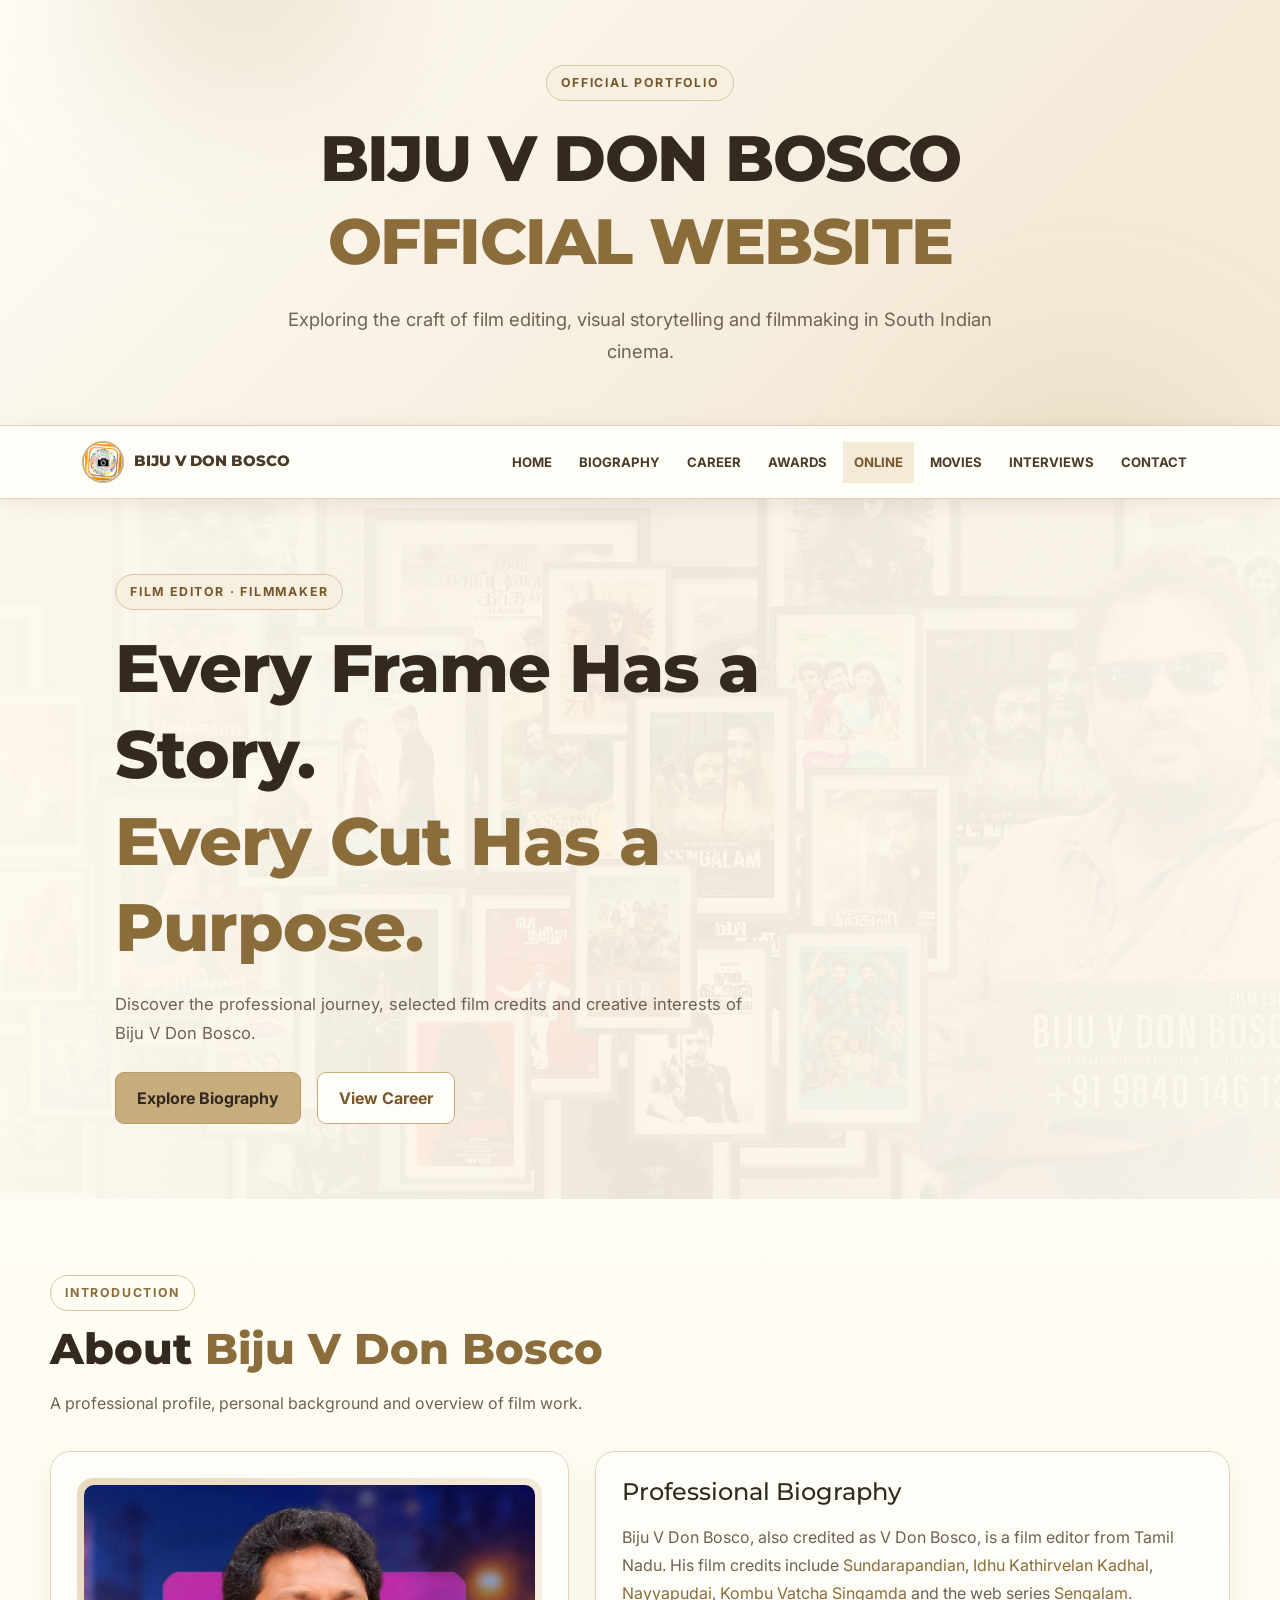
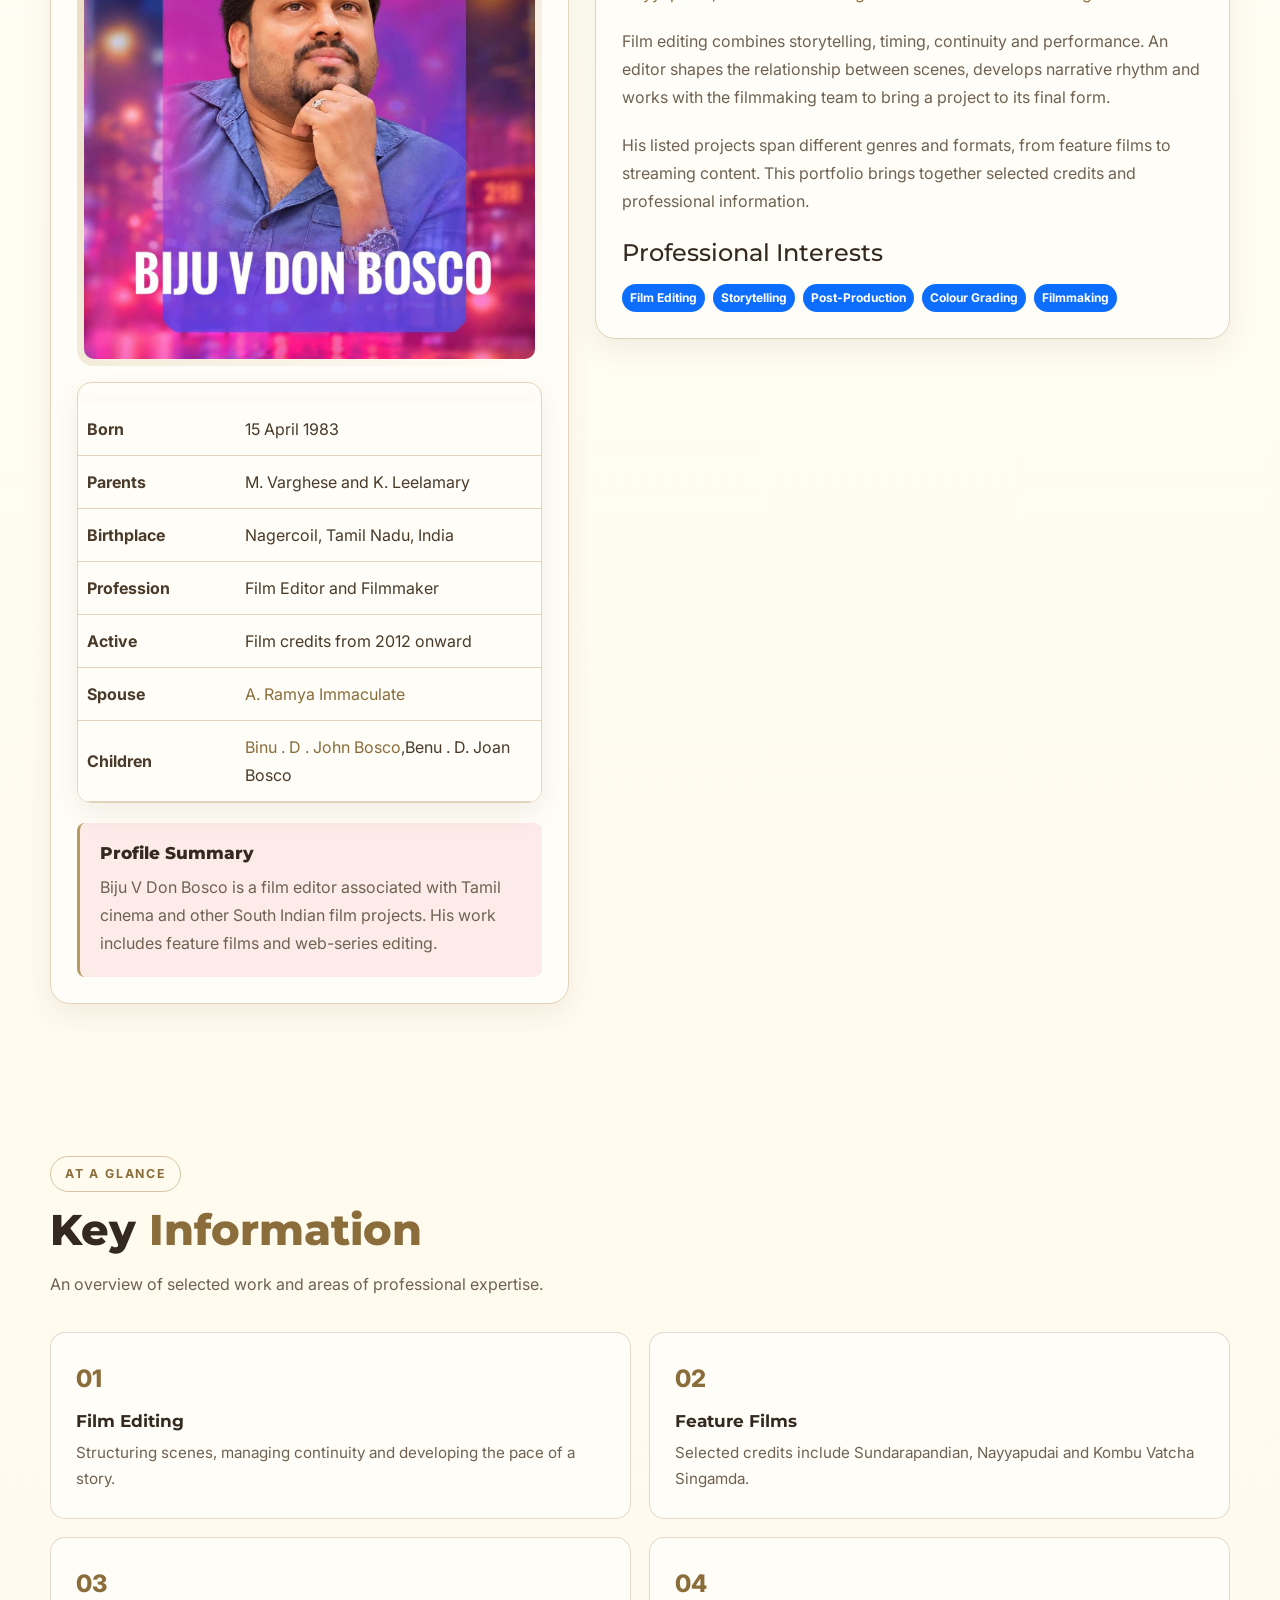
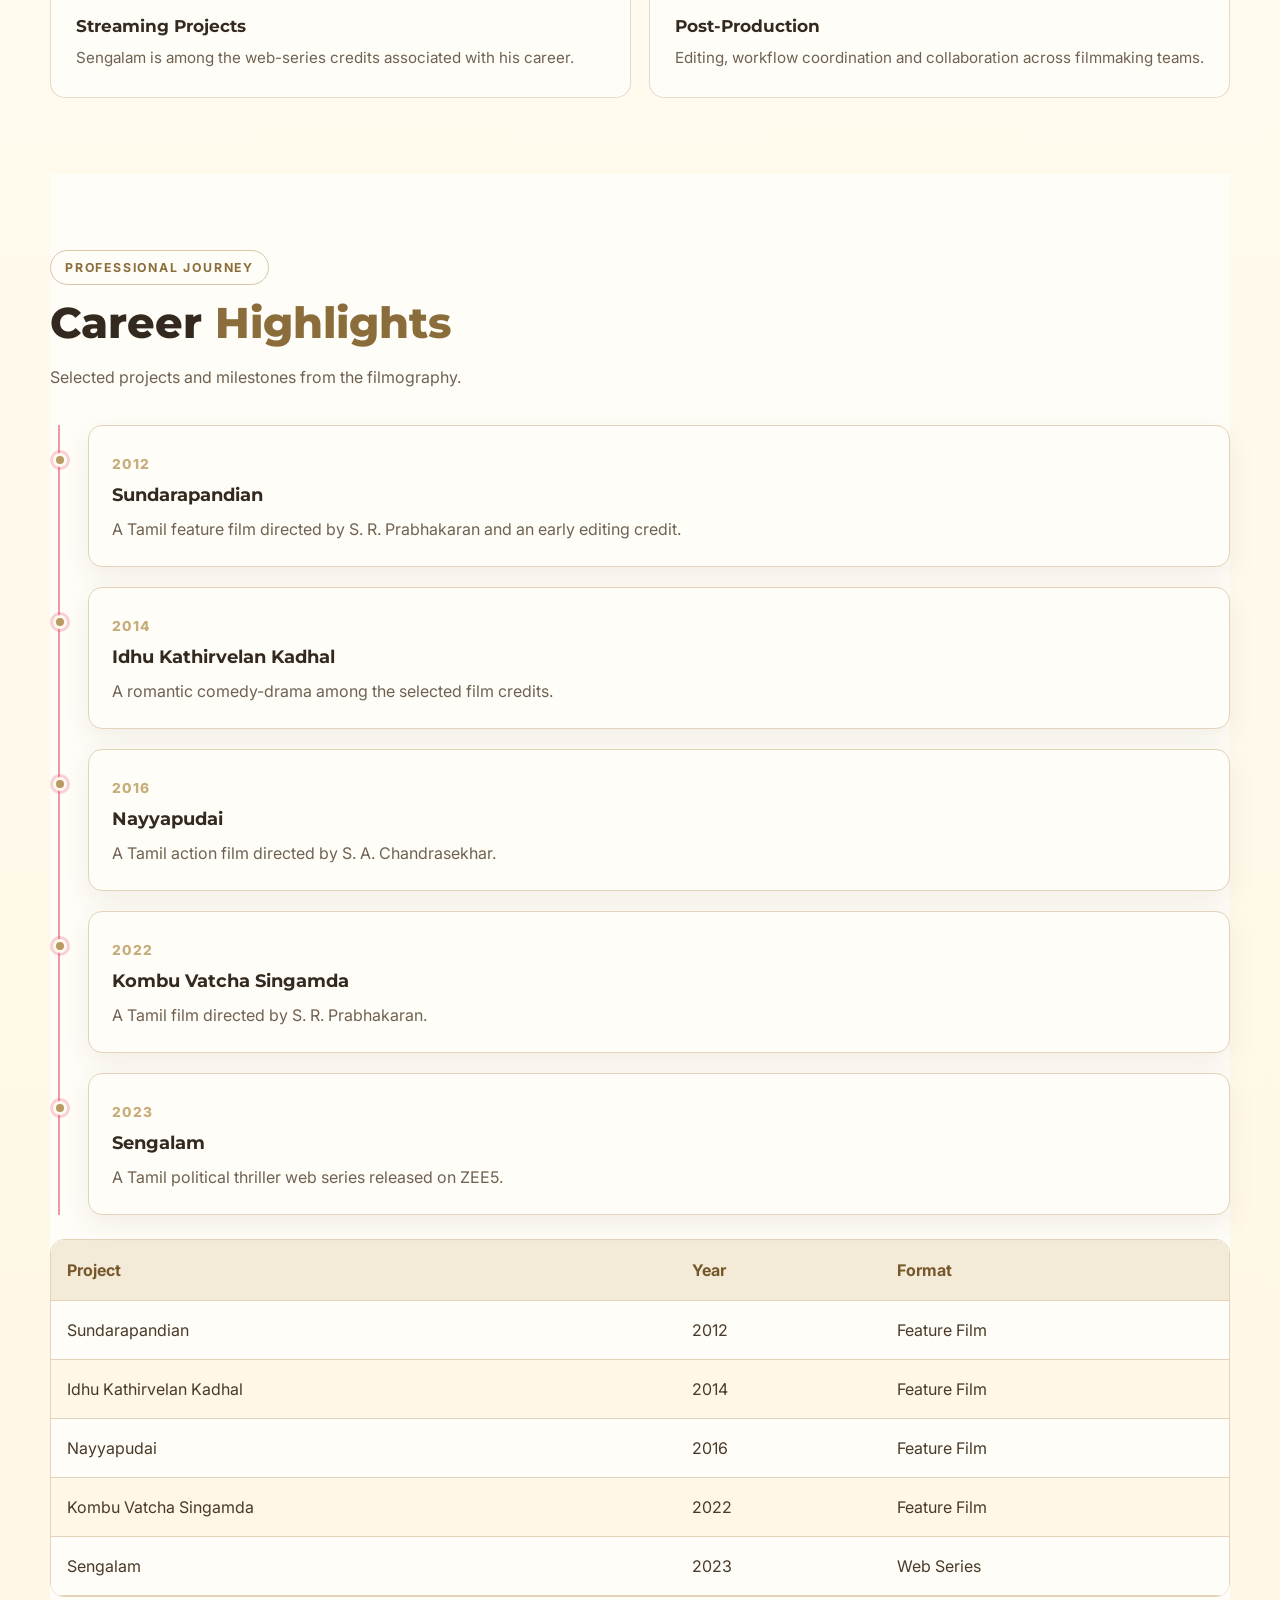
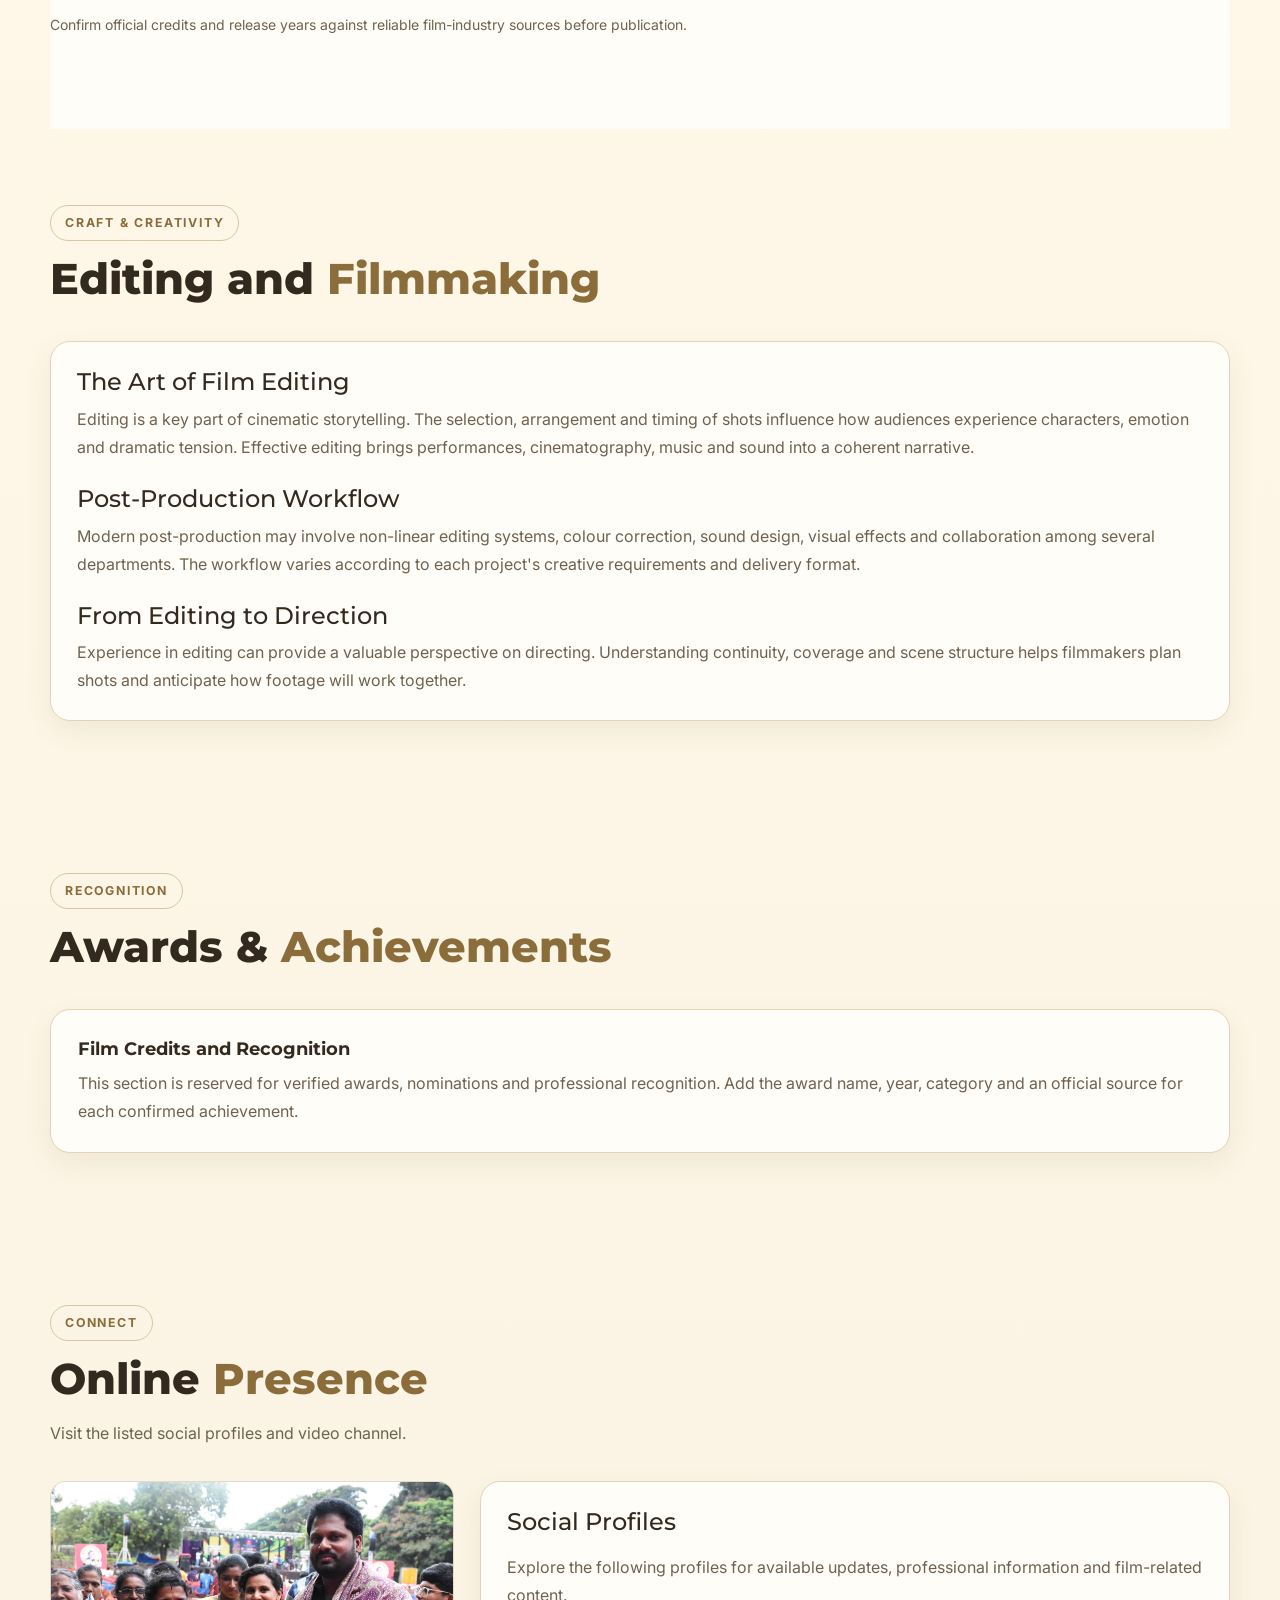
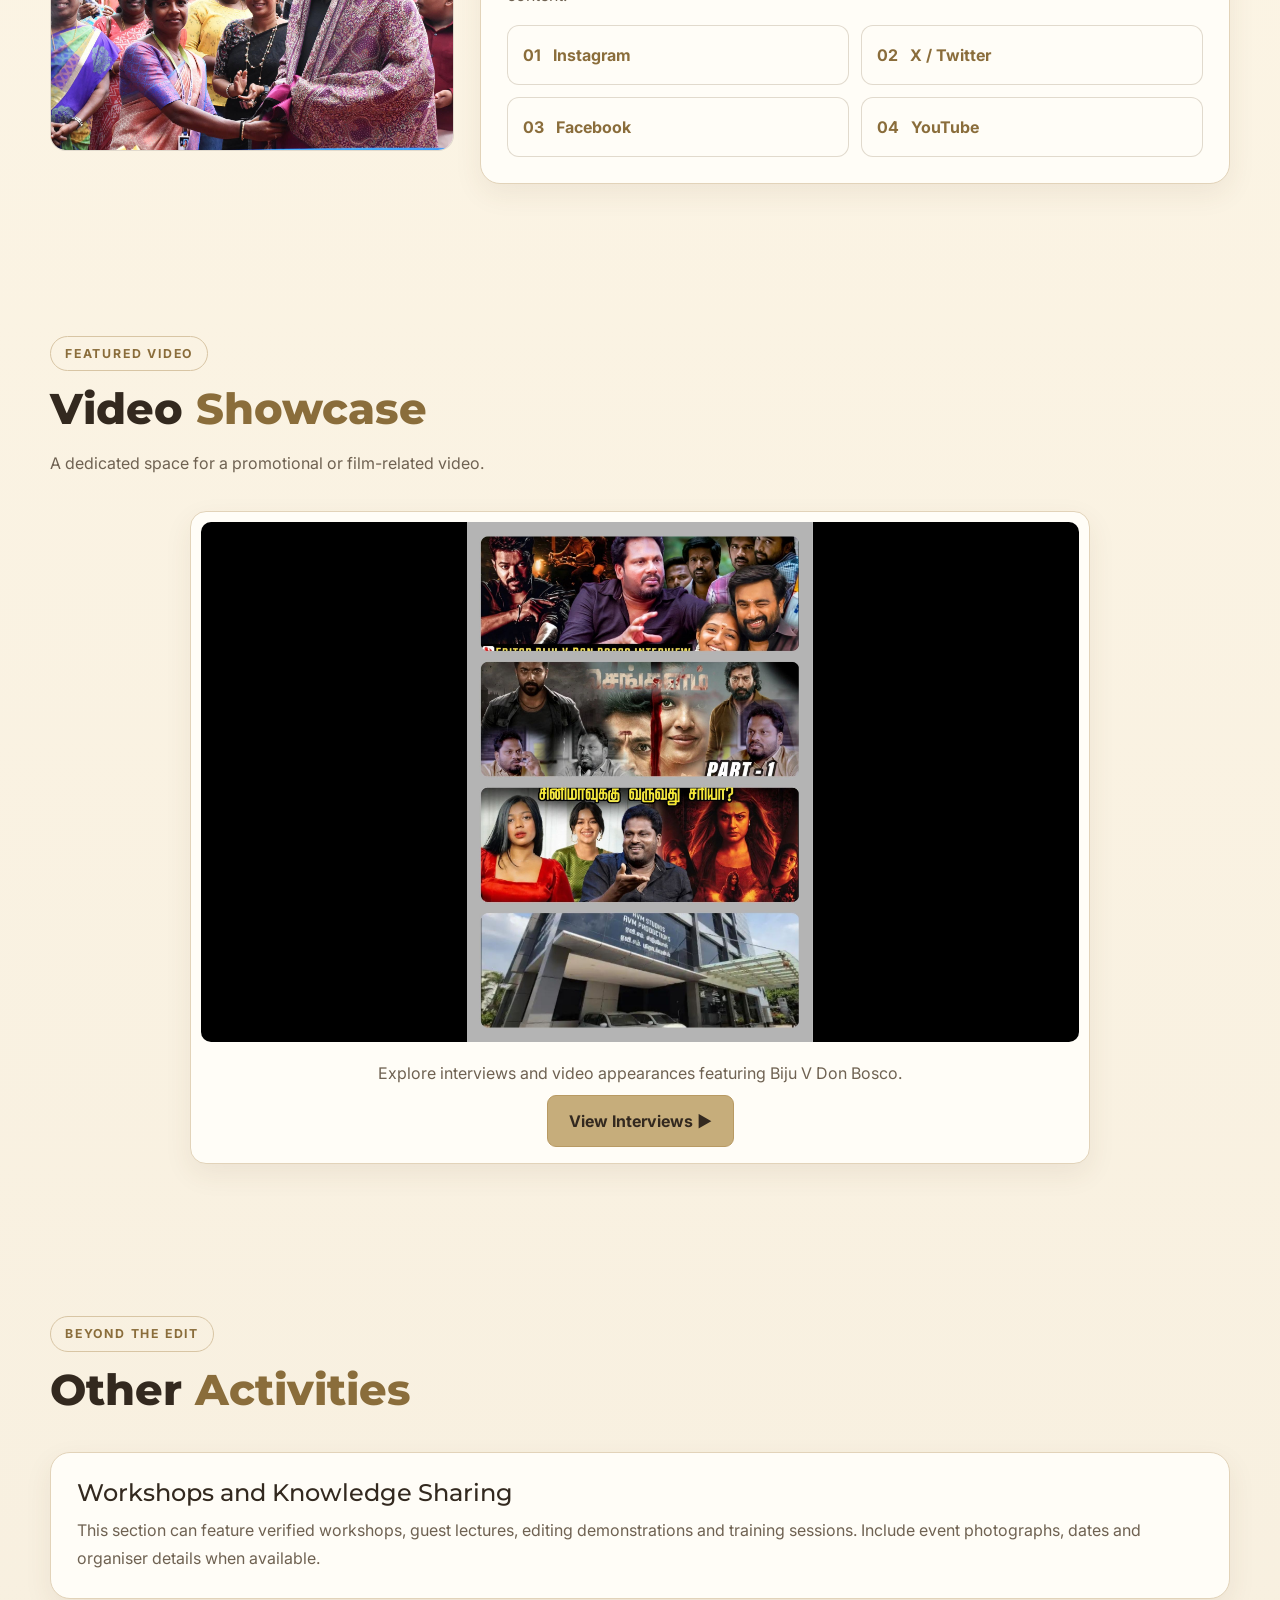
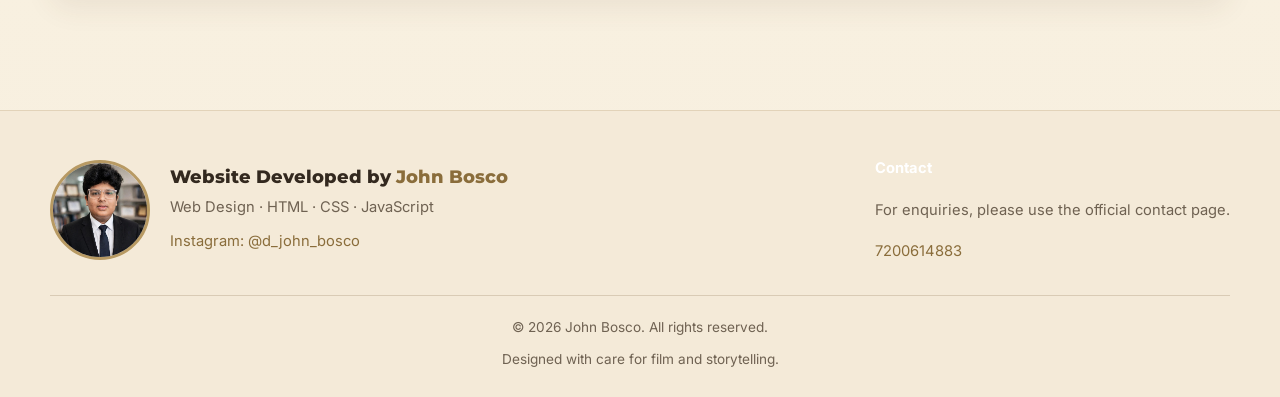
==== commit f46080da: "Unify cream ivory theme and correct index.html details" ====
--- a/index.html
+++ b/index.html
@@ -985,6 +985,61 @@
     }
 </style>
 
+
+  <style id="site-theme-final-fix">
+    :root {
+      color-scheme: light;
+      --bg: #fffaf0;
+      --surface: #fffdf7;
+      --surface-2: #f4ead8;
+      --panel: #fffdf7;
+      --panel-light: #f4ead8;
+      --blue: #b89a63;
+      --blue-light: #8a6d3b;
+      --green: #c6ad7b;
+      --text: #33291f;
+      --muted: #6f6252;
+      --border: rgba(117,91,54,.22);
+      --cream: #fff8e8;
+      --ivory: #fffff0;
+      --white: #fff;
+    }
+    html, body { background: #fffaf0 !important; color: #33291f !important; }
+    body { background-image: linear-gradient(180deg,#fffff8 0%,#fff8e8 55%,#f7efdf 100%) !important; }
+    h1,h2,h3,h4,h5,h6,.section-heading,.footer-title,.site-heading h1,.site-header h1,.hero h2,.hero-content h2 { color:#33291f !important; }
+    p,li,label,small,.section-description,.section-heading p,.site-heading p,.site-header p,.hero p,.site-footer p,.interview-body p,.social-card p { color:#6f6252 !important; }
+    .site-header,.site-heading { background:linear-gradient(135deg,#fffdf7,#f4ead8 75%) !important; border-color:#e2d3b9 !important; }
+    .navbar,.main-navbar,nav { background:rgba(255,253,247,.98) !important; border-color:#e2d3b9 !important; }
+    .navbar-brand,.navbar .nav-link,.main-navbar .nav-link { color:#493a29 !important; }
+    .navbar .nav-link:hover,.navbar .nav-link.active { color:#76572b !important; background:#f4ead8 !important; }
+    .hero,.contact-panel { background:#f4ead8 !important; border-color:#e2d3b9 !important; }
+    .card-dark,.interview-card,.social-card,.banner-wrap,.contact-panel,.card,.profile-table,.table-responsive,.movie-card,.movie-summary,.award-card,.timeline-item,.video-frame { background:#fffdf7 !important; color:#33291f !important; border-color:#e2d3b9 !important; box-shadow:0 10px 28px rgba(93,70,38,.08) !important; }
+    .movie-info,.interview-body { background:#fffdf7 !important; color:#33291f !important; }
+    .movie-info h3,.movie-info p,.movie-info strong,.interview-body h3,.card-dark h3,.social-card h3 { color:#33291f !important; }
+    .movie-info .movie-description,.interview-body p { color:#6f6252 !important; }
+    .poster-wrap { background:#f4ead8 !important; }
+    .movie-status.upcoming { background:#e8c77d !important; color:#33291f !important; }
+    .movie-status.released { background:#c6ad7b !important; color:#33291f !important; }
+    .career-table,.career-table tbody,.career-table tr,.career-table td { --bs-table-bg:#fffdf7 !important; --bs-table-color:#493a29 !important; color:#493a29 !important; background-color:#fffdf7 !important; border-color:#e2d3b9 !important; }
+    .career-table th { background:#f4ead8 !important; color:#76572b !important; }
+    .career-table tbody tr:nth-child(even) td { background:#fff8e8 !important; }
+    .career-table tbody tr:hover td { background:#f4ead8 !important; color:#33291f !important; }
+    .gradient-text,.site-heading h1 span,.banner-overlay h2 span,.section-heading span,.footer-title span,.interview-number { color:#8a6d3b !important; background:none !important; -webkit-text-fill-color:#8a6d3b !important; }
+    .eyebrow { color:#76572b !important; background:#f7efdf !important; border-color:#d8c5a4 !important; }
+    .btn-primary-custom,.button,.watch-button,.contact-link,.social-button:hover { background:#c6ad7b !important; color:#33291f !important; border-color:#b89a63 !important; }
+    .btn-outline-custom,.social-button { color:#76572b !important; border-color:#c6ad7b !important; background:#fffdf7 !important; }
+    .site-footer,.developer-footer,footer { background:#f4ead8 !important; color:#493a29 !important; border-color:#e2d3b9 !important; }
+    .footer-bottom,.copyright { color:#6f6252 !important; }
+    input,textarea,select { background:#fff !important; color:#33291f !important; border-color:#d8c5a4 !important; }
+    table th,table td,.table { color:#493a29 !important; border-color:#e2d3b9 !important; --bs-table-bg:#fffdf7; --bs-table-color:#493a29; }
+    .banner-overlay { background:linear-gradient(0deg,rgba(42,31,19,.76),rgba(42,31,19,0) 75%) !important; }
+    .banner-overlay h2 { color:#fff !important; }
+    .video-label { background:rgba(51,41,31,.82) !important; }
+    a { color:#8a6d3b; }
+    a:hover { color:#5e4728; }
+    ::selection { background:#e8d9bd; color:#33291f; }
+  </style>
+
 </head>
 
 <body>
@@ -1079,7 +1134,7 @@
             <table class="table table-striped profile-table">
               <tbody>
                 <tr><td>Born</td><td>15 April 1983</td></tr>
-                <tr><td>Parents</td><td>M. Varghese and K. Leela Mary</td></tr>
+                <tr><td>Parents</td><td>M. Varghese and K. Leelamary</td></tr>
                 <tr><td>Birthplace</td><td>Nagercoil, Tamil Nadu, India</td></tr>
                 <tr><td>Profession</td><td>Film Editor and Filmmaker</td></tr>
                 <tr><td>Active</td><td>Film credits from 2012 onward</td></tr>
